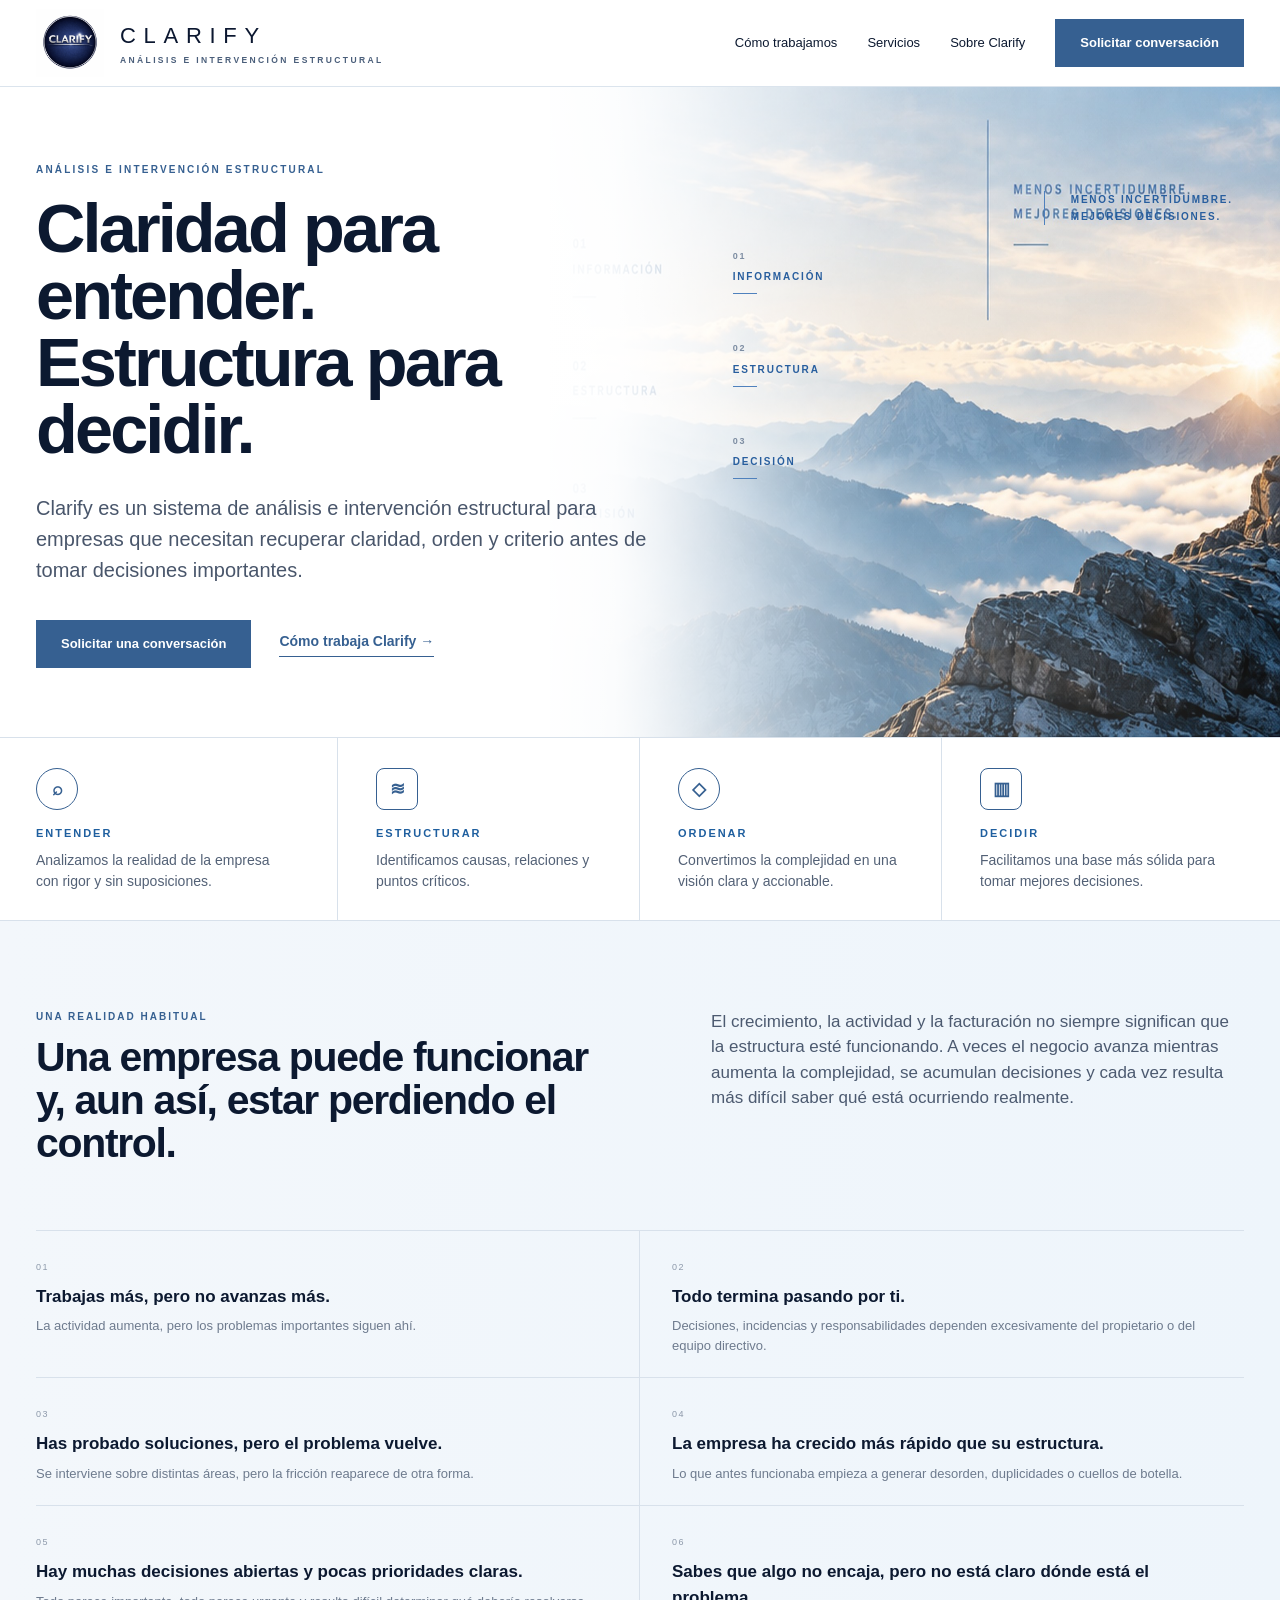
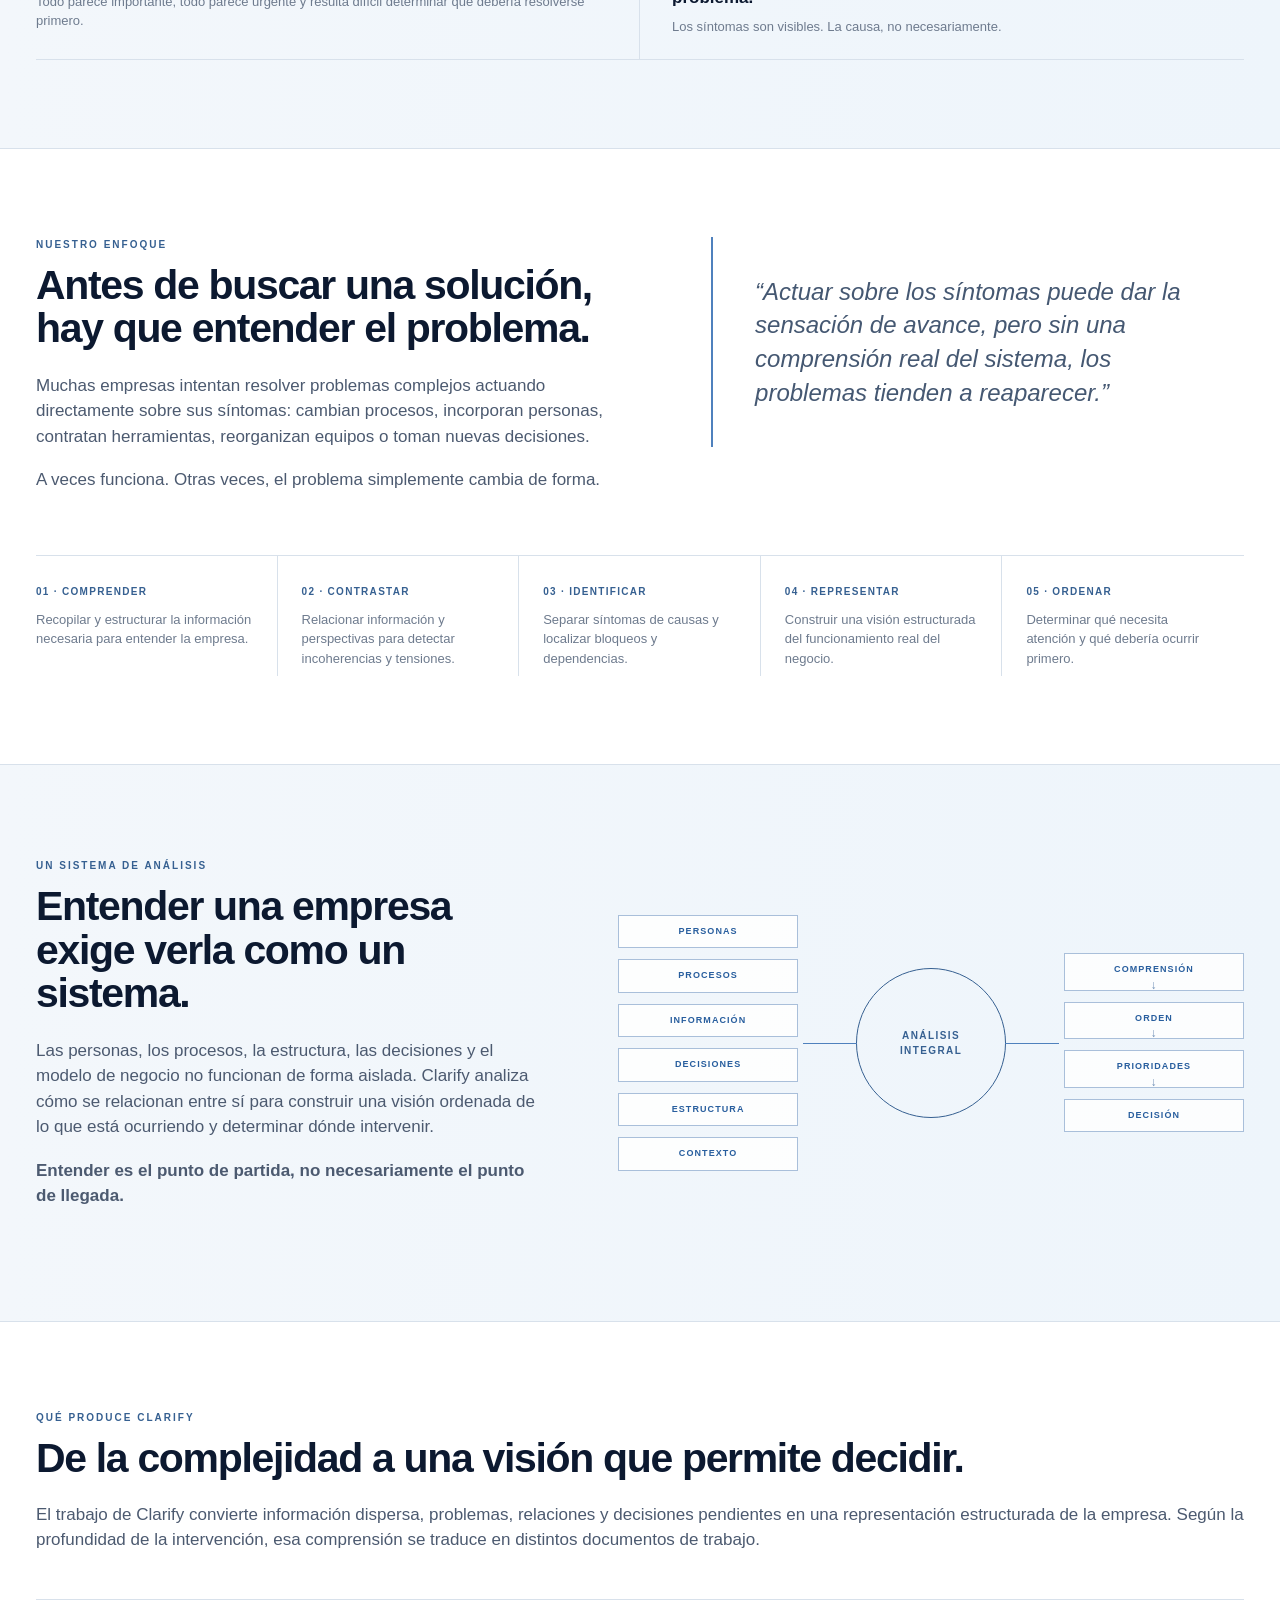
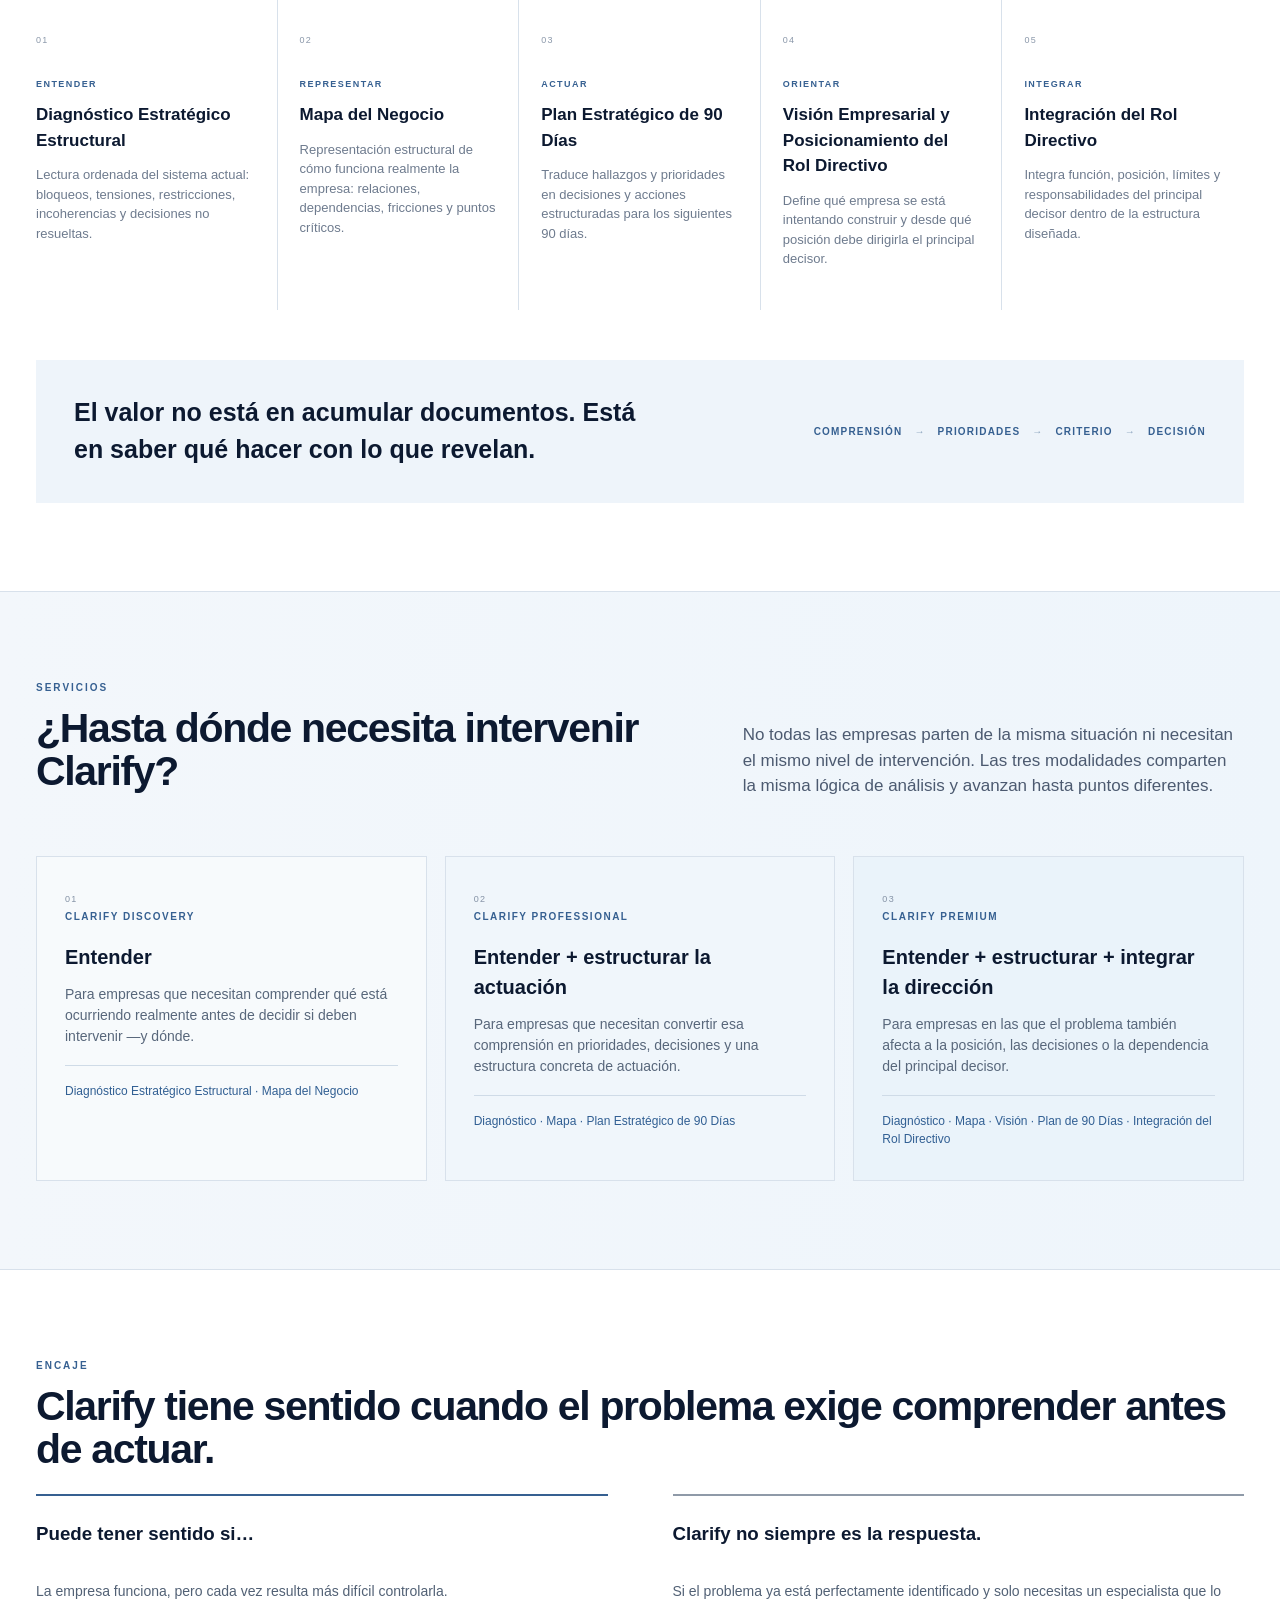
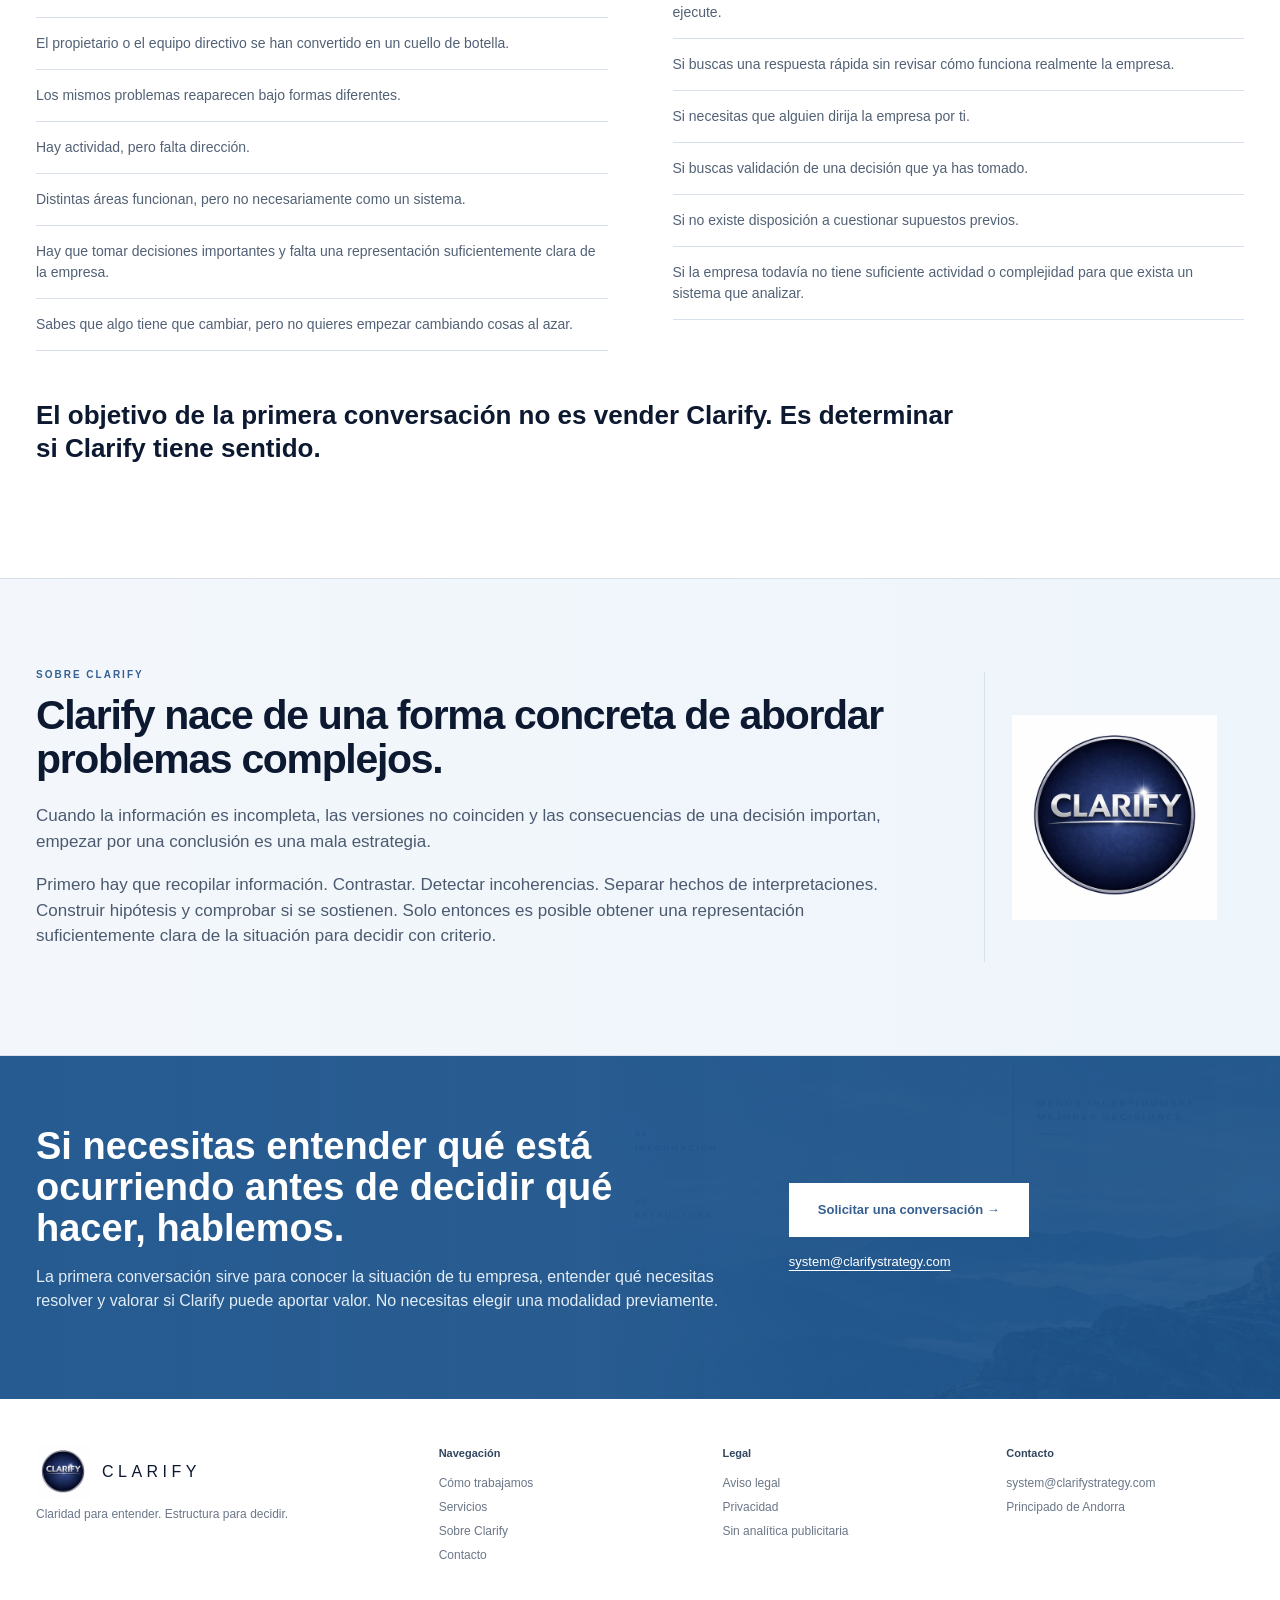
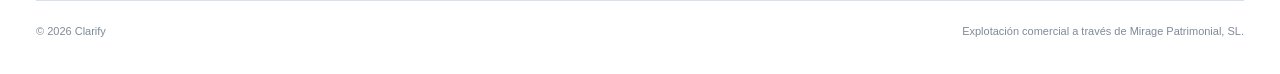
==== index.html @ f01218ba "Add files via upload" ====
<!doctype html>
<html lang="es">
<head>
<meta charset="utf-8">
<meta name="viewport" content="width=device-width,initial-scale=1">
<title>Clarify | Claridad para entender. Estructura para decidir.</title>
<meta name="description" content="Clarify analiza empresas como sistemas para comprender qué está ocurriendo, ordenar prioridades y estructurar decisiones antes de actuar.">
<link rel="canonical" href="https://www.clarifystrategy.com/">
<meta property="og:title" content="Clarify | Claridad para entender. Estructura para decidir.">
<meta property="og:description" content="Análisis e intervención estructural para empresas que necesitan recuperar claridad, orden y criterio antes de tomar decisiones importantes.">
<meta property="og:type" content="website">
<meta property="og:url" content="https://www.clarifystrategy.com/">
<meta name="theme-color" content="#366091">
<link rel="icon" href="assets/favicon.png">
<link rel="stylesheet" href="assets/styles.css">
<script type="application/ld+json">
{"@context":"https://schema.org","@type":"ProfessionalService","name":"Clarify","url":"https://www.clarifystrategy.com/","email":"system@clarifystrategy.com","areaServed":["AD","ES","US"],"description":"Análisis e intervención estructural empresarial orientados a comprender, ordenar y estructurar decisiones."}
</script>
</head>
<body>

<header class="site-header">
  <div class="wrap header-inner">
    <a class="brand" href="#inicio" aria-label="Clarify">
      <img class="brand-logo" src="assets/clarify-logo.png" alt="Clarify">
      <span class="brand-word"><strong>CLARIFY</strong><small>ANÁLISIS E INTERVENCIÓN ESTRUCTURAL</small></span>
    </a>
    <nav class="nav" aria-label="Navegación principal">
      <a href="#como">Cómo trabajamos</a>
      <a href="#servicios">Servicios</a>
      <a href="#sobre">Sobre Clarify</a>
      <a class="cta" href="#contacto">Solicitar conversación</a>
      <span class="mobile-nav-note">CLARIFY</span>
    </nav>
  </div>
</header>

<main id="inicio">
  <section class="hero">
    <div class="wrap hero-inner">
      <div class="hero-copy">
        <p class="eyebrow">ANÁLISIS E INTERVENCIÓN ESTRUCTURAL</p>
        <h1>Claridad para entender.<br>Estructura para decidir.</h1>
        <p class="lead">Clarify es un sistema de análisis e intervención estructural para empresas que necesitan recuperar claridad, orden y criterio antes de tomar decisiones importantes.</p>
        <div class="hero-actions">
          <a class="cta" href="#contacto">Solicitar una conversación</a>
          <a class="text-link" href="#como">Cómo trabaja Clarify →</a>
        </div>
      </div>
      <div class="hero-side">
        <div class="hero-labels">
          <div class="hero-label"><b>01</b>Información</div>
          <div class="hero-label"><b>02</b>Estructura</div>
          <div class="hero-label"><b>03</b>Decisión</div>
        </div>
        <div class="hero-note">Menos incertidumbre.<br>Mejores decisiones.</div>
      </div>
    </div>
  </section>

  <section class="features">
    <div class="wrap feature-grid">
      <article class="feature"><div class="icon">⌕</div><h3>Entender</h3><p>Analizamos la realidad de la empresa con rigor y sin suposiciones.</p></article>
      <article class="feature"><div class="icon">≋</div><h3>Estructurar</h3><p>Identificamos causas, relaciones y puntos críticos.</p></article>
      <article class="feature"><div class="icon">◇</div><h3>Ordenar</h3><p>Convertimos la complejidad en una visión clara y accionable.</p></article>
      <article class="feature"><div class="icon">▥</div><h3>Decidir</h3><p>Facilitamos una base más sólida para tomar mejores decisiones.</p></article>
    </div>
  </section>

  <section class="section soft">
    <div class="wrap">
      <div class="section-grid">
        <div>
          <p class="rule-title">Una realidad habitual</p>
          <h2>Una empresa puede funcionar y, aun así, estar perdiendo el control.</h2>
        </div>
        <div class="section-copy">
          <p>El crecimiento, la actividad y la facturación no siempre significan que la estructura esté funcionando. A veces el negocio avanza mientras aumenta la complejidad, se acumulan decisiones y cada vez resulta más difícil saber qué está ocurriendo realmente.</p>
        </div>
      </div>
      <div class="problem-list">
        <article class="problem"><span>01</span><h3>Trabajas más, pero no avanzas más.</h3><p>La actividad aumenta, pero los problemas importantes siguen ahí.</p></article>
        <article class="problem"><span>02</span><h3>Todo termina pasando por ti.</h3><p>Decisiones, incidencias y responsabilidades dependen excesivamente del propietario o del equipo directivo.</p></article>
        <article class="problem"><span>03</span><h3>Has probado soluciones, pero el problema vuelve.</h3><p>Se interviene sobre distintas áreas, pero la fricción reaparece de otra forma.</p></article>
        <article class="problem"><span>04</span><h3>La empresa ha crecido más rápido que su estructura.</h3><p>Lo que antes funcionaba empieza a generar desorden, duplicidades o cuellos de botella.</p></article>
        <article class="problem"><span>05</span><h3>Hay muchas decisiones abiertas y pocas prioridades claras.</h3><p>Todo parece importante, todo parece urgente y resulta difícil determinar qué debería resolverse primero.</p></article>
        <article class="problem"><span>06</span><h3>Sabes que algo no encaja, pero no está claro dónde está el problema.</h3><p>Los síntomas son visibles. La causa, no necesariamente.</p></article>
      </div>
    </div>
  </section>

  <section class="section" id="como">
    <div class="wrap">
      <div class="section-grid">
        <div>
          <p class="rule-title">Nuestro enfoque</p>
          <h2>Antes de buscar una solución, hay que entender el problema.</h2>
          <div class="section-copy">
            <p>Muchas empresas intentan resolver problemas complejos actuando directamente sobre sus síntomas: cambian procesos, incorporan personas, contratan herramientas, reorganizan equipos o toman nuevas decisiones.</p>
            <p>A veces funciona. Otras veces, el problema simplemente cambia de forma.</p>
          </div>
        </div>
        <div class="quote-panel">“Actuar sobre los síntomas puede dar la sensación de avance, pero sin una comprensión real del sistema, los problemas tienden a reaparecer.”</div>
      </div>
      <div class="principles">
        <div class="principle"><b>01 · COMPRENDER</b><p>Recopilar y estructurar la información necesaria para entender la empresa.</p></div>
        <div class="principle"><b>02 · CONTRASTAR</b><p>Relacionar información y perspectivas para detectar incoherencias y tensiones.</p></div>
        <div class="principle"><b>03 · IDENTIFICAR</b><p>Separar síntomas de causas y localizar bloqueos y dependencias.</p></div>
        <div class="principle"><b>04 · REPRESENTAR</b><p>Construir una visión estructurada del funcionamiento real del negocio.</p></div>
        <div class="principle"><b>05 · ORDENAR</b><p>Determinar qué necesita atención y qué debería ocurrir primero.</p></div>
      </div>
    </div>
  </section>

  <section class="section soft">
    <div class="wrap system-layout">
      <div>
        <p class="rule-title">Un sistema de análisis</p>
        <h2>Entender una empresa exige verla como un sistema.</h2>
        <div class="section-copy">
          <p>Las personas, los procesos, la estructura, las decisiones y el modelo de negocio no funcionan de forma aislada. Clarify analiza cómo se relacionan entre sí para construir una visión ordenada de lo que está ocurriendo y determinar dónde intervenir.</p>
          <p><strong>Entender es el punto de partida, no necesariamente el punto de llegada.</strong></p>
        </div>
      </div>
      <div class="system-diagram" aria-label="Diagrama del sistema Clarify">
        <div class="system-inputs"><span>PERSONAS</span><span>PROCESOS</span><span>INFORMACIÓN</span><span>DECISIONES</span><span>ESTRUCTURA</span><span>CONTEXTO</span></div>
        <div class="system-core">ANÁLISIS<br>INTEGRAL</div>
        <div class="system-outputs"><span>COMPRENSIÓN</span><span>ORDEN</span><span>PRIORIDADES</span><span>DECISIÓN</span></div>
      </div>
    </div>
  </section>

  <section class="section">
    <div class="wrap">
      <p class="rule-title">Qué produce Clarify</p>
      <h2>De la complejidad a una visión que permite decidir.</h2>
      <p class="section-copy">El trabajo de Clarify convierte información dispersa, problemas, relaciones y decisiones pendientes en una representación estructurada de la empresa. Según la profundidad de la intervención, esa comprensión se traduce en distintos documentos de trabajo.</p>
      <div class="deliverables">
        <article class="deliverable"><span class="n">01</span><p class="tag">ENTENDER</p><h3>Diagnóstico Estratégico Estructural</h3><p>Lectura ordenada del sistema actual: bloqueos, tensiones, restricciones, incoherencias y decisiones no resueltas.</p></article>
        <article class="deliverable"><span class="n">02</span><p class="tag">REPRESENTAR</p><h3>Mapa del Negocio</h3><p>Representación estructural de cómo funciona realmente la empresa: relaciones, dependencias, fricciones y puntos críticos.</p></article>
        <article class="deliverable"><span class="n">03</span><p class="tag">ACTUAR</p><h3>Plan Estratégico de 90 Días</h3><p>Traduce hallazgos y prioridades en decisiones y acciones estructuradas para los siguientes 90 días.</p></article>
        <article class="deliverable"><span class="n">04</span><p class="tag">ORIENTAR</p><h3>Visión Empresarial y Posicionamiento del Rol Directivo</h3><p>Define qué empresa se está intentando construir y desde qué posición debe dirigirla el principal decisor.</p></article>
        <article class="deliverable"><span class="n">05</span><p class="tag">INTEGRAR</p><h3>Integración del Rol Directivo</h3><p>Integra función, posición, límites y responsabilidades del principal decisor dentro de la estructura diseñada.</p></article>
      </div>
      <div class="value-bar"><h3>El valor no está en acumular documentos. Está en saber qué hacer con lo que revelan.</h3><div class="value-flow"><span>COMPRENSIÓN</span><i>→</i><span>PRIORIDADES</span><i>→</i><span>CRITERIO</span><i>→</i><span>DECISIÓN</span></div></div>
    </div>
  </section>

  <section class="section soft" id="servicios">
    <div class="wrap">
      <div class="services-head">
        <div><p class="rule-title">Servicios</p><h2>¿Hasta dónde necesita intervenir Clarify?</h2></div>
        <p class="section-copy">No todas las empresas parten de la misma situación ni necesitan el mismo nivel de intervención. Las tres modalidades comparten la misma lógica de análisis y avanzan hasta puntos diferentes.</p>
      </div>
      <div class="service-grid">
        <article class="service-card"><span class="service-number">01</span><p class="mode">Clarify Discovery</p><h3>Entender</h3><p>Para empresas que necesitan comprender qué está ocurriendo realmente antes de decidir si deben intervenir —y dónde.</p><div class="docs">Diagnóstico Estratégico Estructural · Mapa del Negocio</div></article>
        <article class="service-card"><span class="service-number">02</span><p class="mode">Clarify Professional</p><h3>Entender + estructurar la actuación</h3><p>Para empresas que necesitan convertir esa comprensión en prioridades, decisiones y una estructura concreta de actuación.</p><div class="docs">Diagnóstico · Mapa · Plan Estratégico de 90 Días</div></article>
        <article class="service-card"><span class="service-number">03</span><p class="mode">Clarify Premium</p><h3>Entender + estructurar + integrar la dirección</h3><p>Para empresas en las que el problema también afecta a la posición, las decisiones o la dependencia del principal decisor.</p><div class="docs">Diagnóstico · Mapa · Visión · Plan de 90 Días · Integración del Rol Directivo</div></article>
      </div>
    </div>
  </section>

  <section class="section">
    <div class="wrap">
      <p class="rule-title">Encaje</p>
      <h2>Clarify tiene sentido cuando el problema exige comprender antes de actuar.</h2>
      <div class="fit-grid">
        <div class="fit-col"><h3>Puede tener sentido si…</h3><ul class="clean-list"><li>La empresa funciona, pero cada vez resulta más difícil controlarla.</li><li>El propietario o el equipo directivo se han convertido en un cuello de botella.</li><li>Los mismos problemas reaparecen bajo formas diferentes.</li><li>Hay actividad, pero falta dirección.</li><li>Distintas áreas funcionan, pero no necesariamente como un sistema.</li><li>Hay que tomar decisiones importantes y falta una representación suficientemente clara de la empresa.</li><li>Sabes que algo tiene que cambiar, pero no quieres empezar cambiando cosas al azar.</li></ul></div>
        <div class="fit-col no"><h3>Clarify no siempre es la respuesta.</h3><ul class="clean-list"><li>Si el problema ya está perfectamente identificado y solo necesitas un especialista que lo ejecute.</li><li>Si buscas una respuesta rápida sin revisar cómo funciona realmente la empresa.</li><li>Si necesitas que alguien dirija la empresa por ti.</li><li>Si buscas validación de una decisión que ya has tomado.</li><li>Si no existe disposición a cuestionar supuestos previos.</li><li>Si la empresa todavía no tiene suficiente actividad o complejidad para que exista un sistema que analizar.</li></ul></div>
      </div>
      <p class="fit-close">El objetivo de la primera conversación no es vender Clarify. Es determinar si Clarify tiene sentido.</p>
    </div>
  </section>

  <section class="section soft" id="sobre">
    <div class="wrap about-grid">
      <div>
        <p class="rule-title">Sobre Clarify</p>
        <h2>Clarify nace de una forma concreta de abordar problemas complejos.</h2>
        <div class="section-copy">
          <p>Cuando la información es incompleta, las versiones no coinciden y las consecuencias de una decisión importan, empezar por una conclusión es una mala estrategia.</p>
          <p>Primero hay que recopilar información. Contrastar. Detectar incoherencias. Separar hechos de interpretaciones. Construir hipótesis y comprobar si se sostienen. Solo entonces es posible obtener una representación suficientemente clara de la situación para decidir con criterio.</p>
        </div>
      </div>
      <div class="about-logo-wrap"><img class="about-logo" src="assets/clarify-logo.png" alt="Clarify"></div>
    </div>
  </section>

  <section class="contact" id="contacto">
    <div class="wrap contact-grid">
      <div>
        <h2>Si necesitas entender qué está ocurriendo antes de decidir qué hacer, hablemos.</h2>
        <p>La primera conversación sirve para conocer la situación de tu empresa, entender qué necesitas resolver y valorar si Clarify puede aportar valor. No necesitas elegir una modalidad previamente.</p>
      </div>
      <div>
        <a class="cta" href="mailto:system@clarifystrategy.com?subject=Solicitud%20de%20conversaci%C3%B3n%20%C2%B7%20Clarify">Solicitar una conversación →</a>
        <a class="contact-email" href="mailto:system@clarifystrategy.com">system@clarifystrategy.com</a>
      </div>
    </div>
  </section>
</main>

<footer>
  <div class="wrap footer-grid">
    <div><div class="footer-brand"><img src="assets/clarify-logo.png" alt="Clarify"><b>CLARIFY</b></div><span>Claridad para entender. Estructura para decidir.</span></div>
    <div><h4>Navegación</h4><a href="#como">Cómo trabajamos</a><a href="#servicios">Servicios</a><a href="#sobre">Sobre Clarify</a><a href="#contacto">Contacto</a></div>
    <div><h4>Legal</h4><a href="aviso-legal.html">Aviso legal</a><a href="privacidad.html">Privacidad</a><span>Sin analítica publicitaria</span></div>
    <div><h4>Contacto</h4><a href="mailto:system@clarifystrategy.com">system@clarifystrategy.com</a><span>Principado de Andorra</span></div>
  </div>
  <div class="wrap footer-bottom"><span>© 2026 Clarify</span><span>Explotación comercial a través de Mirage Patrimonial, SL.</span></div>
</footer>

</body>
</html>
---- assets/styles.css ----
:root{
  --blue:#366091;
  --blue2:#4F81BD;
  --pale:#D9E2F3;
  --ink:#0c1930;
  --text:#4c5a70;
  --muted:#6e7b8e;
  --line:#d8e1eb;
  --soft:#f3f7fb;
  --white:#fff;
  --max:1360px;
  --shadow:0 18px 50px rgba(13,37,67,.08);
}
*{box-sizing:border-box}
html{scroll-behavior:smooth}
body{
  margin:0;
  font-family:Arial,Helvetica,sans-serif;
  color:var(--ink);
  background:#fff;
  line-height:1.5;
}
a{color:inherit;text-decoration:none}
img{max-width:100%;display:block}
button,input,textarea{font:inherit}
.wrap{width:min(var(--max),calc(100% - 72px));margin:auto}

/* Header */
.site-header{
  position:sticky;top:0;z-index:50;
  background:rgba(255,255,255,.97);
  border-bottom:1px solid rgba(216,225,235,.9);
  backdrop-filter:blur(10px);
}
.header-inner{
  min-height:86px;
  display:flex;align-items:center;justify-content:space-between;gap:36px;
}
.brand{display:flex;align-items:center;gap:16px;min-width:300px}
.brand-logo{width:68px;height:68px;object-fit:contain;flex:0 0 auto}
.brand-word{display:flex;flex-direction:column;gap:2px}
.brand-word strong{
  font-size:22px;letter-spacing:.35em;font-weight:500;color:#0b1730
}
.brand-word small{
  font-size:8.5px;letter-spacing:.28em;color:#4a5e7a;font-weight:700
}
.nav{display:flex;align-items:center;gap:30px;font-size:13px}
.nav a:not(.cta):hover{color:var(--blue)}
.cta{
  display:inline-flex;align-items:center;justify-content:center;
  min-height:48px;padding:0 24px;background:var(--blue);color:#fff!important;
  border:1px solid var(--blue);font-size:13px;font-weight:700;
  transition:.2s ease;
}
.cta:hover{background:#294c78;border-color:#294c78}
.mobile-nav-note{display:none}

/* Hero */
.hero{
  position:relative;
  min-height:650px;
  border-bottom:1px solid var(--line);
  overflow:hidden;
  background:
    linear-gradient(90deg,#fff 0%,#fff 40%,rgba(255,255,255,.94) 48%,rgba(255,255,255,.24) 70%,rgba(255,255,255,.05) 100%),
    url("mountains-hero.jpg") center right/57% 100% no-repeat;
}
.hero-inner{
  min-height:650px;
  display:grid;grid-template-columns:54% 46%;
  align-items:center;
}
.hero-copy{padding:72px 0 66px;position:relative;z-index:2}
.eyebrow{
  margin:0 0 18px;
  color:var(--blue);
  font-size:10px;
  font-weight:700;
  letter-spacing:.22em;
  text-transform:uppercase;
}
h1,h2,h3,p{margin-top:0}
h1{
  font-size:clamp(54px,5.35vw,82px);
  line-height:.98;
  letter-spacing:-.042em;
  margin-bottom:30px;
  max-width:760px;
}
.hero-copy .lead{
  max-width:675px;
  color:#49566b;
  font-size:20px;
  line-height:1.55;
  margin-bottom:34px;
}
.hero-actions{display:flex;align-items:center;gap:28px;flex-wrap:wrap}
.text-link{font-size:14px;font-weight:700;color:var(--blue);padding-bottom:4px;border-bottom:1px solid var(--blue)}
.hero-side{
  align-self:stretch;
  position:relative;
  pointer-events:none;
}
.hero-labels{
  position:absolute;
  left:8%;top:25%;
  display:flex;flex-direction:column;gap:48px;
}
.hero-label{
  font-size:10px;letter-spacing:.18em;color:#285e9e;font-weight:700;
  text-transform:uppercase;
}
.hero-label b{display:block;font-size:9px;color:#7d8da2;margin-bottom:6px}
.hero-label:after{content:"";display:block;width:24px;height:1px;background:var(--blue2);margin-top:9px}
.hero-note{
  position:absolute;right:2%;top:16%;
  padding-left:26px;border-left:1px solid var(--blue2);
  font-size:10px;letter-spacing:.18em;color:#285e9e;font-weight:700;line-height:1.7;
  text-transform:uppercase;
}

/* Feature strip */
.features{border-bottom:1px solid var(--line);background:#fff}
.feature-grid{display:grid;grid-template-columns:repeat(4,1fr)}
.feature{
  min-height:170px;
  padding:30px 38px 28px;
  border-right:1px solid var(--line);
}
.feature:first-child{padding-left:0}.feature:last-child{border-right:0;padding-right:0}
.icon{
  width:42px;height:42px;border:1.5px solid var(--blue);border-radius:50%;
  display:flex;align-items:center;justify-content:center;color:var(--blue);
  margin-bottom:15px;font-weight:700;font-size:18px;
}
.feature:nth-child(2) .icon,.feature:nth-child(4) .icon{border-radius:8px}
.feature h3{
  color:#1f5f9f;font-size:11px;letter-spacing:.18em;text-transform:uppercase;margin-bottom:8px
}
.feature p{font-size:14px;color:#536176;max-width:240px;margin-bottom:0}

/* Sections */
.section{padding:88px 0;border-bottom:1px solid var(--line)}
.section.soft{background:linear-gradient(90deg,#f3f7fb 0%,#eef5fb 100%)}
.section-grid{display:grid;grid-template-columns:1.05fr .95fr;gap:86px;align-items:start}
.section h2{
  font-size:clamp(34px,3.2vw,52px);
  line-height:1.06;letter-spacing:-.032em;margin-bottom:22px;
}
.section-copy{font-size:17px;color:var(--text)}
.section-copy p{margin-bottom:18px}
.rule-title{
  font-size:10px;color:var(--blue);font-weight:700;letter-spacing:.2em;text-transform:uppercase;margin-bottom:12px
}
.problem-list{display:grid;grid-template-columns:1fr 1fr;margin-top:42px;border-top:1px solid var(--line)}
.problem{
  padding:22px 24px 22px 0;border-bottom:1px solid var(--line)
}
.problem:nth-child(odd){border-right:1px solid var(--line);padding-right:32px}
.problem:nth-child(even){padding-left:32px}
.problem span{font-size:9px;letter-spacing:.16em;color:#8d99aa}
.problem h3{font-size:17px;margin:7px 0}
.problem p{font-size:13px;color:var(--muted);margin:0}

.quote-panel{
  background:rgba(255,255,255,.72);
  padding:38px 42px;border-left:2px solid var(--blue2);
  font-size:24px;line-height:1.4;color:#455872;font-style:italic;
}
.principles{
  display:grid;grid-template-columns:repeat(5,1fr);gap:0;margin-top:44px;border-top:1px solid var(--line)
}
.principle{padding:22px 24px 0 0;border-right:1px solid var(--line);min-height:120px}
.principle:last-child{border-right:0;padding-left:24px}
.principle:not(:first-child){padding-left:24px}
.principle b{font-size:10px;color:var(--blue);letter-spacing:.13em}
.principle p{font-size:13px;color:var(--muted);margin:8px 0 0}

/* System diagram */
.system-layout{display:grid;grid-template-columns:.9fr 1.1fr;gap:70px;align-items:center}
.system-diagram{
  display:grid;grid-template-columns:180px 1fr 180px;align-items:center;gap:28px;
  min-height:380px
}
.system-inputs,.system-outputs{display:flex;flex-direction:column;gap:11px}
.system-inputs span,.system-outputs span{
  border:1px solid #a9bfda;background:rgba(255,255,255,.85);
  padding:9px 10px;text-align:center;font-size:9px;letter-spacing:.12em;color:#285e9e;font-weight:700
}
.system-core{
  width:150px;height:150px;border:1.5px solid var(--blue);border-radius:50%;
  display:flex;align-items:center;justify-content:center;text-align:center;
  color:var(--blue);font-size:10px;letter-spacing:.14em;font-weight:700;margin:auto;position:relative
}
.system-core:before,.system-core:after{content:"";position:absolute;top:50%;width:54px;height:1px;background:var(--blue2)}
.system-core:before{right:100%}.system-core:after{left:100%}
.system-outputs span:not(:last-child):after{
  content:"↓";display:block;margin:-1px 0 -13px;color:#6e8eb5;font-size:12px
}

/* Deliverables */
.deliverables{
  display:grid;grid-template-columns:repeat(5,1fr);
  border-top:1px solid var(--line);margin-top:46px
}
.deliverable{padding:26px 22px 28px 0;border-right:1px solid var(--line);min-height:260px}
.deliverable:not(:first-child){padding-left:22px}
.deliverable:last-child{border-right:0}
.deliverable .n{font-size:9px;color:#8b98aa;letter-spacing:.14em}
.deliverable .tag{font-size:9px;color:var(--blue);letter-spacing:.16em;font-weight:700;margin:28px 0 11px}
.deliverable h3{font-size:17px;margin-bottom:12px}
.deliverable p{font-size:13px;color:var(--muted)}
.value-bar{
  margin-top:50px;padding:34px 38px;background:#eef4fa;
  display:grid;grid-template-columns:1.1fr .9fr;gap:50px;align-items:center
}
.value-bar h3{font-size:25px;margin:0}
.value-flow{display:flex;gap:12px;align-items:center;justify-content:flex-end;flex-wrap:wrap;color:var(--blue);font-size:10px;letter-spacing:.12em;font-weight:700}
.value-flow i{font-style:normal;color:#8ba3bd}

/* Services */
.services-head{display:grid;grid-template-columns:1fr .8fr;gap:80px;align-items:end;margin-bottom:40px}
.service-grid{display:grid;grid-template-columns:repeat(3,1fr);gap:18px}
.service-card{
  background:#f7fafc;border:1px solid var(--line);padding:28px 28px 30px;min-height:325px;position:relative
}
.service-card:nth-child(2){background:#f0f6fb}.service-card:nth-child(3){background:#eaf3fa}
.service-card .service-number{font-size:9px;color:#8492a5;letter-spacing:.15em}
.service-card h3{font-size:20px;margin:18px 0 12px}
.service-card .mode{font-size:10px;color:var(--blue);letter-spacing:.15em;font-weight:700;text-transform:uppercase}
.service-card p{font-size:14px;color:#58677b}
.service-card .docs{font-size:12px;color:#315f93;border-top:1px solid #cfdbe7;padding-top:16px;margin-top:18px}

/* Fit */
.fit-grid{display:grid;grid-template-columns:1fr 1fr;gap:65px}
.fit-col{border-top:2px solid var(--blue);padding-top:24px}
.fit-col.no{border-color:#8f9aa8}
.clean-list{list-style:none;margin:0;padding:0}
.clean-list li{padding:15px 0;border-bottom:1px solid var(--line);color:#526175;font-size:14px}
.fit-close{margin-top:48px;font-size:26px;font-weight:700;line-height:1.25;max-width:920px}

/* About */
.about-grid{display:grid;grid-template-columns:1fr 260px;gap:85px;align-items:center}
.about-logo-wrap{border-left:1px solid var(--line);min-height:290px;display:flex;align-items:center;justify-content:center}
.about-logo{width:205px;height:205px;object-fit:contain}

/* Contact */
.contact{
  background:
    linear-gradient(90deg,rgba(34,88,143,.98),rgba(29,83,138,.94)),
    url("mountains-hero.jpg") right center/52% auto no-repeat;
  color:#fff;padding:70px 0
}
.contact-grid{display:grid;grid-template-columns:1.2fr .8fr;gap:70px;align-items:center}
.contact h2{font-size:38px;line-height:1.08;margin-bottom:16px}
.contact p{color:#e2edf7;font-size:16px;max-width:720px}
.contact .cta{background:#fff;color:var(--blue)!important;border-color:#fff;min-height:54px;padding:0 28px}
.contact .cta:hover{background:#edf4fa}
.contact-email{display:block;color:#fff;margin-top:15px;font-size:13px;text-decoration:underline;text-underline-offset:4px}

/* Footer */
footer{padding:46px 0 34px}
.footer-grid{display:grid;grid-template-columns:1.5fr 1fr 1fr 1fr;gap:46px}
.footer-brand{display:flex;align-items:center;gap:12px}
.footer-brand img{width:54px;height:54px;object-fit:contain}
.footer-brand b{letter-spacing:.28em;font-size:16px;font-weight:500}
.footer-grid h4{font-size:11px;margin:0 0 13px;color:#33465f}
.footer-grid a,.footer-grid span{display:block;font-size:12px;color:#6b7788;margin:6px 0}
.footer-bottom{margin-top:30px;padding-top:22px;border-top:1px solid var(--line);font-size:11px;color:#7f8a98;display:flex;justify-content:space-between;gap:20px;flex-wrap:wrap}

/* Legal pages */
.legal-wrap{width:min(900px,calc(100% - 40px));margin:60px auto 100px}
.legal-wrap .brand-logo{margin-bottom:35px}
.legal-wrap h1{font-size:48px;letter-spacing:-.03em}
.legal-wrap h2{font-size:24px;margin-top:38px}
.legal-wrap p,.legal-wrap li{color:#4f5e72}
.back{display:inline-block;color:var(--blue);font-weight:700;margin-bottom:30px}

/* Responsive */
@media(max-width:1050px){
  .wrap{width:calc(100% - 40px)}
  .brand-word{display:none}.brand{min-width:auto}
  .nav{gap:18px}.nav a:not(.cta){display:none}
  .hero{background-size:62% 100%}
  .hero-inner{grid-template-columns:62% 38%}
  .features .wrap{width:calc(100% - 40px)}
  .feature-grid{grid-template-columns:1fr 1fr}
  .feature:nth-child(2){border-right:0}.feature:nth-child(-n+2){border-bottom:1px solid var(--line)}
  .section-grid,.system-layout,.services-head,.contact-grid{grid-template-columns:1fr;gap:35px}
  .deliverables{grid-template-columns:1fr 1fr}
  .deliverable{border-bottom:1px solid var(--line)}
  .deliverable:nth-child(even){border-right:0}
  .service-grid{grid-template-columns:1fr}
  .about-grid{grid-template-columns:1fr}.about-logo-wrap{border-left:0;border-top:1px solid var(--line);padding-top:40px}
  .footer-grid{grid-template-columns:1fr 1fr}
}
@media(max-width:720px){
  .wrap{width:calc(100% - 32px)}
  .header-inner{min-height:70px}.brand-logo{width:52px;height:52px}.nav .cta{display:none}
  .mobile-nav-note{display:block;font-size:11px;color:var(--blue);font-weight:700}
  .hero{
    min-height:auto;
    background:
      linear-gradient(180deg,#fff 0%,rgba(255,255,255,.98) 47%,rgba(255,255,255,.55) 70%,rgba(255,255,255,.15) 100%),
      url("mountains-hero.jpg") center bottom/cover no-repeat;
  }
  .hero-inner{grid-template-columns:1fr;min-height:780px;align-items:start}
  .hero-copy{padding-top:62px}
  h1{font-size:48px}
  .hero-copy .lead{font-size:17px}
  .hero-side{display:none}
  .feature-grid{grid-template-columns:1fr}
  .feature,.feature:first-child,.feature:last-child{padding:26px 0;border-right:0;border-bottom:1px solid var(--line);min-height:auto}
  .section{padding:70px 0}
  .section h2{font-size:36px}
  .problem-list{grid-template-columns:1fr}
  .problem:nth-child(odd),.problem:nth-child(even){border-right:0;padding:20px 0}
  .principles{grid-template-columns:1fr}
  .principle,.principle:not(:first-child),.principle:last-child{border-right:0;border-bottom:1px solid var(--line);padding:18px 0;min-height:auto}
  .system-diagram{grid-template-columns:1fr;gap:20px;min-height:auto}
  .system-core:before,.system-core:after{display:none}
  .deliverables{grid-template-columns:1fr}
  .deliverable,.deliverable:not(:first-child){border-right:0;padding:22px 0;min-height:auto}
  .value-bar{grid-template-columns:1fr;padding:28px 24px}
  .value-flow{justify-content:flex-start}
  .fit-grid{grid-template-columns:1fr}
  .about-logo{width:170px;height:170px}
  .contact h2{font-size:32px}
  .footer-grid{grid-template-columns:1fr}
}
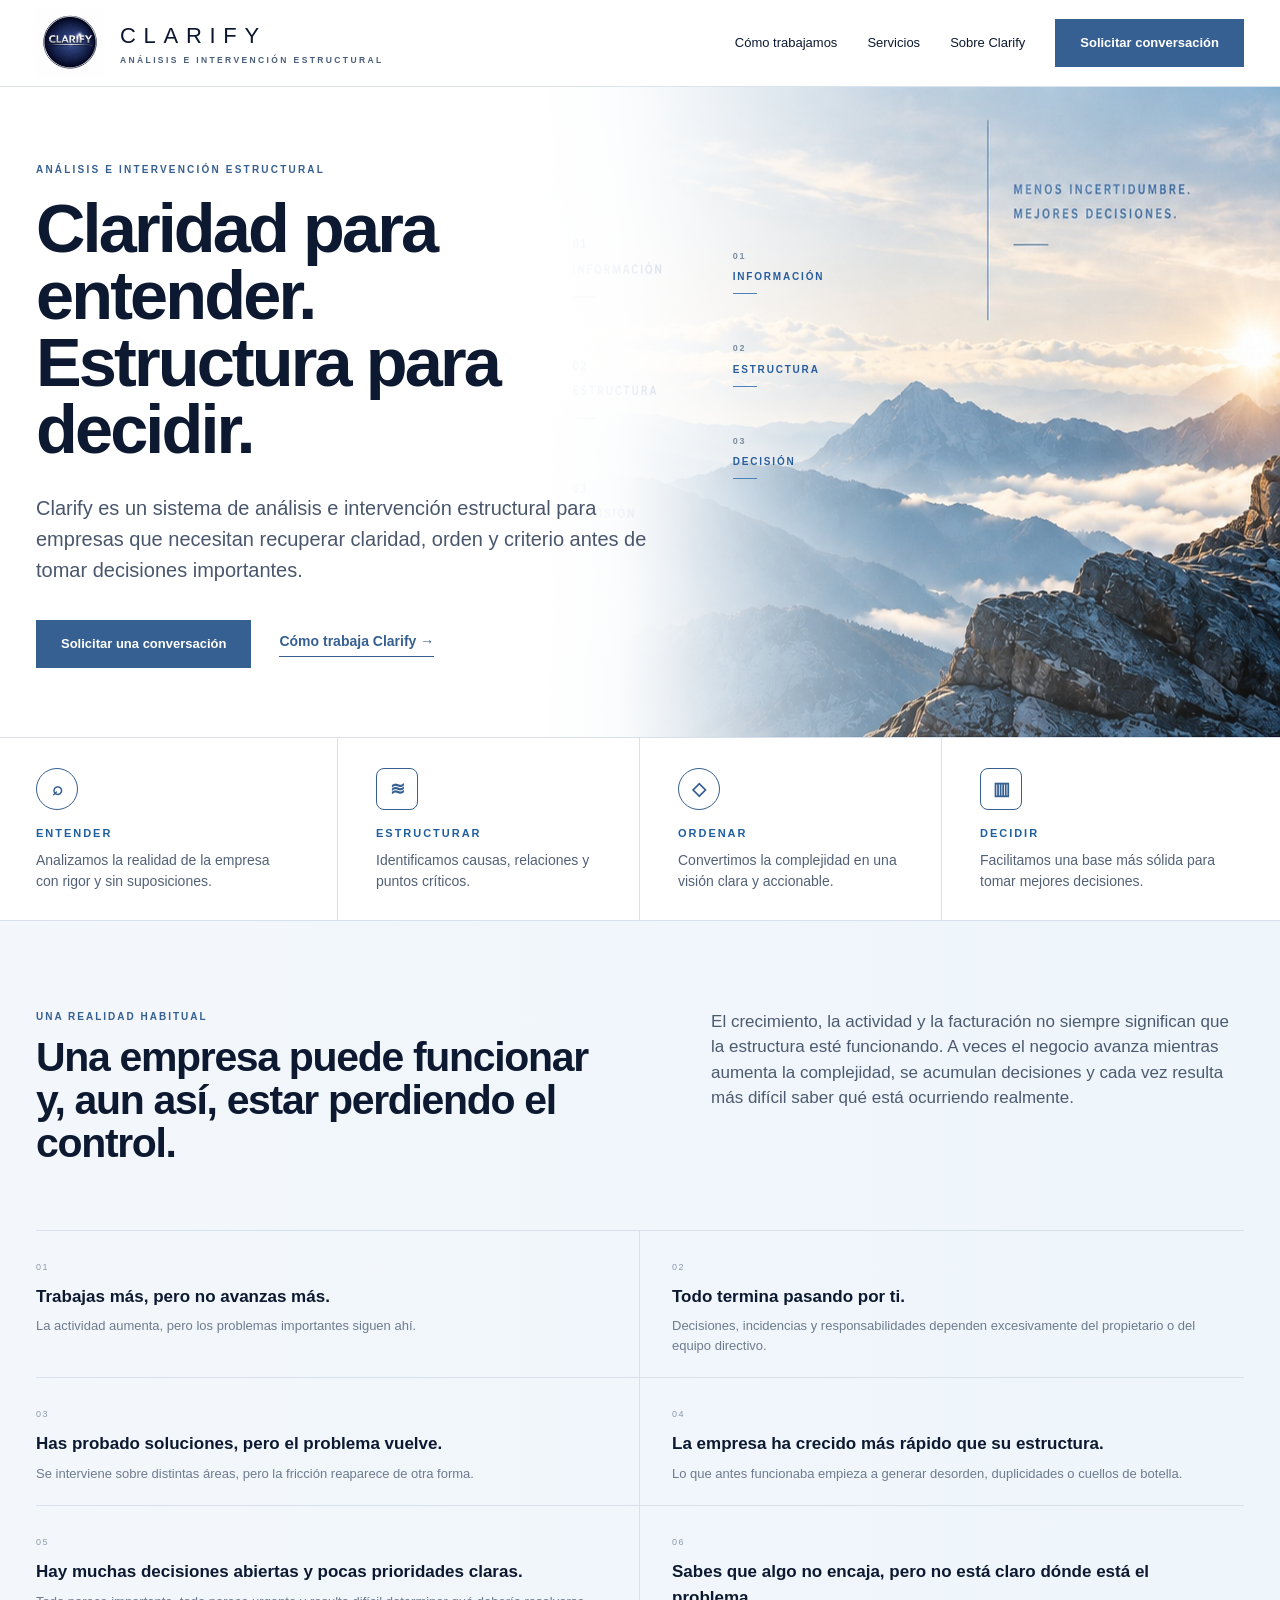
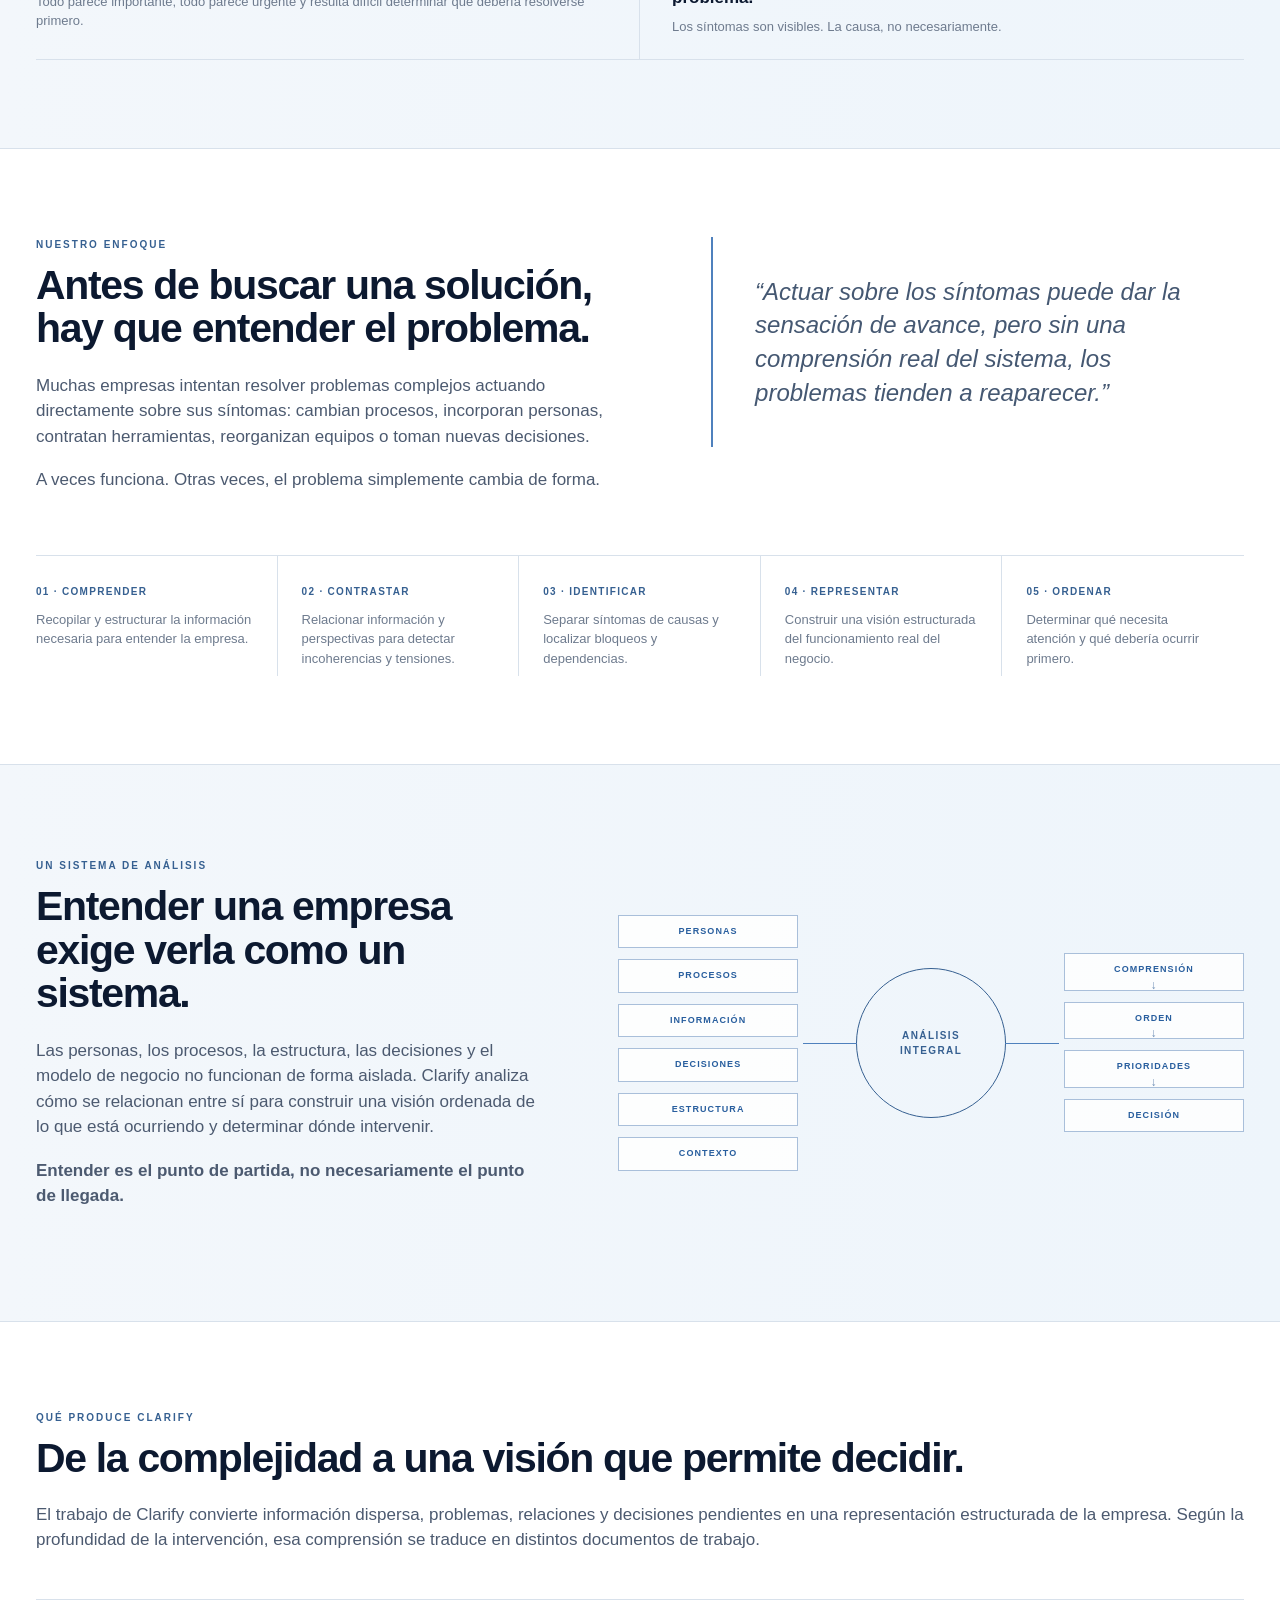
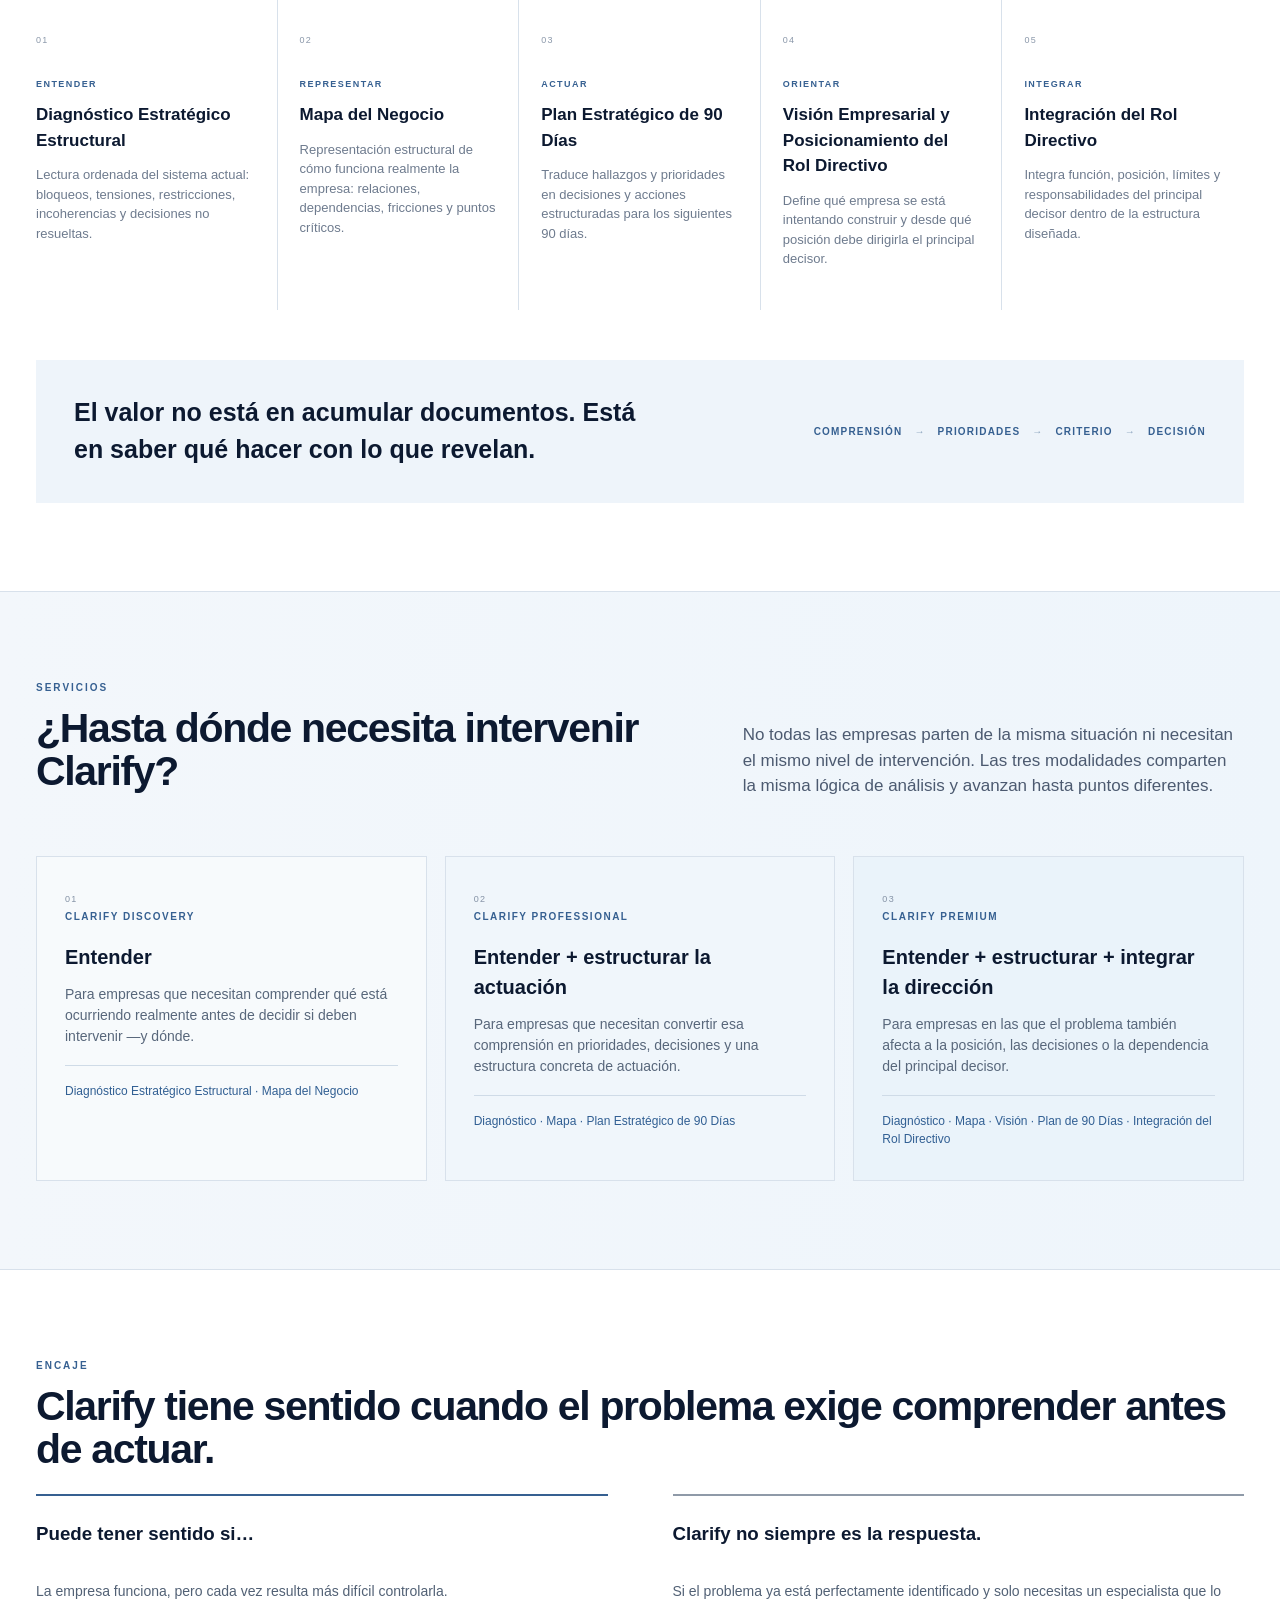
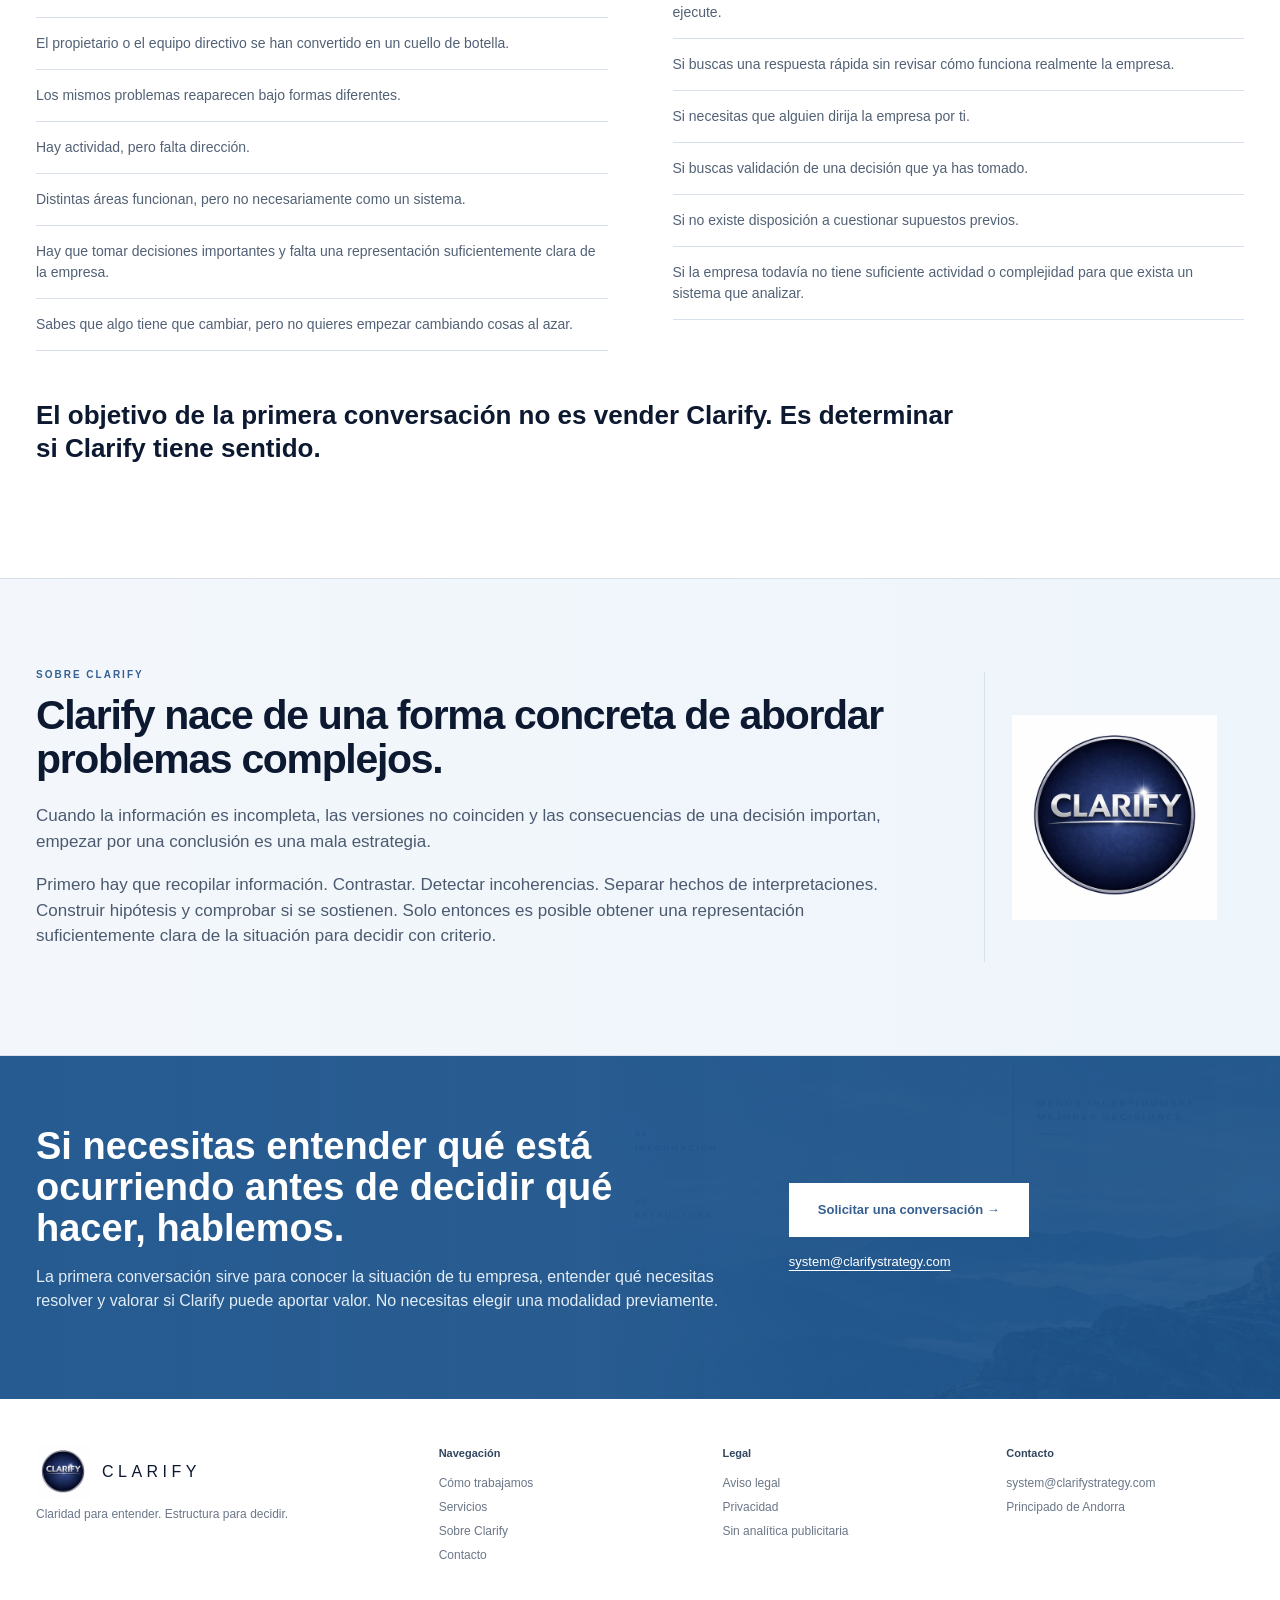
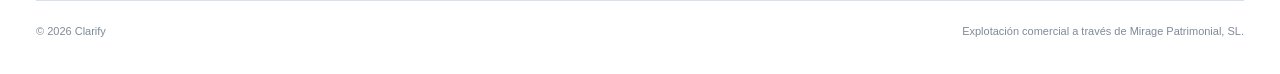
==== commit 8518e2fe: "Update index.html" ====
--- a/index.html
+++ b/index.html
@@ -53,7 +53,6 @@
           <div class="hero-label"><b>02</b>Estructura</div>
           <div class="hero-label"><b>03</b>Decisión</div>
         </div>
-        <div class="hero-note">Menos incertidumbre.<br>Mejores decisiones.</div>
       </div>
     </div>
   </section>
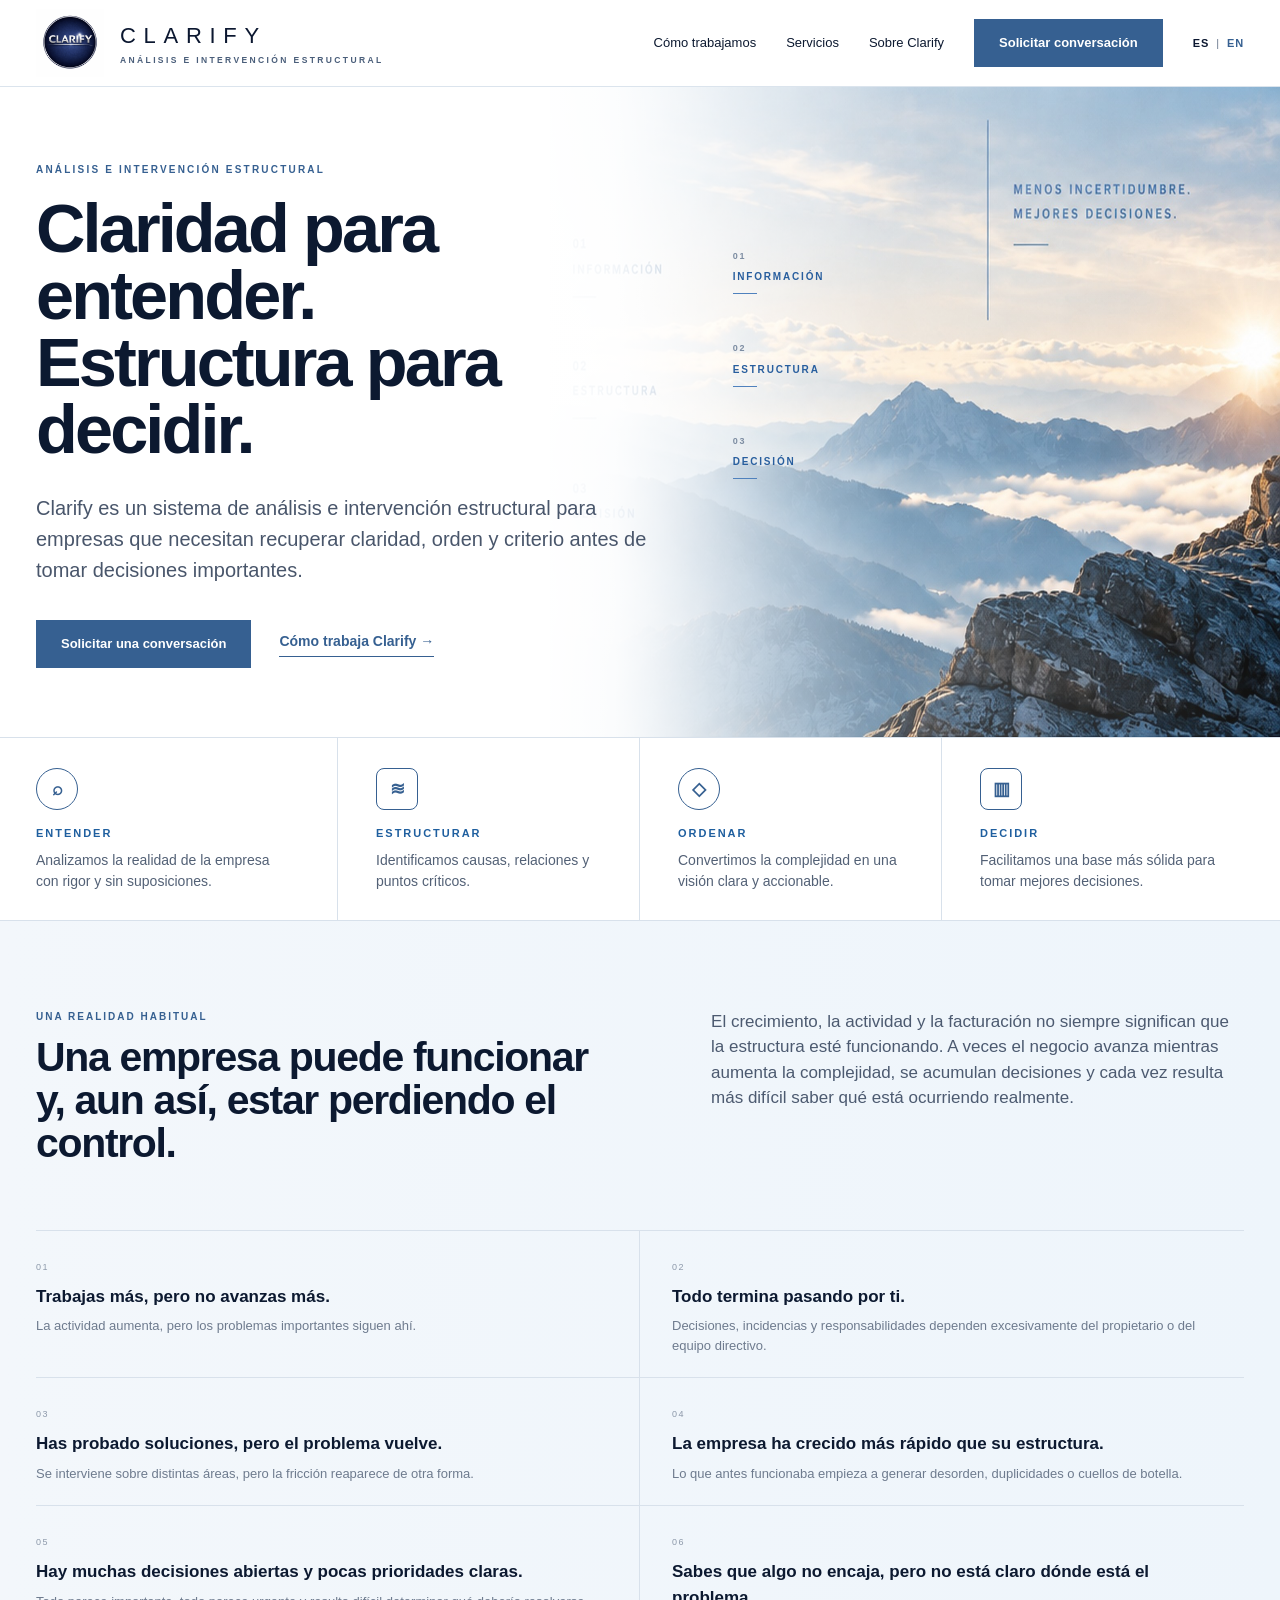
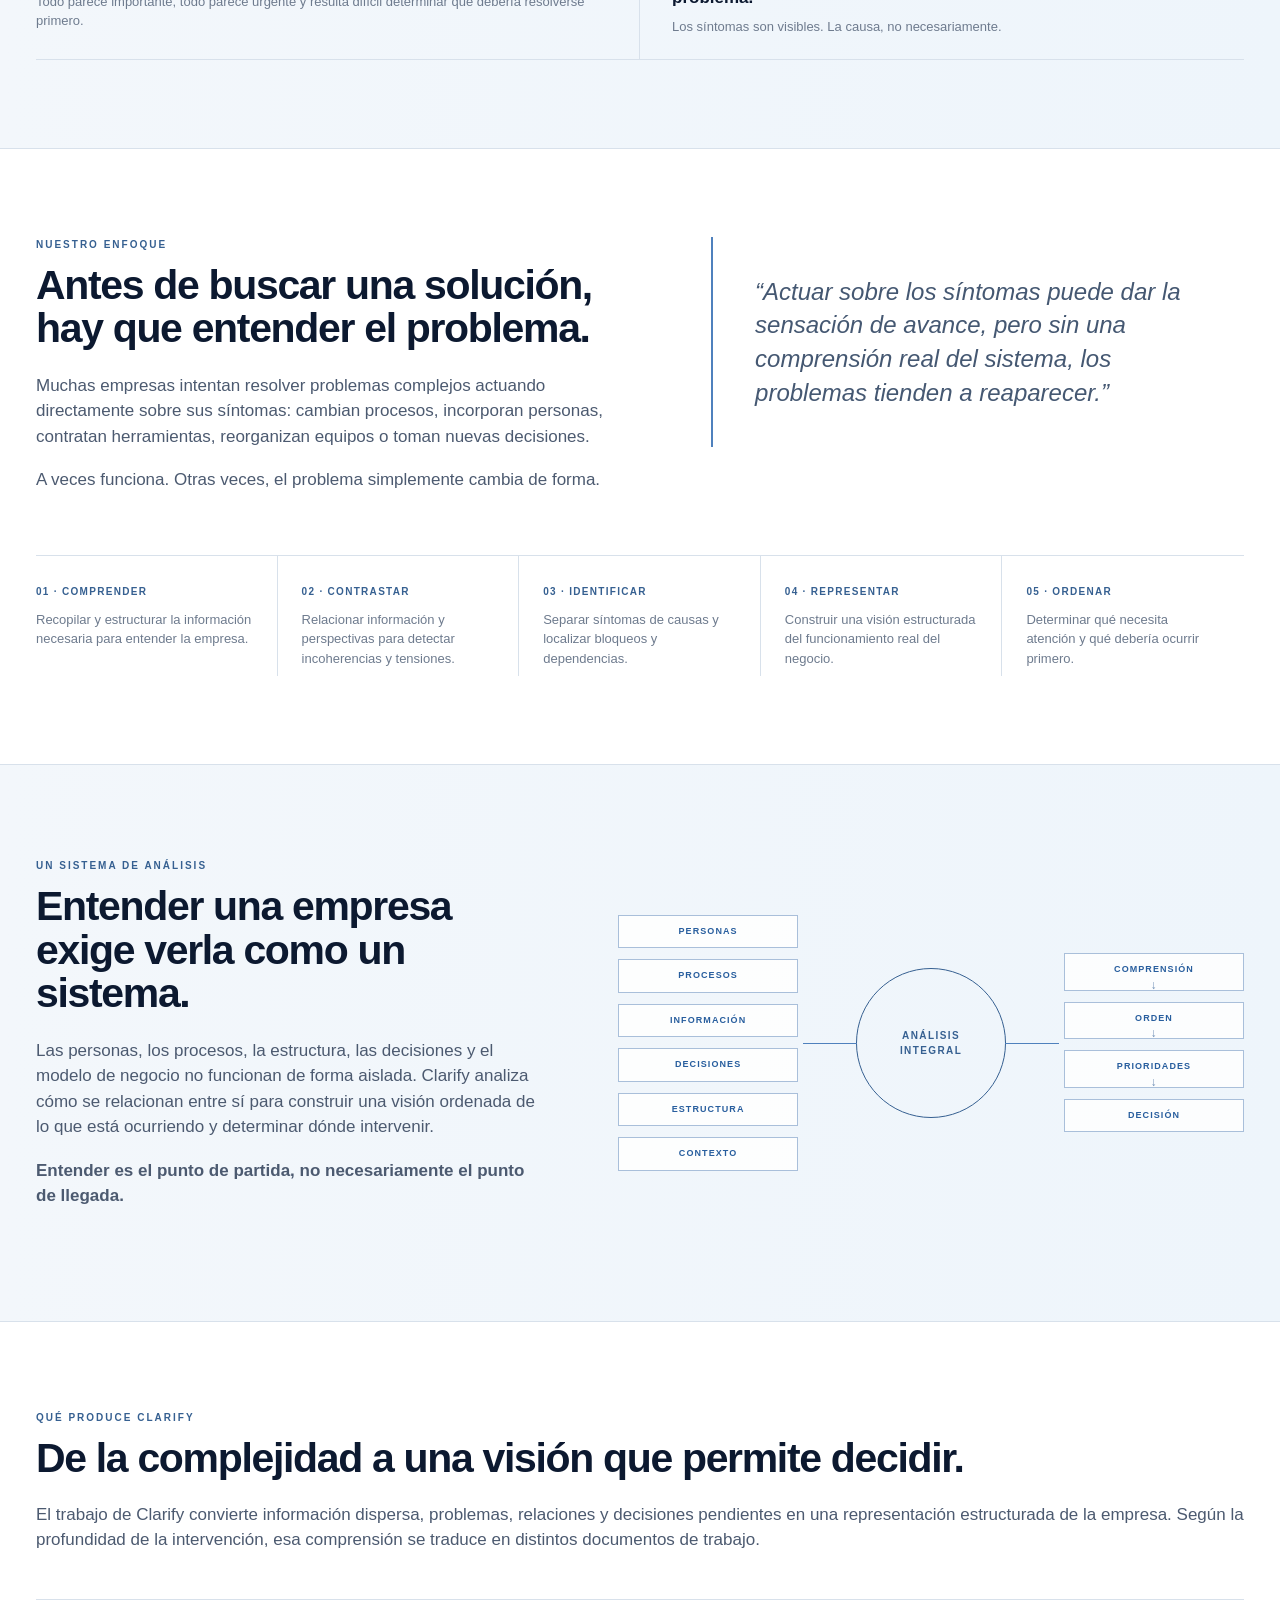
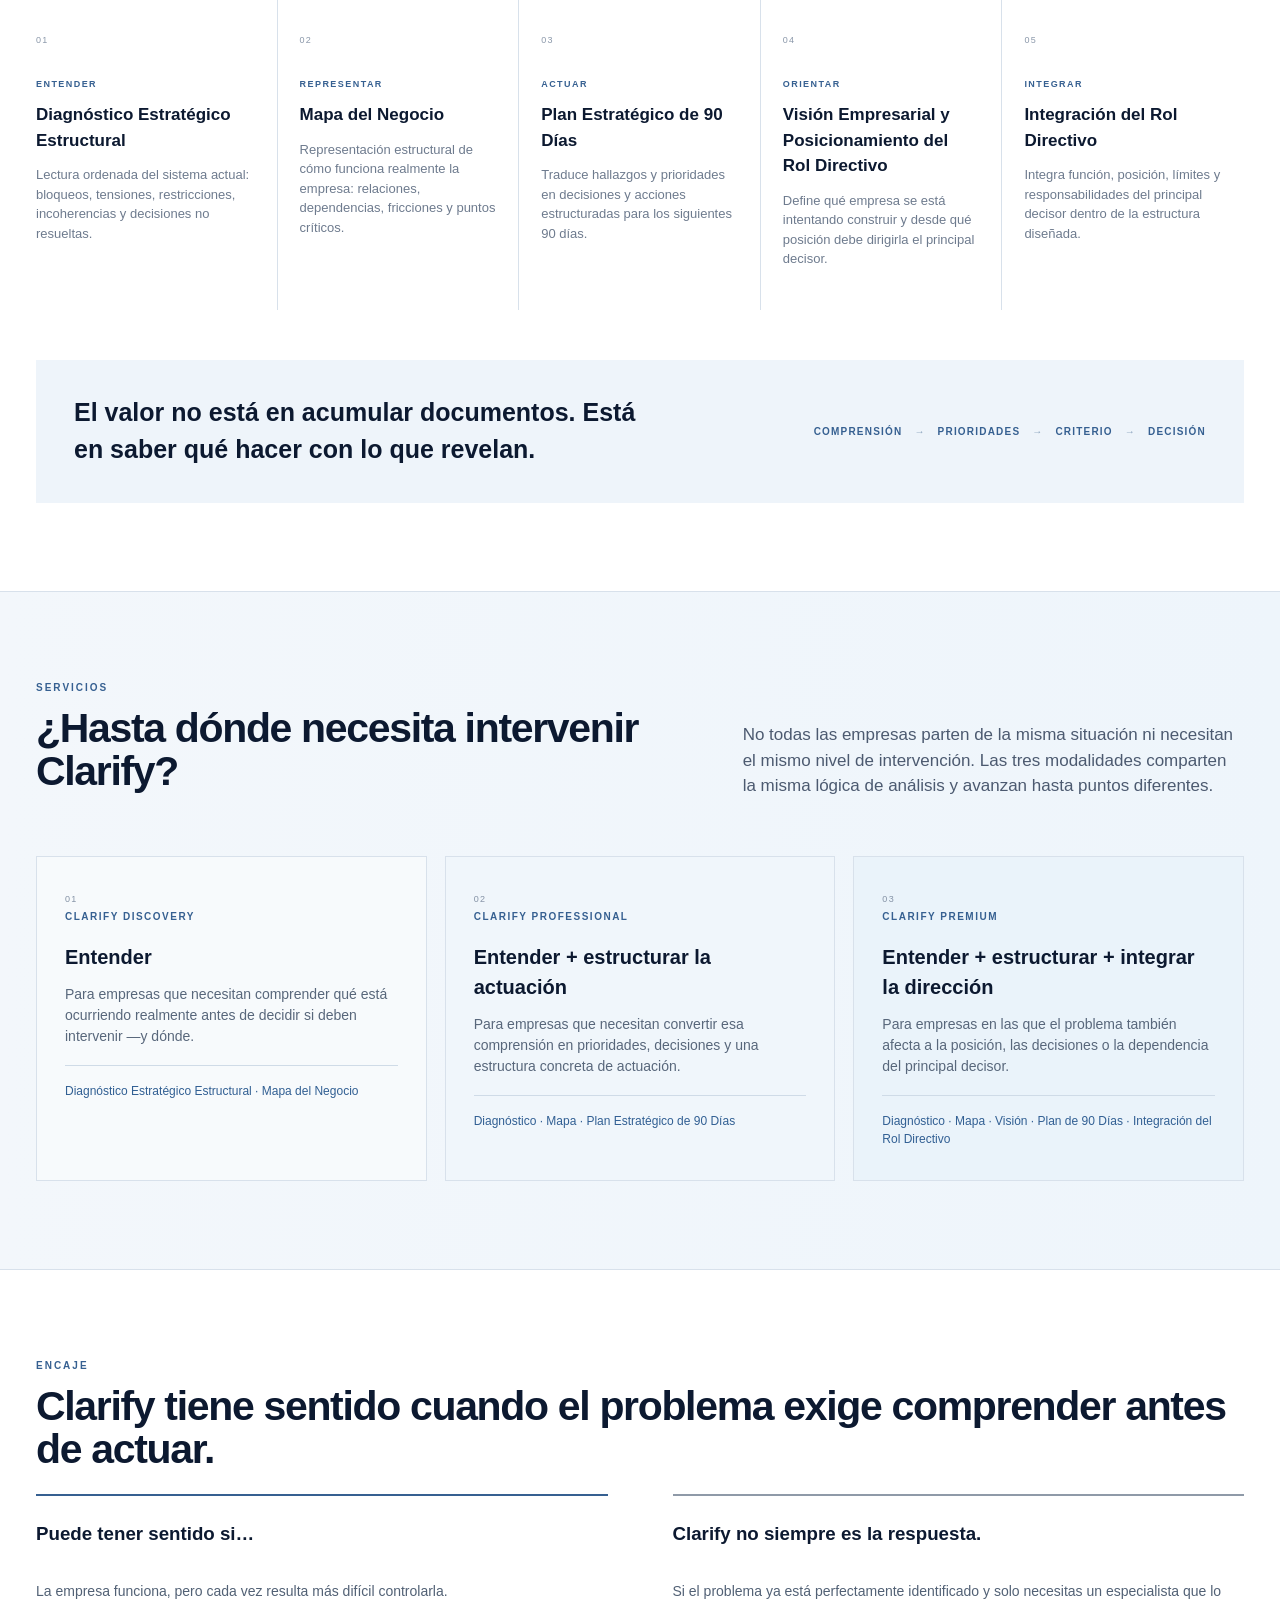
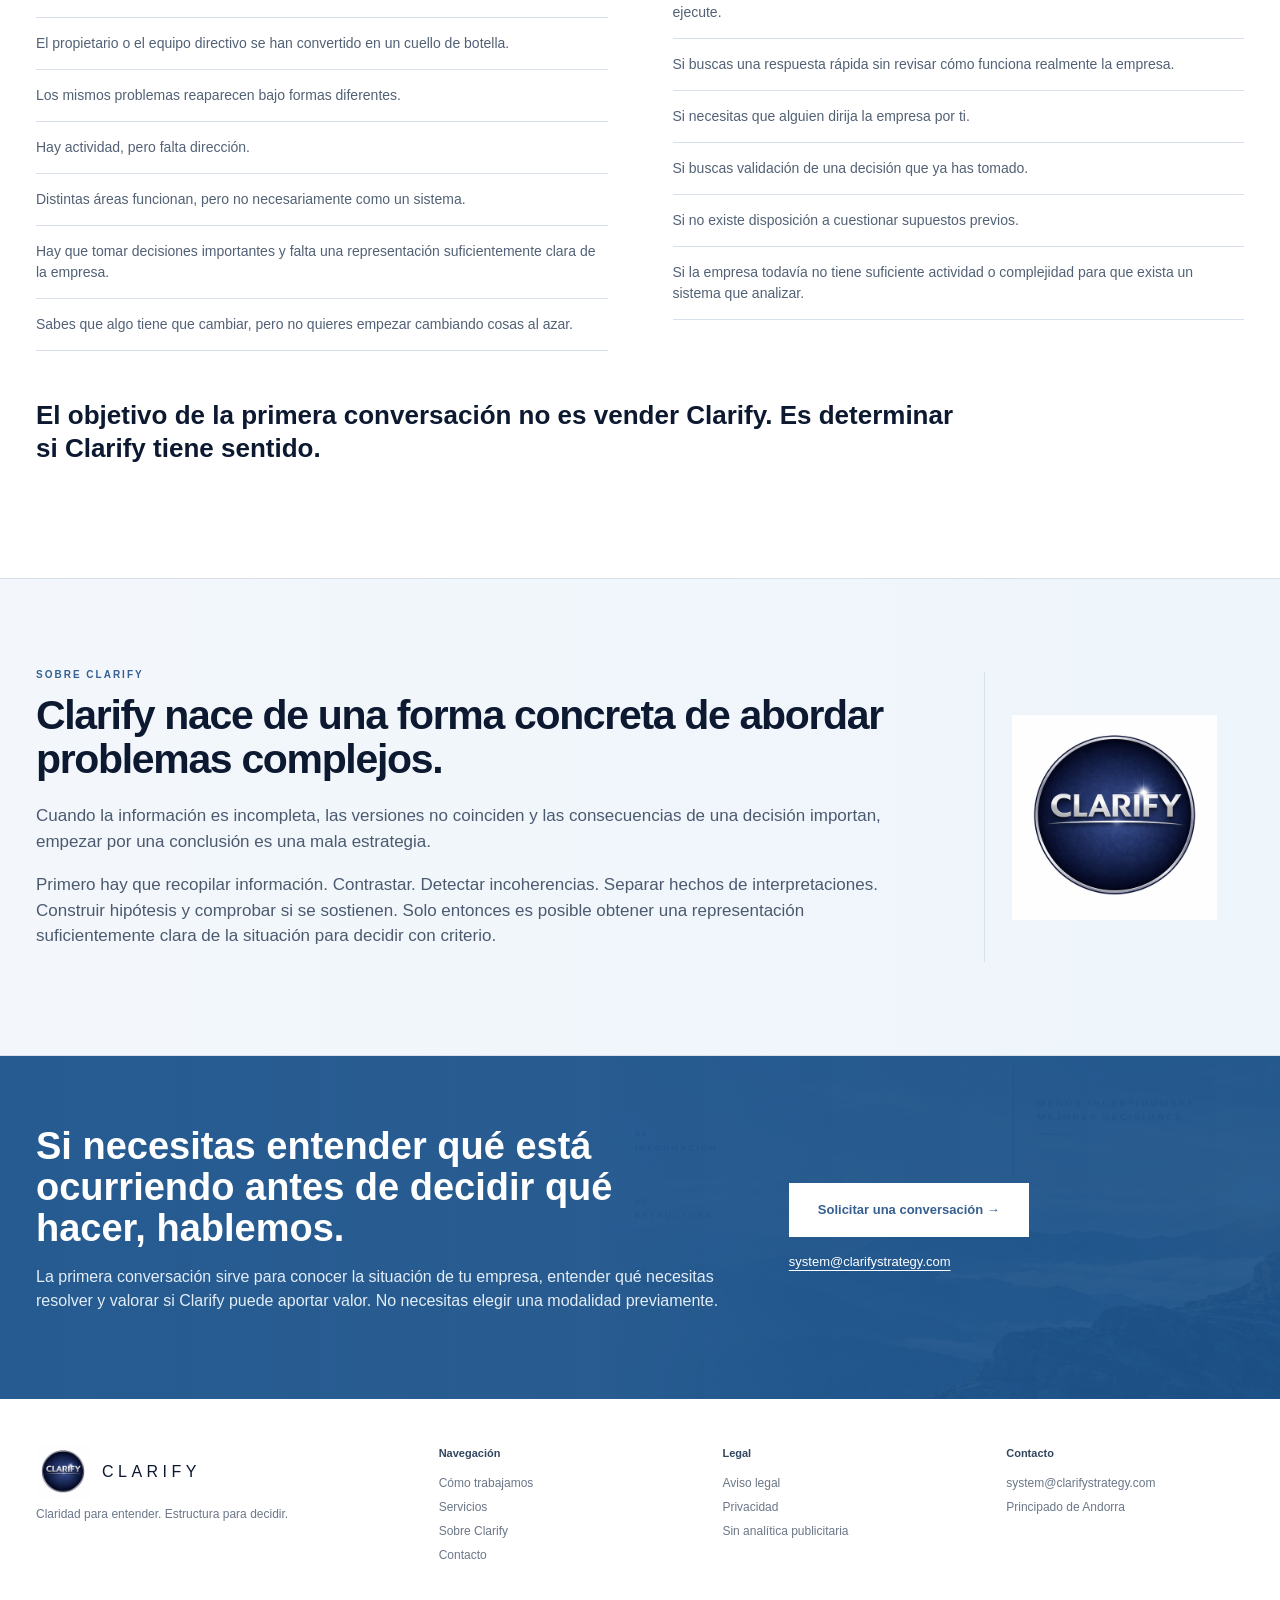
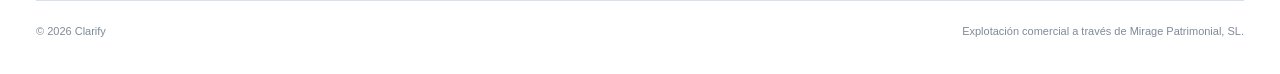
==== commit 442da59a: "Add English version of Clarify website" ====
--- a/index.html
+++ b/index.html
@@ -30,7 +30,8 @@
       <a href="#servicios">Servicios</a>
       <a href="#sobre">Sobre Clarify</a>
       <a class="cta" href="#contacto">Solicitar conversación</a>
-      <span class="mobile-nav-note">CLARIFY</span>
+      <span class="lang-switch" aria-label="Idioma"><strong>ES</strong><span>|</span><a href="en/" lang="en">EN</a></span>
+      <span class="mobile-nav-note"><strong>ES</strong> · <a href="en/" lang="en">EN</a></span>
     </nav>
   </div>
 </header>
--- a/assets/styles.css
+++ b/assets/styles.css
@@ -330,3 +330,21 @@
   .contact h2{font-size:32px}
   .footer-grid{grid-template-columns:1fr}
 }
+
+/* Language switch */
+.lang-switch{display:inline-flex;align-items:center;gap:7px;font-size:11px;letter-spacing:.08em;color:#6d7b8f;white-space:nowrap}
+.lang-switch a{color:var(--blue);font-weight:700}
+.lang-switch strong{color:#0b1730}
+.en-site .hero{
+  background:
+    linear-gradient(90deg,#fff 0%,#fff 40%,rgba(255,255,255,.94) 48%,rgba(255,255,255,.24) 70%,rgba(255,255,255,.05) 100%),
+    url("mountains-hero-en.jpg") center right/57% 100% no-repeat;
+}
+@media(max-width:1050px){.lang-switch{display:none}}
+@media(max-width:720px){
+  .en-site .hero{
+    background:
+      linear-gradient(180deg,#fff 0%,rgba(255,255,255,.98) 47%,rgba(255,255,255,.55) 70%,rgba(255,255,255,.15) 100%),
+      url("mountains-hero-en.jpg") center bottom/cover no-repeat;
+  }
+}
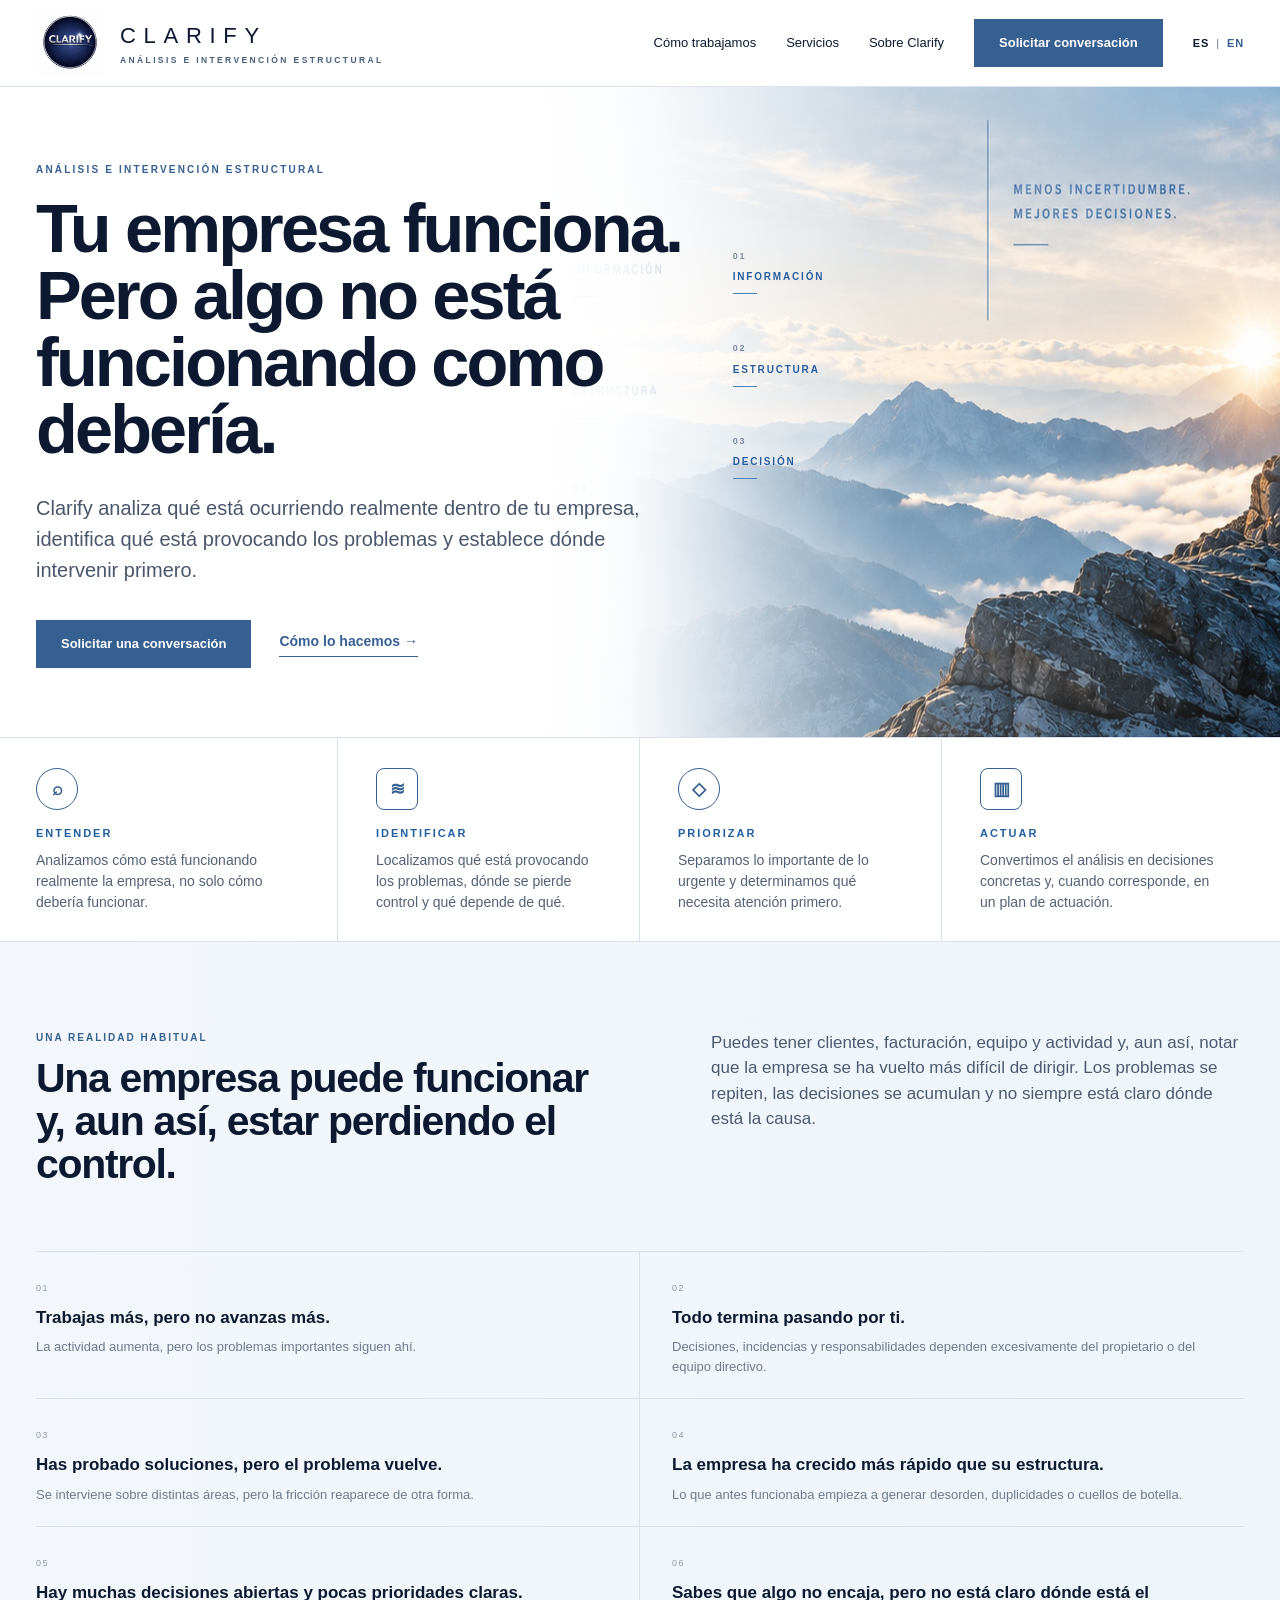
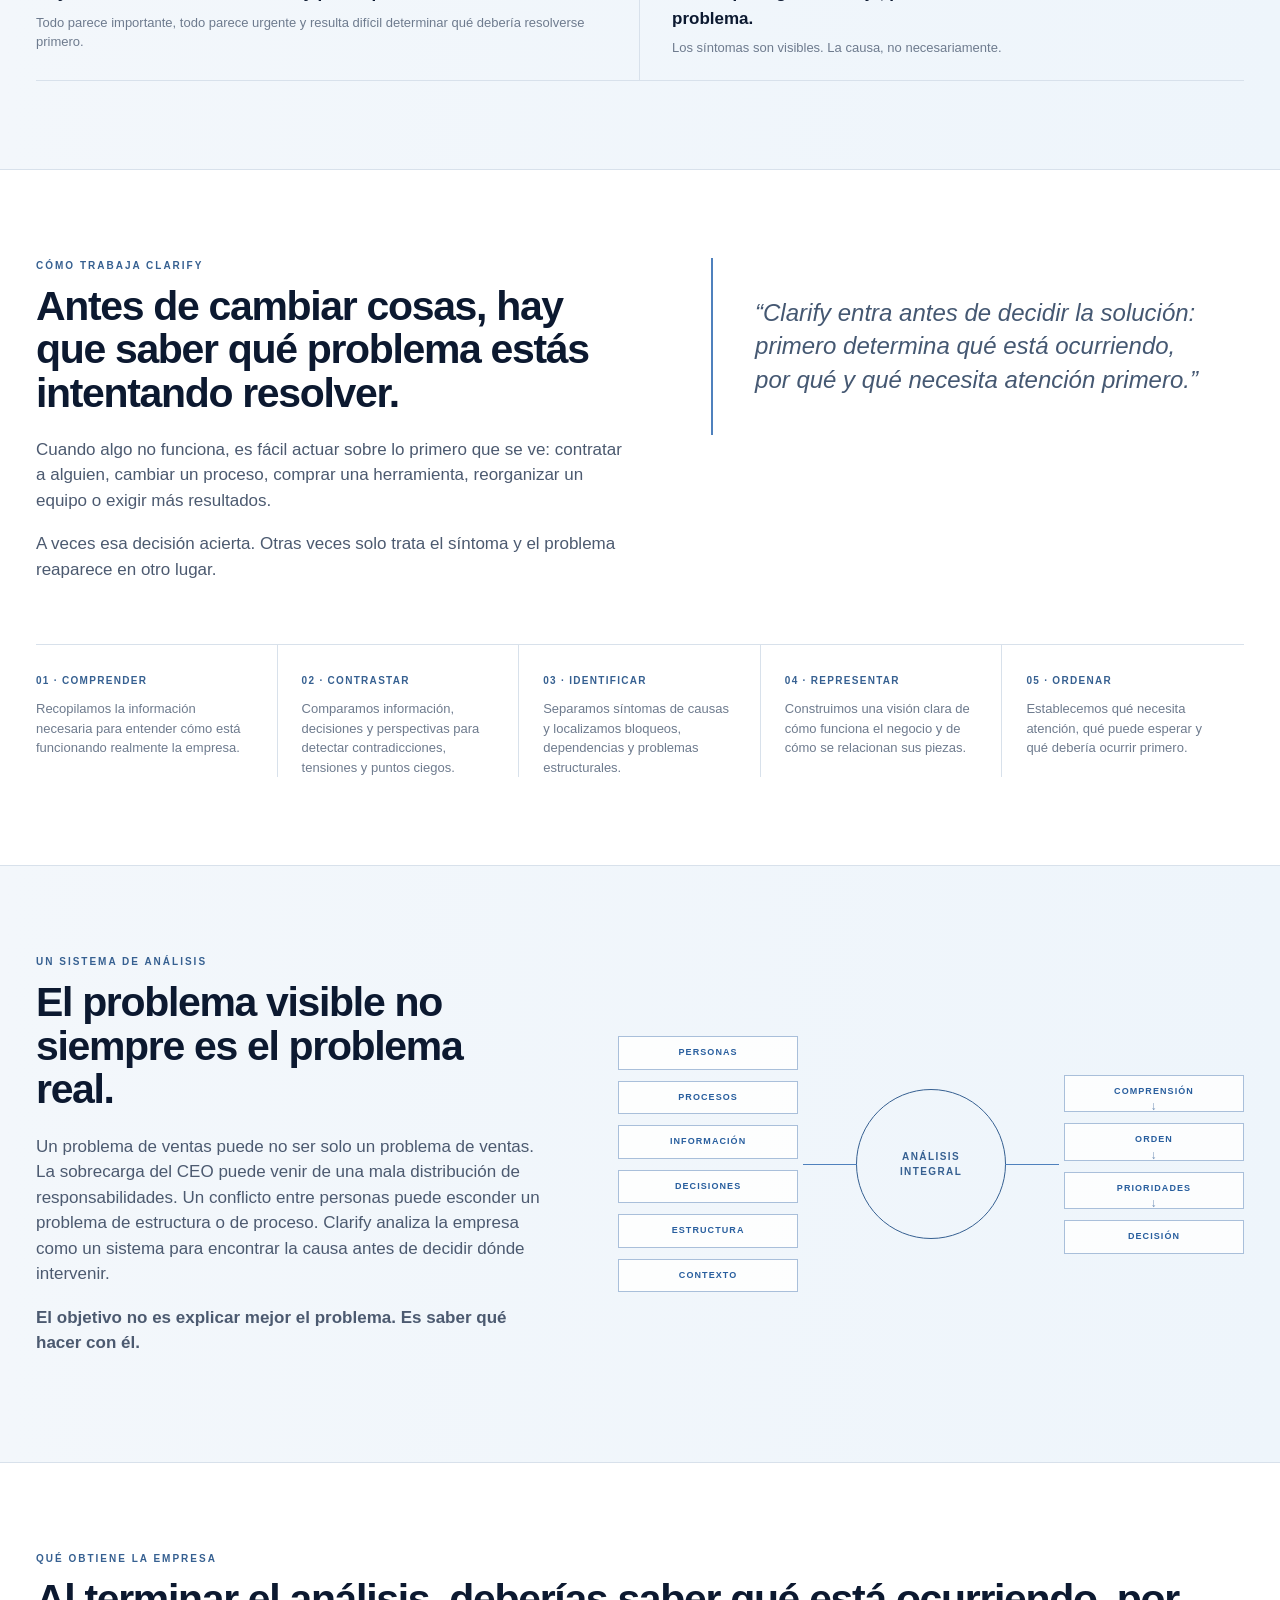
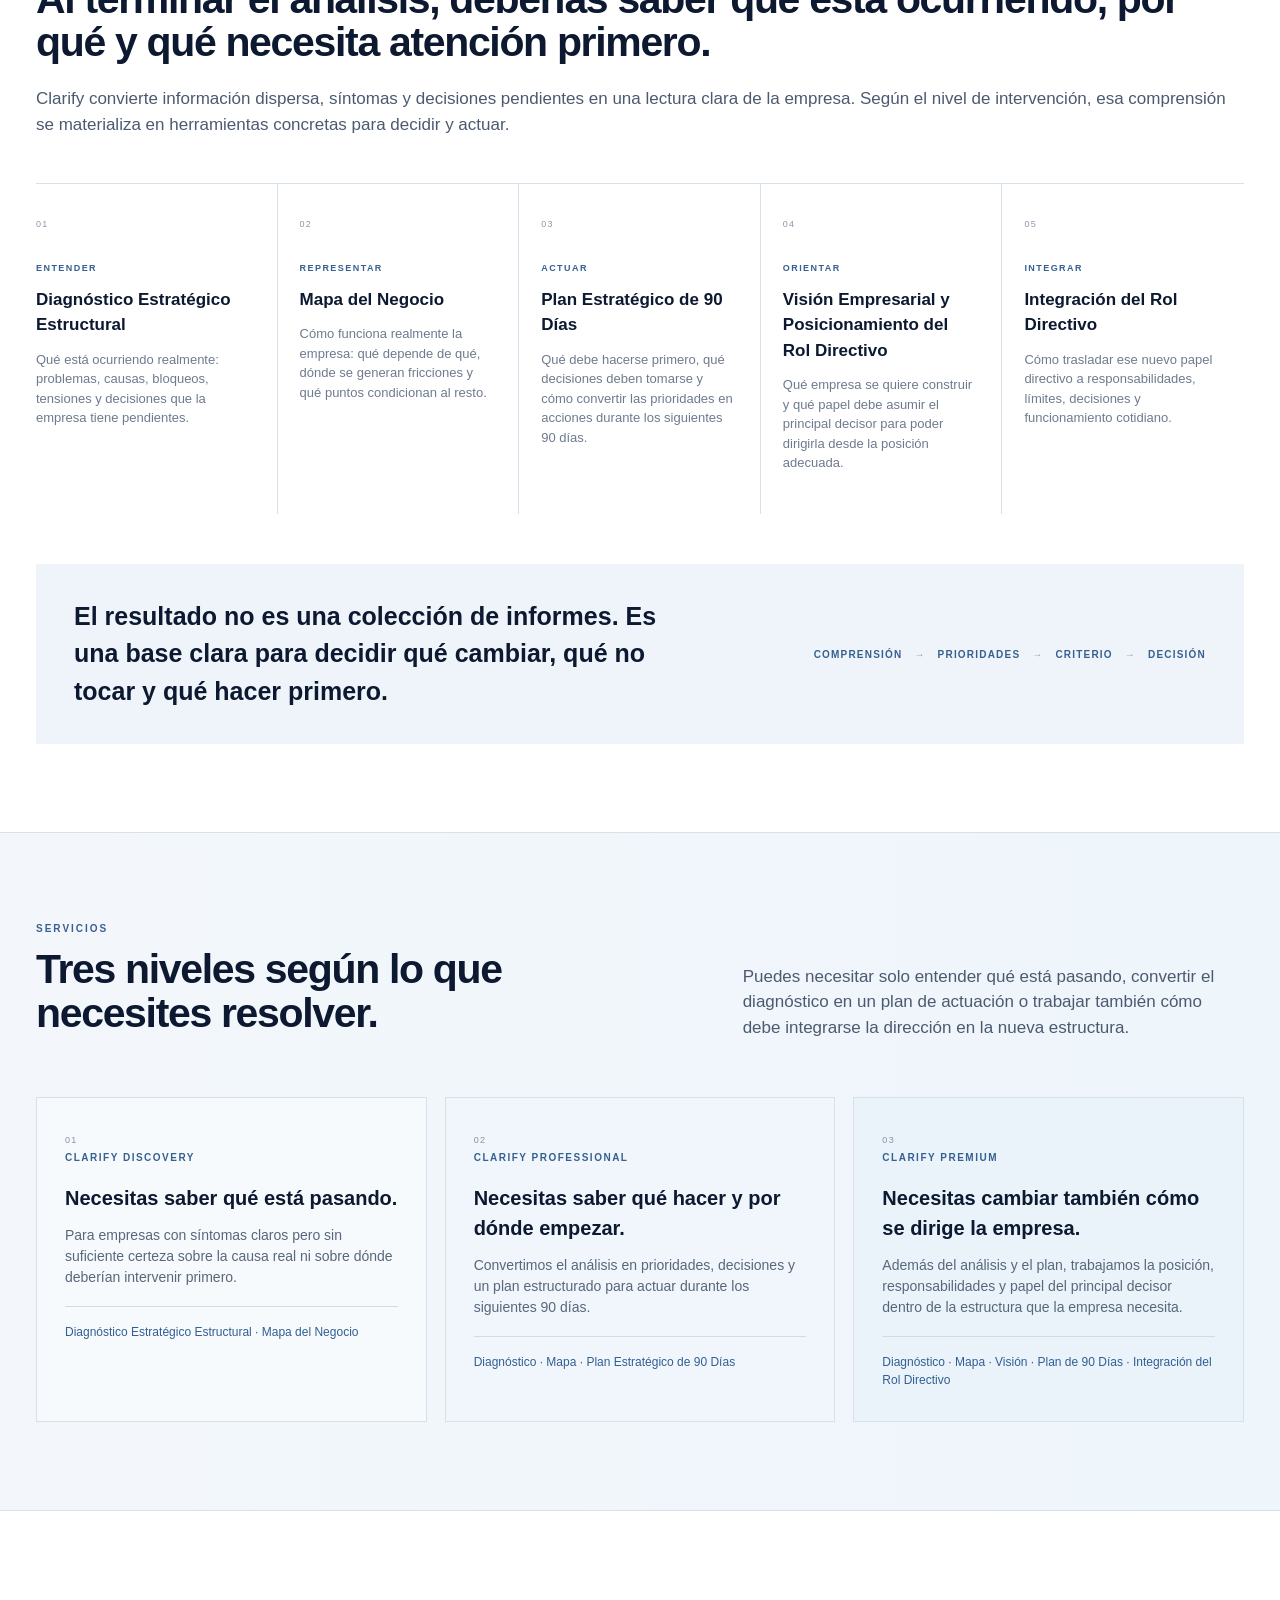
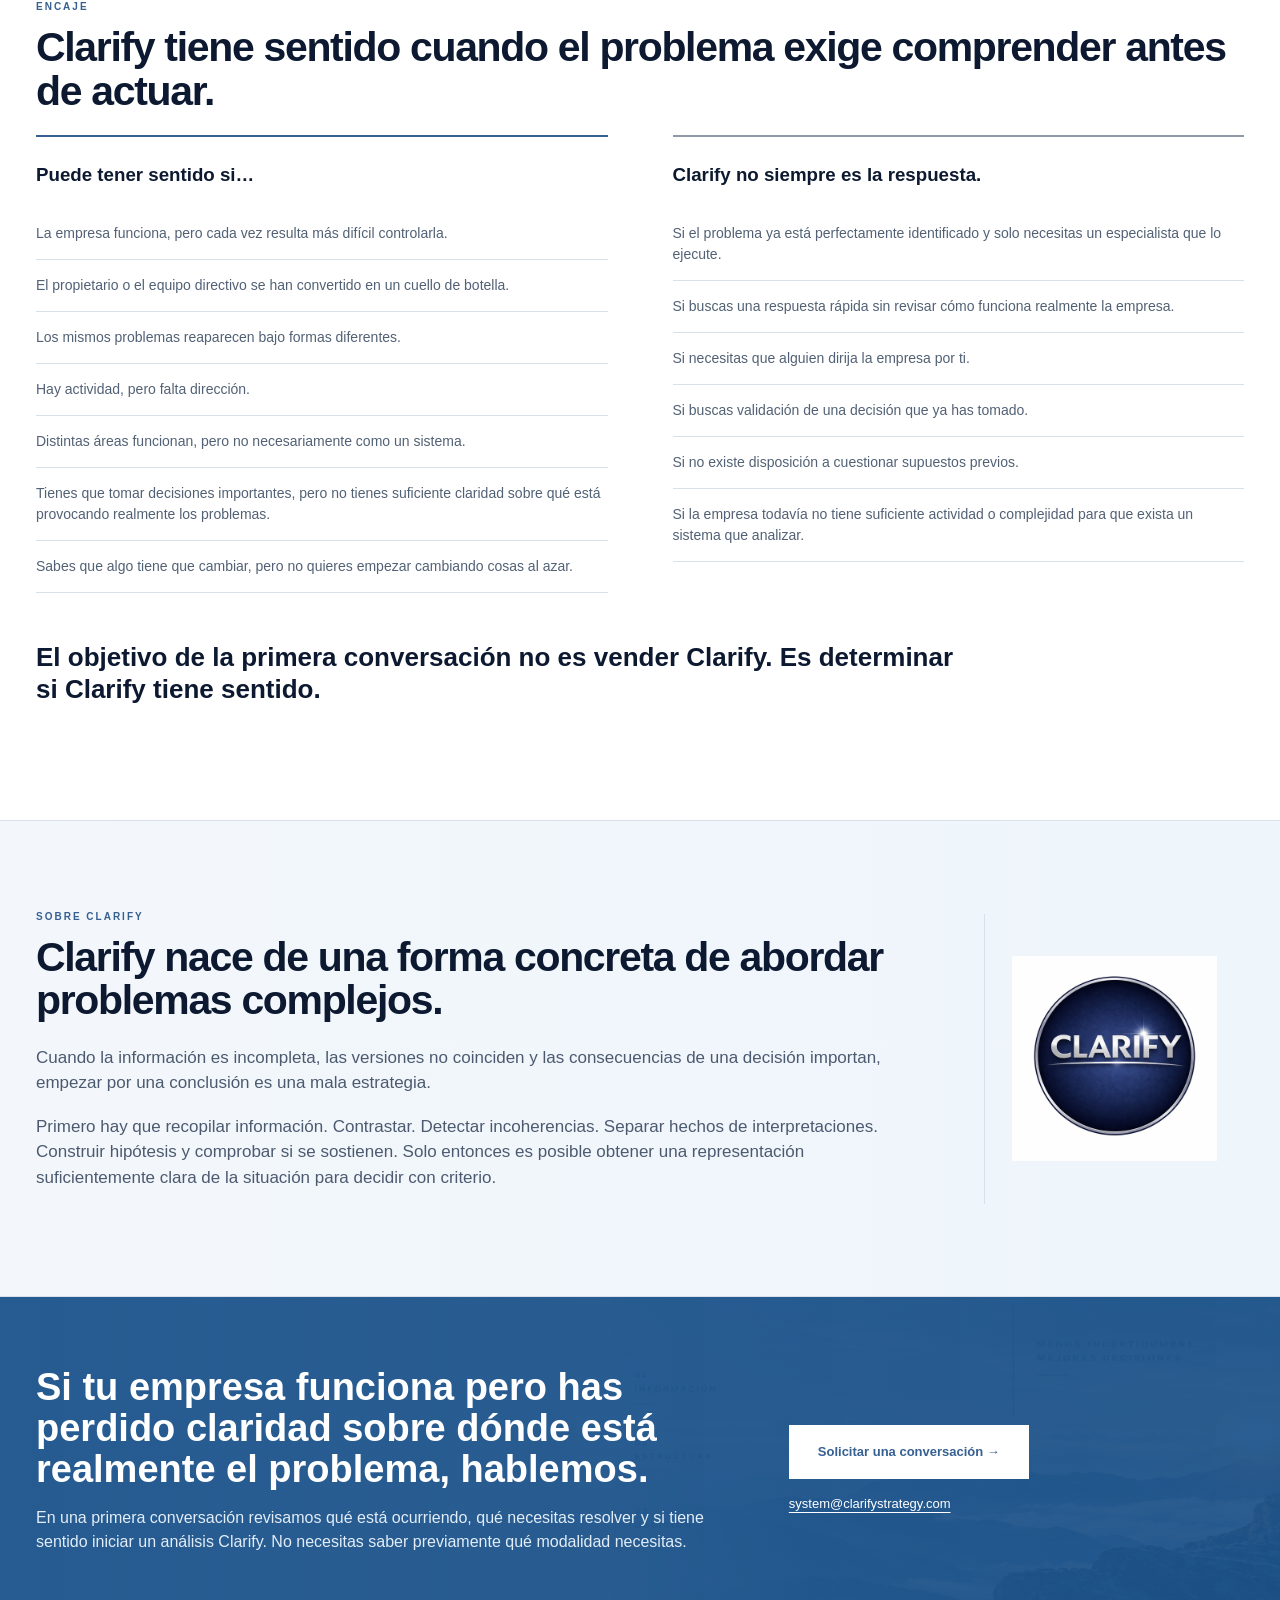
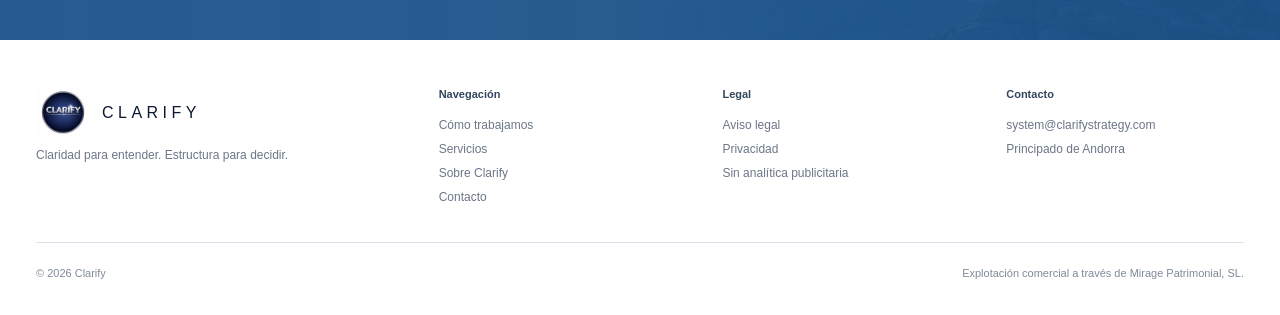
==== commit b8893a7a: "Improve homepage clarity" ====
--- a/index.html
+++ b/index.html
@@ -3,18 +3,18 @@
 <head>
 <meta charset="utf-8">
 <meta name="viewport" content="width=device-width,initial-scale=1">
-<title>Clarify | Claridad para entender. Estructura para decidir.</title>
-<meta name="description" content="Clarify analiza empresas como sistemas para comprender qué está ocurriendo, ordenar prioridades y estructurar decisiones antes de actuar.">
+<title>Clarify | Entender qué está ocurriendo. Saber dónde actuar.</title>
+<meta name="description" content="Clarify analiza cómo funciona realmente una empresa, identifica qué está provocando los problemas y establece dónde intervenir primero.">
 <link rel="canonical" href="https://www.clarifystrategy.com/">
-<meta property="og:title" content="Clarify | Claridad para entender. Estructura para decidir.">
-<meta property="og:description" content="Análisis e intervención estructural para empresas que necesitan recuperar claridad, orden y criterio antes de tomar decisiones importantes.">
+<meta property="og:title" content="Clarify | Tu empresa funciona. Pero algo no está funcionando como debería.">
+<meta property="og:description" content="Analizamos qué está ocurriendo realmente dentro de tu empresa, qué está provocando los problemas y dónde intervenir primero.">
 <meta property="og:type" content="website">
 <meta property="og:url" content="https://www.clarifystrategy.com/">
 <meta name="theme-color" content="#366091">
 <link rel="icon" href="assets/favicon.png">
 <link rel="stylesheet" href="assets/styles.css">
 <script type="application/ld+json">
-{"@context":"https://schema.org","@type":"ProfessionalService","name":"Clarify","url":"https://www.clarifystrategy.com/","email":"system@clarifystrategy.com","areaServed":["AD","ES","US"],"description":"Análisis e intervención estructural empresarial orientados a comprender, ordenar y estructurar decisiones."}
+{"@context":"https://schema.org","@type":"ProfessionalService","name":"Clarify","url":"https://www.clarifystrategy.com/","email":"system@clarifystrategy.com","areaServed":["AD","ES","US"],"description":"Análisis e intervención estructural empresarial para identificar qué está ocurriendo realmente, qué está provocando los problemas y dónde intervenir primero."}
 </script>
 </head>
 <body>
@@ -41,11 +41,11 @@
     <div class="wrap hero-inner">
       <div class="hero-copy">
         <p class="eyebrow">ANÁLISIS E INTERVENCIÓN ESTRUCTURAL</p>
-        <h1>Claridad para entender.<br>Estructura para decidir.</h1>
-        <p class="lead">Clarify es un sistema de análisis e intervención estructural para empresas que necesitan recuperar claridad, orden y criterio antes de tomar decisiones importantes.</p>
+        <h1>Tu empresa funciona.<br>Pero algo no está funcionando como debería.</h1>
+        <p class="lead">Clarify analiza qué está ocurriendo realmente dentro de tu empresa, identifica qué está provocando los problemas y establece dónde intervenir primero.</p>
         <div class="hero-actions">
           <a class="cta" href="#contacto">Solicitar una conversación</a>
-          <a class="text-link" href="#como">Cómo trabaja Clarify →</a>
+          <a class="text-link" href="#como">Cómo lo hacemos →</a>
         </div>
       </div>
       <div class="hero-side">
@@ -60,10 +60,10 @@
 
   <section class="features">
     <div class="wrap feature-grid">
-      <article class="feature"><div class="icon">⌕</div><h3>Entender</h3><p>Analizamos la realidad de la empresa con rigor y sin suposiciones.</p></article>
-      <article class="feature"><div class="icon">≋</div><h3>Estructurar</h3><p>Identificamos causas, relaciones y puntos críticos.</p></article>
-      <article class="feature"><div class="icon">◇</div><h3>Ordenar</h3><p>Convertimos la complejidad en una visión clara y accionable.</p></article>
-      <article class="feature"><div class="icon">▥</div><h3>Decidir</h3><p>Facilitamos una base más sólida para tomar mejores decisiones.</p></article>
+      <article class="feature"><div class="icon">⌕</div><h3>Entender</h3><p>Analizamos cómo está funcionando realmente la empresa, no solo cómo debería funcionar.</p></article>
+      <article class="feature"><div class="icon">≋</div><h3>Identificar</h3><p>Localizamos qué está provocando los problemas, dónde se pierde control y qué depende de qué.</p></article>
+      <article class="feature"><div class="icon">◇</div><h3>Priorizar</h3><p>Separamos lo importante de lo urgente y determinamos qué necesita atención primero.</p></article>
+      <article class="feature"><div class="icon">▥</div><h3>Actuar</h3><p>Convertimos el análisis en decisiones concretas y, cuando corresponde, en un plan de actuación.</p></article>
     </div>
   </section>
 
@@ -75,7 +75,7 @@
           <h2>Una empresa puede funcionar y, aun así, estar perdiendo el control.</h2>
         </div>
         <div class="section-copy">
-          <p>El crecimiento, la actividad y la facturación no siempre significan que la estructura esté funcionando. A veces el negocio avanza mientras aumenta la complejidad, se acumulan decisiones y cada vez resulta más difícil saber qué está ocurriendo realmente.</p>
+          <p>Puedes tener clientes, facturación, equipo y actividad y, aun así, notar que la empresa se ha vuelto más difícil de dirigir. Los problemas se repiten, las decisiones se acumulan y no siempre está claro dónde está la causa.</p>
         </div>
       </div>
       <div class="problem-list">
@@ -93,21 +93,21 @@
     <div class="wrap">
       <div class="section-grid">
         <div>
-          <p class="rule-title">Nuestro enfoque</p>
-          <h2>Antes de buscar una solución, hay que entender el problema.</h2>
+          <p class="rule-title">Cómo trabaja Clarify</p>
+          <h2>Antes de cambiar cosas, hay que saber qué problema estás intentando resolver.</h2>
           <div class="section-copy">
-            <p>Muchas empresas intentan resolver problemas complejos actuando directamente sobre sus síntomas: cambian procesos, incorporan personas, contratan herramientas, reorganizan equipos o toman nuevas decisiones.</p>
-            <p>A veces funciona. Otras veces, el problema simplemente cambia de forma.</p>
+            <p>Cuando algo no funciona, es fácil actuar sobre lo primero que se ve: contratar a alguien, cambiar un proceso, comprar una herramienta, reorganizar un equipo o exigir más resultados.</p>
+            <p>A veces esa decisión acierta. Otras veces solo trata el síntoma y el problema reaparece en otro lugar.</p>
           </div>
         </div>
-        <div class="quote-panel">“Actuar sobre los síntomas puede dar la sensación de avance, pero sin una comprensión real del sistema, los problemas tienden a reaparecer.”</div>
+        <div class="quote-panel">“Clarify entra antes de decidir la solución: primero determina qué está ocurriendo, por qué y qué necesita atención primero.”</div>
       </div>
       <div class="principles">
-        <div class="principle"><b>01 · COMPRENDER</b><p>Recopilar y estructurar la información necesaria para entender la empresa.</p></div>
-        <div class="principle"><b>02 · CONTRASTAR</b><p>Relacionar información y perspectivas para detectar incoherencias y tensiones.</p></div>
-        <div class="principle"><b>03 · IDENTIFICAR</b><p>Separar síntomas de causas y localizar bloqueos y dependencias.</p></div>
-        <div class="principle"><b>04 · REPRESENTAR</b><p>Construir una visión estructurada del funcionamiento real del negocio.</p></div>
-        <div class="principle"><b>05 · ORDENAR</b><p>Determinar qué necesita atención y qué debería ocurrir primero.</p></div>
+        <div class="principle"><b>01 · COMPRENDER</b><p>Recopilamos la información necesaria para entender cómo está funcionando realmente la empresa.</p></div>
+        <div class="principle"><b>02 · CONTRASTAR</b><p>Comparamos información, decisiones y perspectivas para detectar contradicciones, tensiones y puntos ciegos.</p></div>
+        <div class="principle"><b>03 · IDENTIFICAR</b><p>Separamos síntomas de causas y localizamos bloqueos, dependencias y problemas estructurales.</p></div>
+        <div class="principle"><b>04 · REPRESENTAR</b><p>Construimos una visión clara de cómo funciona el negocio y de cómo se relacionan sus piezas.</p></div>
+        <div class="principle"><b>05 · ORDENAR</b><p>Establecemos qué necesita atención, qué puede esperar y qué debería ocurrir primero.</p></div>
       </div>
     </div>
   </section>
@@ -116,10 +116,10 @@
     <div class="wrap system-layout">
       <div>
         <p class="rule-title">Un sistema de análisis</p>
-        <h2>Entender una empresa exige verla como un sistema.</h2>
+        <h2>El problema visible no siempre es el problema real.</h2>
         <div class="section-copy">
-          <p>Las personas, los procesos, la estructura, las decisiones y el modelo de negocio no funcionan de forma aislada. Clarify analiza cómo se relacionan entre sí para construir una visión ordenada de lo que está ocurriendo y determinar dónde intervenir.</p>
-          <p><strong>Entender es el punto de partida, no necesariamente el punto de llegada.</strong></p>
+          <p>Un problema de ventas puede no ser solo un problema de ventas. La sobrecarga del CEO puede venir de una mala distribución de responsabilidades. Un conflicto entre personas puede esconder un problema de estructura o de proceso. Clarify analiza la empresa como un sistema para encontrar la causa antes de decidir dónde intervenir.</p>
+          <p><strong>El objetivo no es explicar mejor el problema. Es saber qué hacer con él.</strong></p>
         </div>
       </div>
       <div class="system-diagram" aria-label="Diagrama del sistema Clarify">
@@ -132,30 +132,30 @@
 
   <section class="section">
     <div class="wrap">
-      <p class="rule-title">Qué produce Clarify</p>
-      <h2>De la complejidad a una visión que permite decidir.</h2>
-      <p class="section-copy">El trabajo de Clarify convierte información dispersa, problemas, relaciones y decisiones pendientes en una representación estructurada de la empresa. Según la profundidad de la intervención, esa comprensión se traduce en distintos documentos de trabajo.</p>
+      <p class="rule-title">Qué obtiene la empresa</p>
+      <h2>Al terminar el análisis, deberías saber qué está ocurriendo, por qué y qué necesita atención primero.</h2>
+      <p class="section-copy">Clarify convierte información dispersa, síntomas y decisiones pendientes en una lectura clara de la empresa. Según el nivel de intervención, esa comprensión se materializa en herramientas concretas para decidir y actuar.</p>
       <div class="deliverables">
-        <article class="deliverable"><span class="n">01</span><p class="tag">ENTENDER</p><h3>Diagnóstico Estratégico Estructural</h3><p>Lectura ordenada del sistema actual: bloqueos, tensiones, restricciones, incoherencias y decisiones no resueltas.</p></article>
-        <article class="deliverable"><span class="n">02</span><p class="tag">REPRESENTAR</p><h3>Mapa del Negocio</h3><p>Representación estructural de cómo funciona realmente la empresa: relaciones, dependencias, fricciones y puntos críticos.</p></article>
-        <article class="deliverable"><span class="n">03</span><p class="tag">ACTUAR</p><h3>Plan Estratégico de 90 Días</h3><p>Traduce hallazgos y prioridades en decisiones y acciones estructuradas para los siguientes 90 días.</p></article>
-        <article class="deliverable"><span class="n">04</span><p class="tag">ORIENTAR</p><h3>Visión Empresarial y Posicionamiento del Rol Directivo</h3><p>Define qué empresa se está intentando construir y desde qué posición debe dirigirla el principal decisor.</p></article>
-        <article class="deliverable"><span class="n">05</span><p class="tag">INTEGRAR</p><h3>Integración del Rol Directivo</h3><p>Integra función, posición, límites y responsabilidades del principal decisor dentro de la estructura diseñada.</p></article>
-      </div>
-      <div class="value-bar"><h3>El valor no está en acumular documentos. Está en saber qué hacer con lo que revelan.</h3><div class="value-flow"><span>COMPRENSIÓN</span><i>→</i><span>PRIORIDADES</span><i>→</i><span>CRITERIO</span><i>→</i><span>DECISIÓN</span></div></div>
+        <article class="deliverable"><span class="n">01</span><p class="tag">ENTENDER</p><h3>Diagnóstico Estratégico Estructural</h3><p>Qué está ocurriendo realmente: problemas, causas, bloqueos, tensiones y decisiones que la empresa tiene pendientes.</p></article>
+        <article class="deliverable"><span class="n">02</span><p class="tag">REPRESENTAR</p><h3>Mapa del Negocio</h3><p>Cómo funciona realmente la empresa: qué depende de qué, dónde se generan fricciones y qué puntos condicionan al resto.</p></article>
+        <article class="deliverable"><span class="n">03</span><p class="tag">ACTUAR</p><h3>Plan Estratégico de 90 Días</h3><p>Qué debe hacerse primero, qué decisiones deben tomarse y cómo convertir las prioridades en acciones durante los siguientes 90 días.</p></article>
+        <article class="deliverable"><span class="n">04</span><p class="tag">ORIENTAR</p><h3>Visión Empresarial y Posicionamiento del Rol Directivo</h3><p>Qué empresa se quiere construir y qué papel debe asumir el principal decisor para poder dirigirla desde la posición adecuada.</p></article>
+        <article class="deliverable"><span class="n">05</span><p class="tag">INTEGRAR</p><h3>Integración del Rol Directivo</h3><p>Cómo trasladar ese nuevo papel directivo a responsabilidades, límites, decisiones y funcionamiento cotidiano.</p></article>
+      </div>
+      <div class="value-bar"><h3>El resultado no es una colección de informes. Es una base clara para decidir qué cambiar, qué no tocar y qué hacer primero.</h3><div class="value-flow"><span>COMPRENSIÓN</span><i>→</i><span>PRIORIDADES</span><i>→</i><span>CRITERIO</span><i>→</i><span>DECISIÓN</span></div></div>
     </div>
   </section>
 
   <section class="section soft" id="servicios">
     <div class="wrap">
       <div class="services-head">
-        <div><p class="rule-title">Servicios</p><h2>¿Hasta dónde necesita intervenir Clarify?</h2></div>
-        <p class="section-copy">No todas las empresas parten de la misma situación ni necesitan el mismo nivel de intervención. Las tres modalidades comparten la misma lógica de análisis y avanzan hasta puntos diferentes.</p>
+        <div><p class="rule-title">Servicios</p><h2>Tres niveles según lo que necesites resolver.</h2></div>
+        <p class="section-copy">Puedes necesitar solo entender qué está pasando, convertir el diagnóstico en un plan de actuación o trabajar también cómo debe integrarse la dirección en la nueva estructura.</p>
       </div>
       <div class="service-grid">
-        <article class="service-card"><span class="service-number">01</span><p class="mode">Clarify Discovery</p><h3>Entender</h3><p>Para empresas que necesitan comprender qué está ocurriendo realmente antes de decidir si deben intervenir —y dónde.</p><div class="docs">Diagnóstico Estratégico Estructural · Mapa del Negocio</div></article>
-        <article class="service-card"><span class="service-number">02</span><p class="mode">Clarify Professional</p><h3>Entender + estructurar la actuación</h3><p>Para empresas que necesitan convertir esa comprensión en prioridades, decisiones y una estructura concreta de actuación.</p><div class="docs">Diagnóstico · Mapa · Plan Estratégico de 90 Días</div></article>
-        <article class="service-card"><span class="service-number">03</span><p class="mode">Clarify Premium</p><h3>Entender + estructurar + integrar la dirección</h3><p>Para empresas en las que el problema también afecta a la posición, las decisiones o la dependencia del principal decisor.</p><div class="docs">Diagnóstico · Mapa · Visión · Plan de 90 Días · Integración del Rol Directivo</div></article>
+        <article class="service-card"><span class="service-number">01</span><p class="mode">Clarify Discovery</p><h3>Necesitas saber qué está pasando.</h3><p>Para empresas con síntomas claros pero sin suficiente certeza sobre la causa real ni sobre dónde deberían intervenir primero.</p><div class="docs">Diagnóstico Estratégico Estructural · Mapa del Negocio</div></article>
+        <article class="service-card"><span class="service-number">02</span><p class="mode">Clarify Professional</p><h3>Necesitas saber qué hacer y por dónde empezar.</h3><p>Convertimos el análisis en prioridades, decisiones y un plan estructurado para actuar durante los siguientes 90 días.</p><div class="docs">Diagnóstico · Mapa · Plan Estratégico de 90 Días</div></article>
+        <article class="service-card"><span class="service-number">03</span><p class="mode">Clarify Premium</p><h3>Necesitas cambiar también cómo se dirige la empresa.</h3><p>Además del análisis y el plan, trabajamos la posición, responsabilidades y papel del principal decisor dentro de la estructura que la empresa necesita.</p><div class="docs">Diagnóstico · Mapa · Visión · Plan de 90 Días · Integración del Rol Directivo</div></article>
       </div>
     </div>
   </section>
@@ -165,7 +165,7 @@
       <p class="rule-title">Encaje</p>
       <h2>Clarify tiene sentido cuando el problema exige comprender antes de actuar.</h2>
       <div class="fit-grid">
-        <div class="fit-col"><h3>Puede tener sentido si…</h3><ul class="clean-list"><li>La empresa funciona, pero cada vez resulta más difícil controlarla.</li><li>El propietario o el equipo directivo se han convertido en un cuello de botella.</li><li>Los mismos problemas reaparecen bajo formas diferentes.</li><li>Hay actividad, pero falta dirección.</li><li>Distintas áreas funcionan, pero no necesariamente como un sistema.</li><li>Hay que tomar decisiones importantes y falta una representación suficientemente clara de la empresa.</li><li>Sabes que algo tiene que cambiar, pero no quieres empezar cambiando cosas al azar.</li></ul></div>
+        <div class="fit-col"><h3>Puede tener sentido si…</h3><ul class="clean-list"><li>La empresa funciona, pero cada vez resulta más difícil controlarla.</li><li>El propietario o el equipo directivo se han convertido en un cuello de botella.</li><li>Los mismos problemas reaparecen bajo formas diferentes.</li><li>Hay actividad, pero falta dirección.</li><li>Distintas áreas funcionan, pero no necesariamente como un sistema.</li><li>Tienes que tomar decisiones importantes, pero no tienes suficiente claridad sobre qué está provocando realmente los problemas.</li><li>Sabes que algo tiene que cambiar, pero no quieres empezar cambiando cosas al azar.</li></ul></div>
         <div class="fit-col no"><h3>Clarify no siempre es la respuesta.</h3><ul class="clean-list"><li>Si el problema ya está perfectamente identificado y solo necesitas un especialista que lo ejecute.</li><li>Si buscas una respuesta rápida sin revisar cómo funciona realmente la empresa.</li><li>Si necesitas que alguien dirija la empresa por ti.</li><li>Si buscas validación de una decisión que ya has tomado.</li><li>Si no existe disposición a cuestionar supuestos previos.</li><li>Si la empresa todavía no tiene suficiente actividad o complejidad para que exista un sistema que analizar.</li></ul></div>
       </div>
       <p class="fit-close">El objetivo de la primera conversación no es vender Clarify. Es determinar si Clarify tiene sentido.</p>
@@ -189,8 +189,8 @@
   <section class="contact" id="contacto">
     <div class="wrap contact-grid">
       <div>
-        <h2>Si necesitas entender qué está ocurriendo antes de decidir qué hacer, hablemos.</h2>
-        <p>La primera conversación sirve para conocer la situación de tu empresa, entender qué necesitas resolver y valorar si Clarify puede aportar valor. No necesitas elegir una modalidad previamente.</p>
+        <h2>Si tu empresa funciona pero has perdido claridad sobre dónde está realmente el problema, hablemos.</h2>
+        <p>En una primera conversación revisamos qué está ocurriendo, qué necesitas resolver y si tiene sentido iniciar un análisis Clarify. No necesitas saber previamente qué modalidad necesitas.</p>
       </div>
       <div>
         <a class="cta" href="mailto:system@clarifystrategy.com?subject=Solicitud%20de%20conversaci%C3%B3n%20%C2%B7%20Clarify">Solicitar una conversación →</a>
--- a/assets/styles.css
+++ b/assets/styles.css
@@ -340,11 +340,11 @@
     linear-gradient(90deg,#fff 0%,#fff 40%,rgba(255,255,255,.94) 48%,rgba(255,255,255,.24) 70%,rgba(255,255,255,.05) 100%),
     url("mountains-hero-en.jpg") center right/57% 100% no-repeat;
 }
-@media(max-width:1050px){.lang-switch{display:none}}
+@media(max-width:1050px){.lang-switch{display:none}.mobile-nav-note a{display:inline!important}}
 @media(max-width:720px){
   .en-site .hero{
     background:
       linear-gradient(180deg,#fff 0%,rgba(255,255,255,.98) 47%,rgba(255,255,255,.55) 70%,rgba(255,255,255,.15) 100%),
-      url("mountains-hero-en.jpg") center bottom/cover no-repeat;
+      url("mountains-hero-en.jpg") center bottom/auto 52% no-repeat;
   }
 }
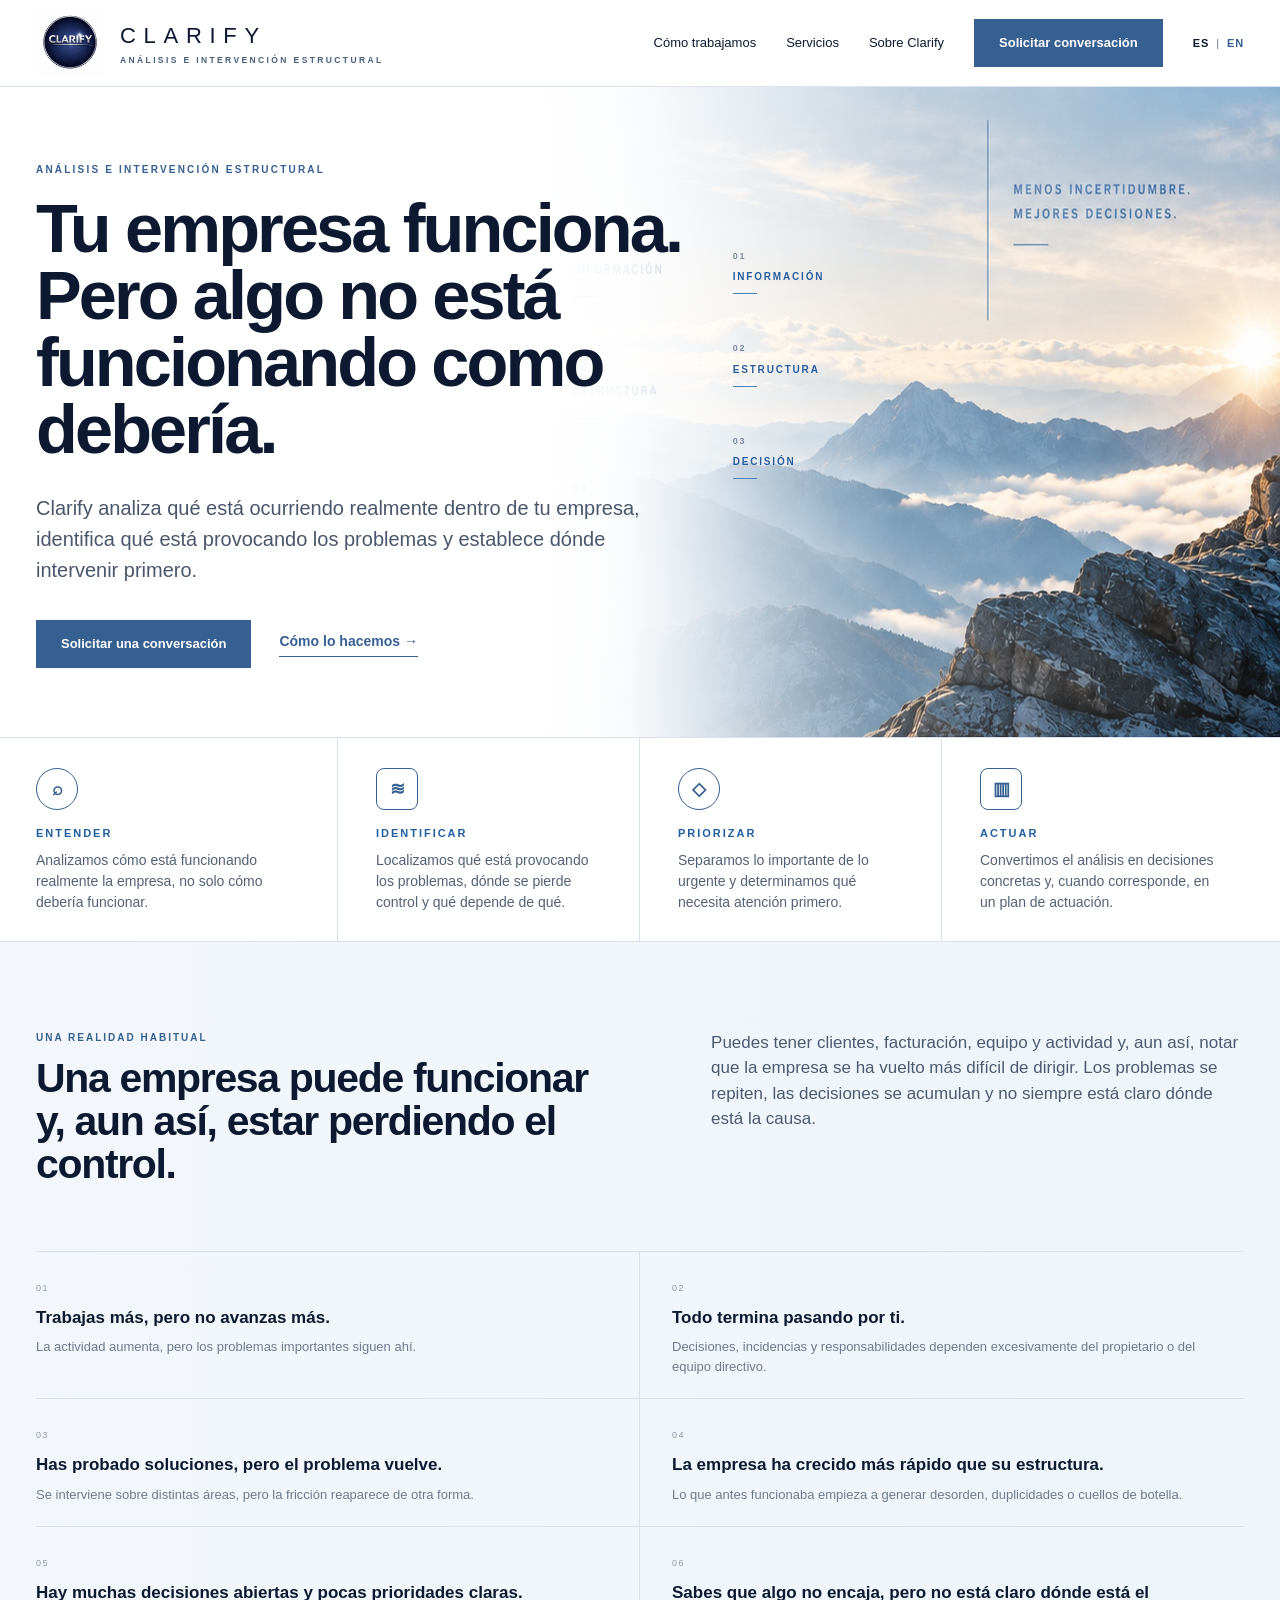
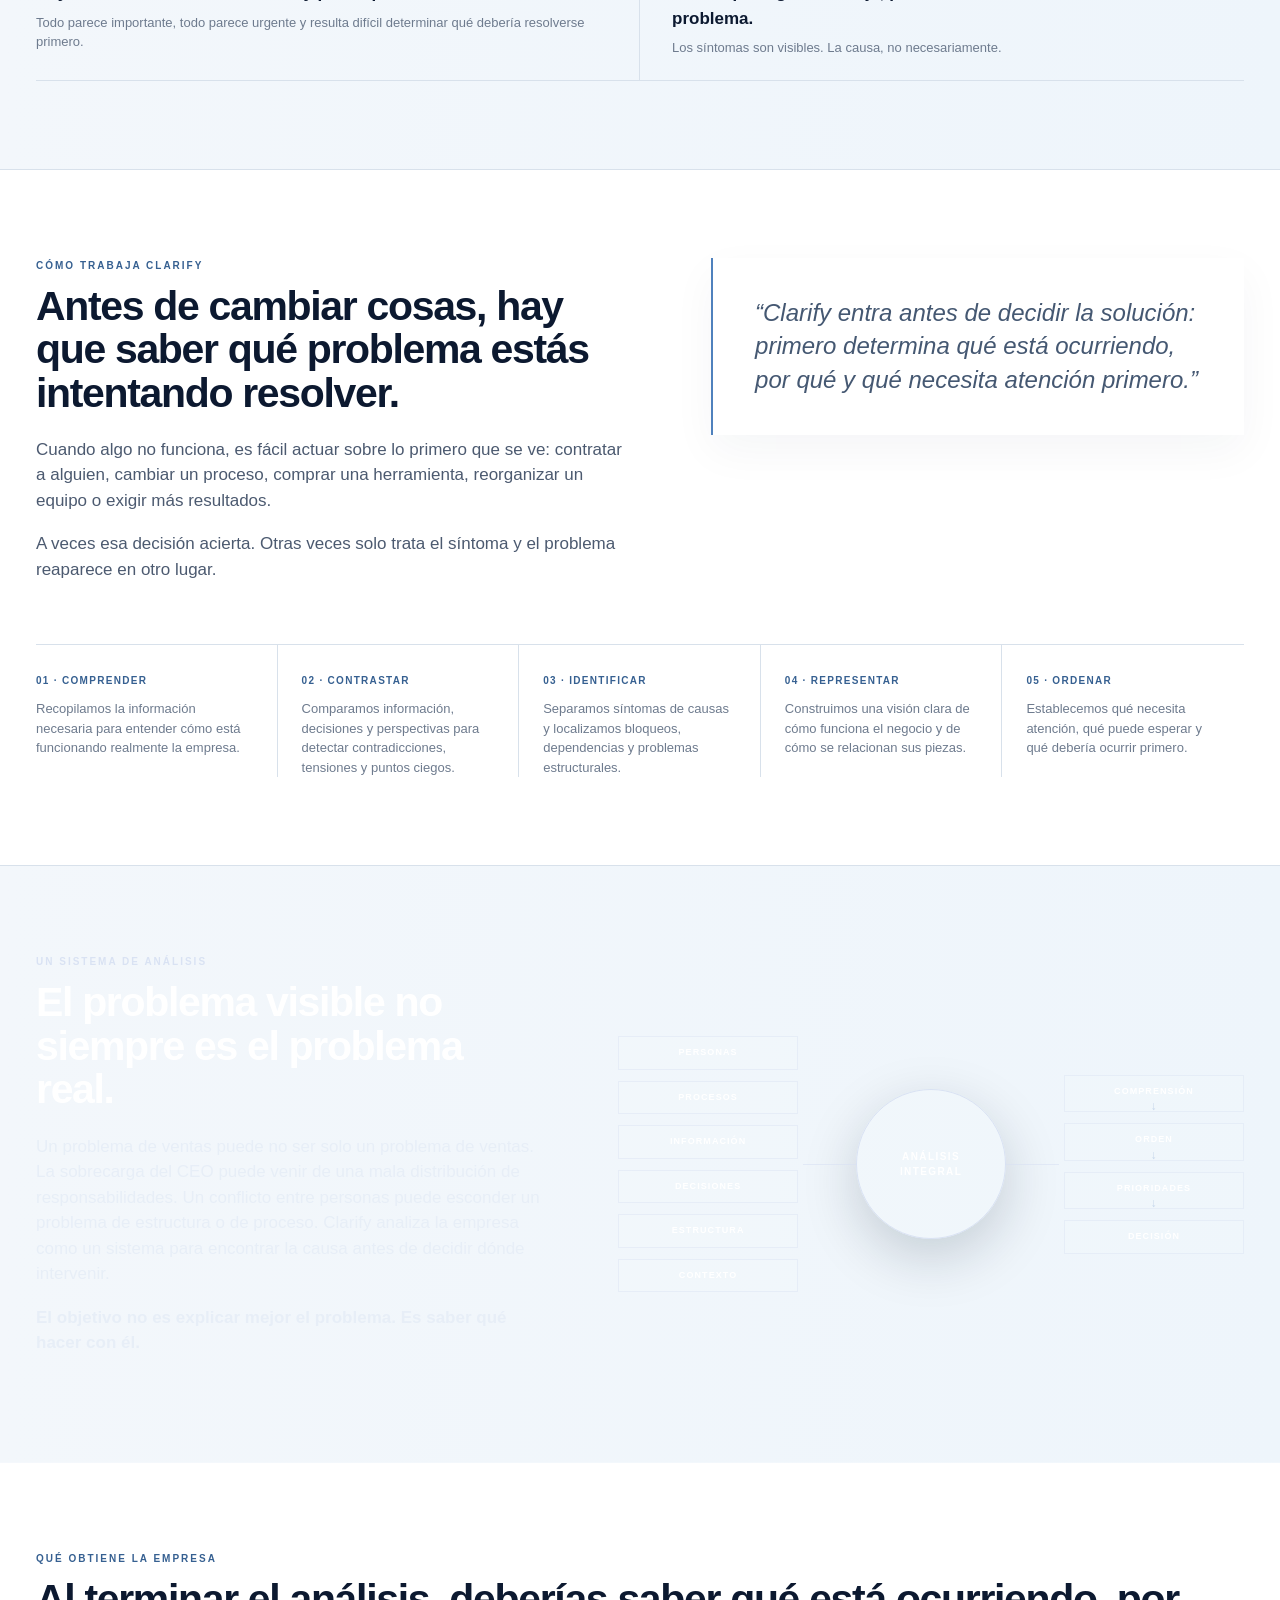
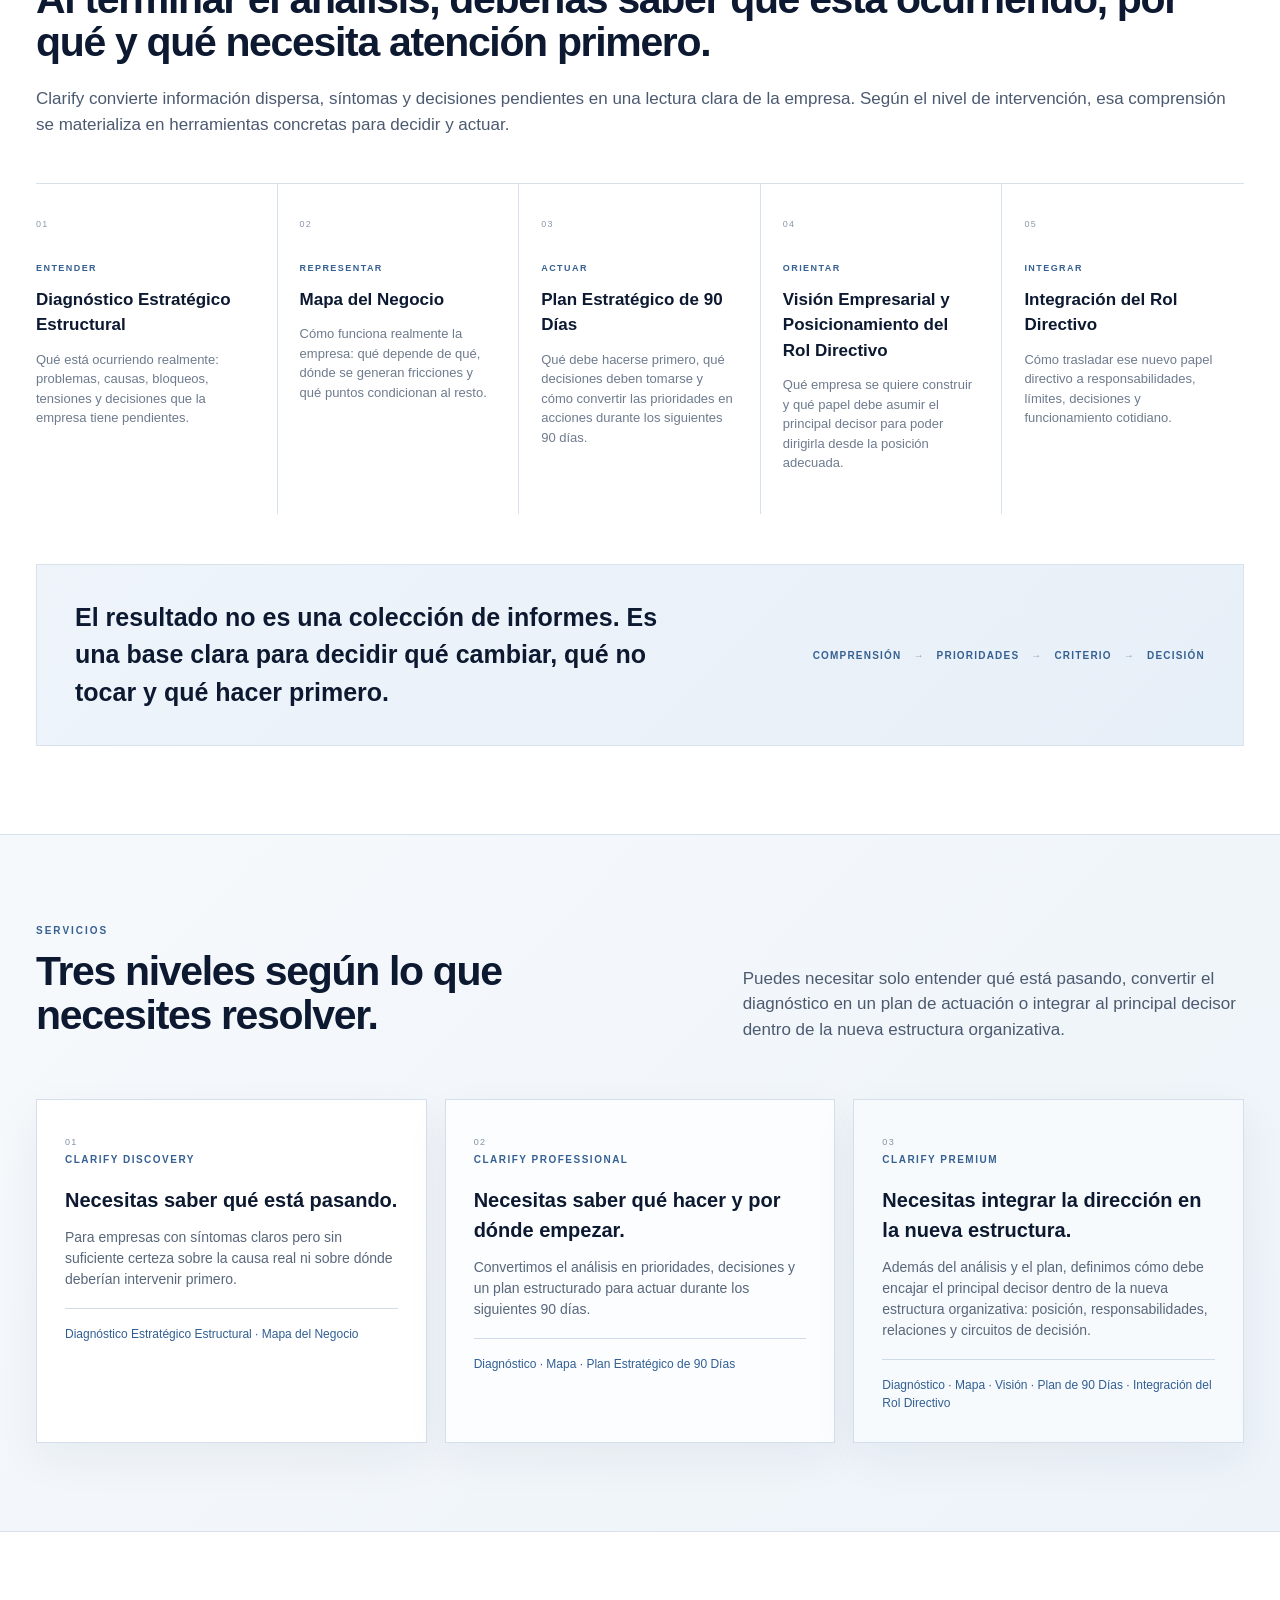
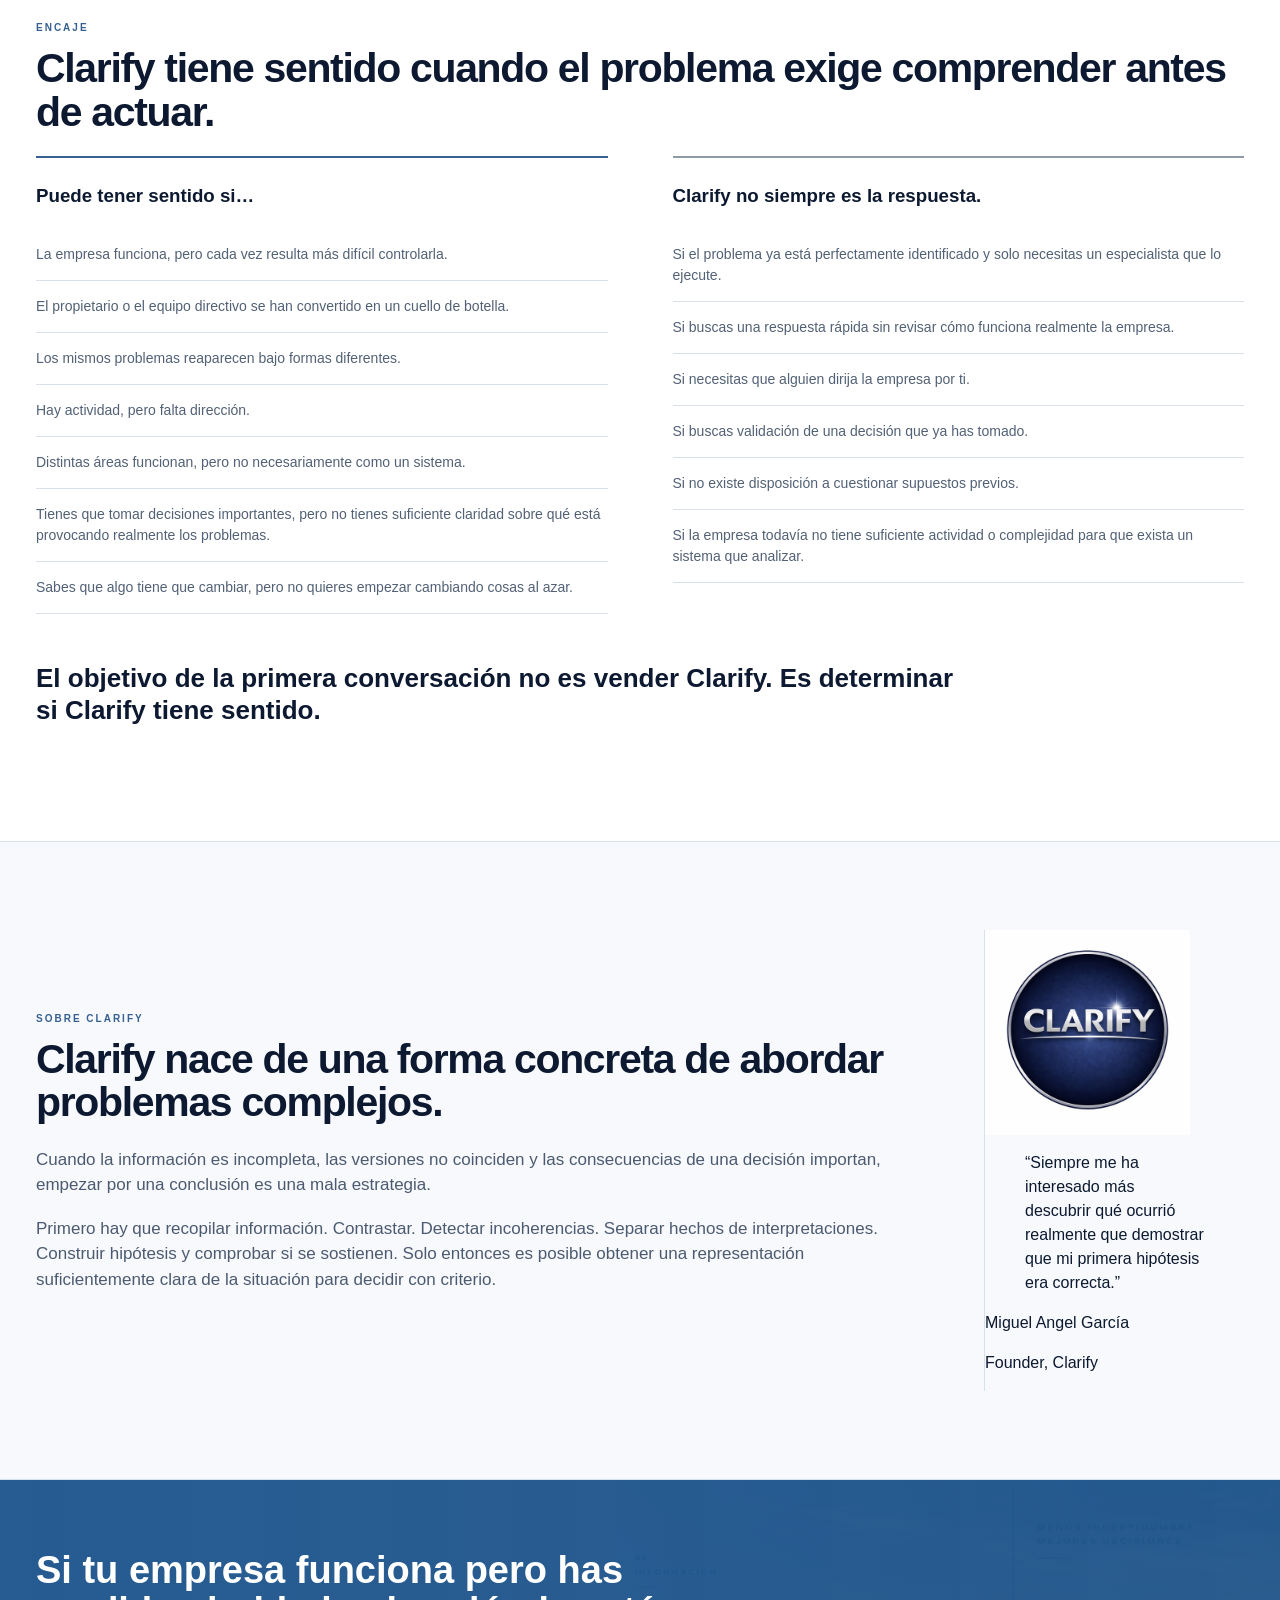
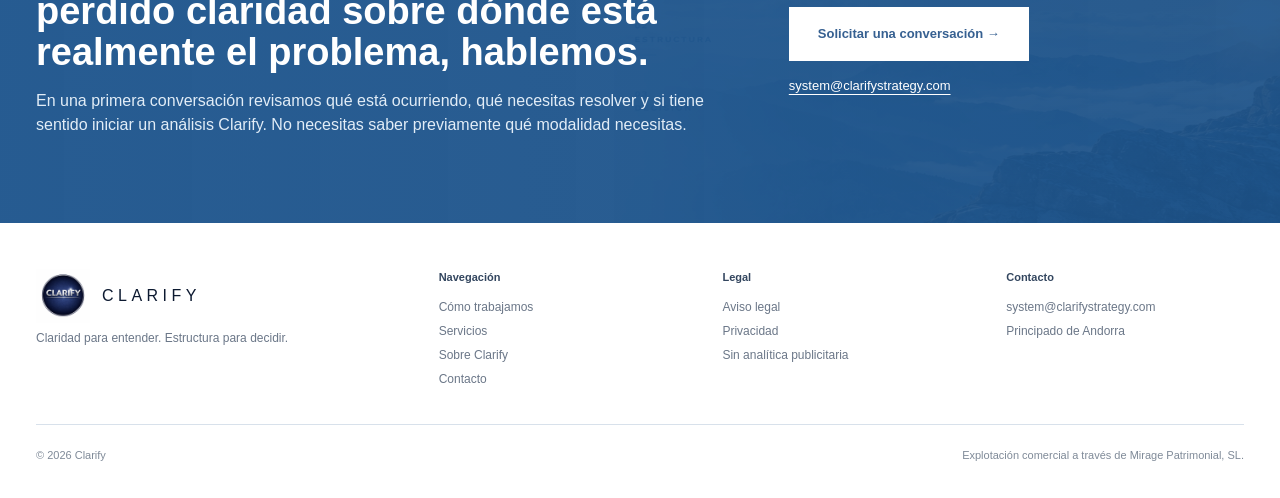
==== commit 4b91c50f: "Finalize Clarify V1.4 Spanish" ====
--- a/index.html
+++ b/index.html
@@ -112,7 +112,7 @@
     </div>
   </section>
 
-  <section class="section soft">
+  <section class="section soft analysis-section">
     <div class="wrap system-layout">
       <div>
         <p class="rule-title">Un sistema de análisis</p>
@@ -150,12 +150,12 @@
     <div class="wrap">
       <div class="services-head">
         <div><p class="rule-title">Servicios</p><h2>Tres niveles según lo que necesites resolver.</h2></div>
-        <p class="section-copy">Puedes necesitar solo entender qué está pasando, convertir el diagnóstico en un plan de actuación o trabajar también cómo debe integrarse la dirección en la nueva estructura.</p>
+        <p class="section-copy">Puedes necesitar solo entender qué está pasando, convertir el diagnóstico en un plan de actuación o integrar al principal decisor dentro de la nueva estructura organizativa.</p>
       </div>
       <div class="service-grid">
         <article class="service-card"><span class="service-number">01</span><p class="mode">Clarify Discovery</p><h3>Necesitas saber qué está pasando.</h3><p>Para empresas con síntomas claros pero sin suficiente certeza sobre la causa real ni sobre dónde deberían intervenir primero.</p><div class="docs">Diagnóstico Estratégico Estructural · Mapa del Negocio</div></article>
         <article class="service-card"><span class="service-number">02</span><p class="mode">Clarify Professional</p><h3>Necesitas saber qué hacer y por dónde empezar.</h3><p>Convertimos el análisis en prioridades, decisiones y un plan estructurado para actuar durante los siguientes 90 días.</p><div class="docs">Diagnóstico · Mapa · Plan Estratégico de 90 Días</div></article>
-        <article class="service-card"><span class="service-number">03</span><p class="mode">Clarify Premium</p><h3>Necesitas cambiar también cómo se dirige la empresa.</h3><p>Además del análisis y el plan, trabajamos la posición, responsabilidades y papel del principal decisor dentro de la estructura que la empresa necesita.</p><div class="docs">Diagnóstico · Mapa · Visión · Plan de 90 Días · Integración del Rol Directivo</div></article>
+        <article class="service-card"><span class="service-number">03</span><p class="mode">Clarify Premium</p><h3>Necesitas integrar la dirección en la nueva estructura.</h3><p>Además del análisis y el plan, definimos cómo debe encajar el principal decisor dentro de la nueva estructura organizativa: posición, responsabilidades, relaciones y circuitos de decisión.</p><div class="docs">Diagnóstico · Mapa · Visión · Plan de 90 Días · Integración del Rol Directivo</div></article>
       </div>
     </div>
   </section>
@@ -182,7 +182,7 @@
           <p>Primero hay que recopilar información. Contrastar. Detectar incoherencias. Separar hechos de interpretaciones. Construir hipótesis y comprobar si se sostienen. Solo entonces es posible obtener una representación suficientemente clara de la situación para decidir con criterio.</p>
         </div>
       </div>
-      <div class="about-logo-wrap"><img class="about-logo" src="assets/clarify-logo.png" alt="Clarify"></div>
+      <div class="about-logo-wrap"><div class="founder-card"><img class="about-logo" src="assets/clarify-logo.png" alt="Clarify"><blockquote>“Siempre me ha interesado más descubrir qué ocurrió realmente que demostrar que mi primera hipótesis era correcta.”</blockquote><p class="founder-name">Miguel Angel García</p><p class="founder-role">Founder, Clarify</p></div></div>
     </div>
   </section>
 
--- a/assets/styles.css
+++ b/assets/styles.css
@@ -348,3 +348,71 @@
       url("mountains-hero-en.jpg") center bottom/auto 52% no-repeat;
   }
 }
+
+/* V1.3 — Clarify color rhythm
+   White remains the dominant surface. Color is used to create hierarchy,
+   depth and pacing without changing the brand palette. */
+
+/* Recognition / problem section: a restrained cool field, almost white. */
+main > section:nth-of-type(3){
+  background:linear-gradient(135deg,#f7f9fc 0%,#eef3f8 100%);
+}
+
+/* Analysis-system section: the single deep-color moment in the body. */
+main > section:nth-of-type(5){
+  background:linear-gradient(135deg,#17365d 0%,#2a5686 55%,#366091 100%);
+  color:var(--white);
+  border-bottom-color:rgba(255,255,255,.16);
+}
+main > section:nth-of-type(5) h2,
+main > section:nth-of-type(5) h3{color:var(--white)}
+main > section:nth-of-type(5) .rule-title{color:#d9e2f3}
+main > section:nth-of-type(5) .section-copy,
+main > section:nth-of-type(5) .section-copy p{color:#e7eef7}
+main > section:nth-of-type(5) .system-inputs span,
+main > section:nth-of-type(5) .system-outputs span{
+  color:#fff;
+  border-color:rgba(217,226,243,.48);
+  background:rgba(255,255,255,.08);
+}
+main > section:nth-of-type(5) .system-core{
+  color:#fff;
+  border-color:#d9e2f3;
+  background:rgba(255,255,255,.05);
+  box-shadow:0 18px 55px rgba(8,25,46,.18);
+}
+main > section:nth-of-type(5) .system-core:before,
+main > section:nth-of-type(5) .system-core:after{background:rgba(217,226,243,.6)}
+main > section:nth-of-type(5) .system-outputs span:not(:last-child):after{color:#c5d6ea}
+
+/* Services: cards become clearer objects on a very light blue field. */
+#servicios{
+  background:linear-gradient(135deg,#f6f9fc 0%,#edf3f9 100%);
+}
+#servicios .service-card{
+  background:#fff;
+  border-color:#d4dfeb;
+  box-shadow:0 16px 42px rgba(13,37,67,.055);
+}
+#servicios .service-card:nth-child(2){background:#fbfdff}
+#servicios .service-card:nth-child(3){background:#f7fafd}
+
+/* About stays quiet, but distinct from the white fit section above. */
+#sobre{background:#f7f9fc}
+
+/* Give selected content surfaces a little more depth without adding new colors. */
+.quote-panel{
+  box-shadow:0 16px 42px rgba(13,37,67,.045);
+}
+.value-bar{
+  background:linear-gradient(135deg,#eef4fa 0%,#e7eff8 100%);
+  border:1px solid #d9e3ed;
+}
+
+/* On small screens retain the same rhythm and keep the dark analysis block legible. */
+@media(max-width:720px){
+  main > section:nth-of-type(5) .system-inputs span,
+  main > section:nth-of-type(5) .system-outputs span{
+    background:rgba(255,255,255,.10);
+  }
+}
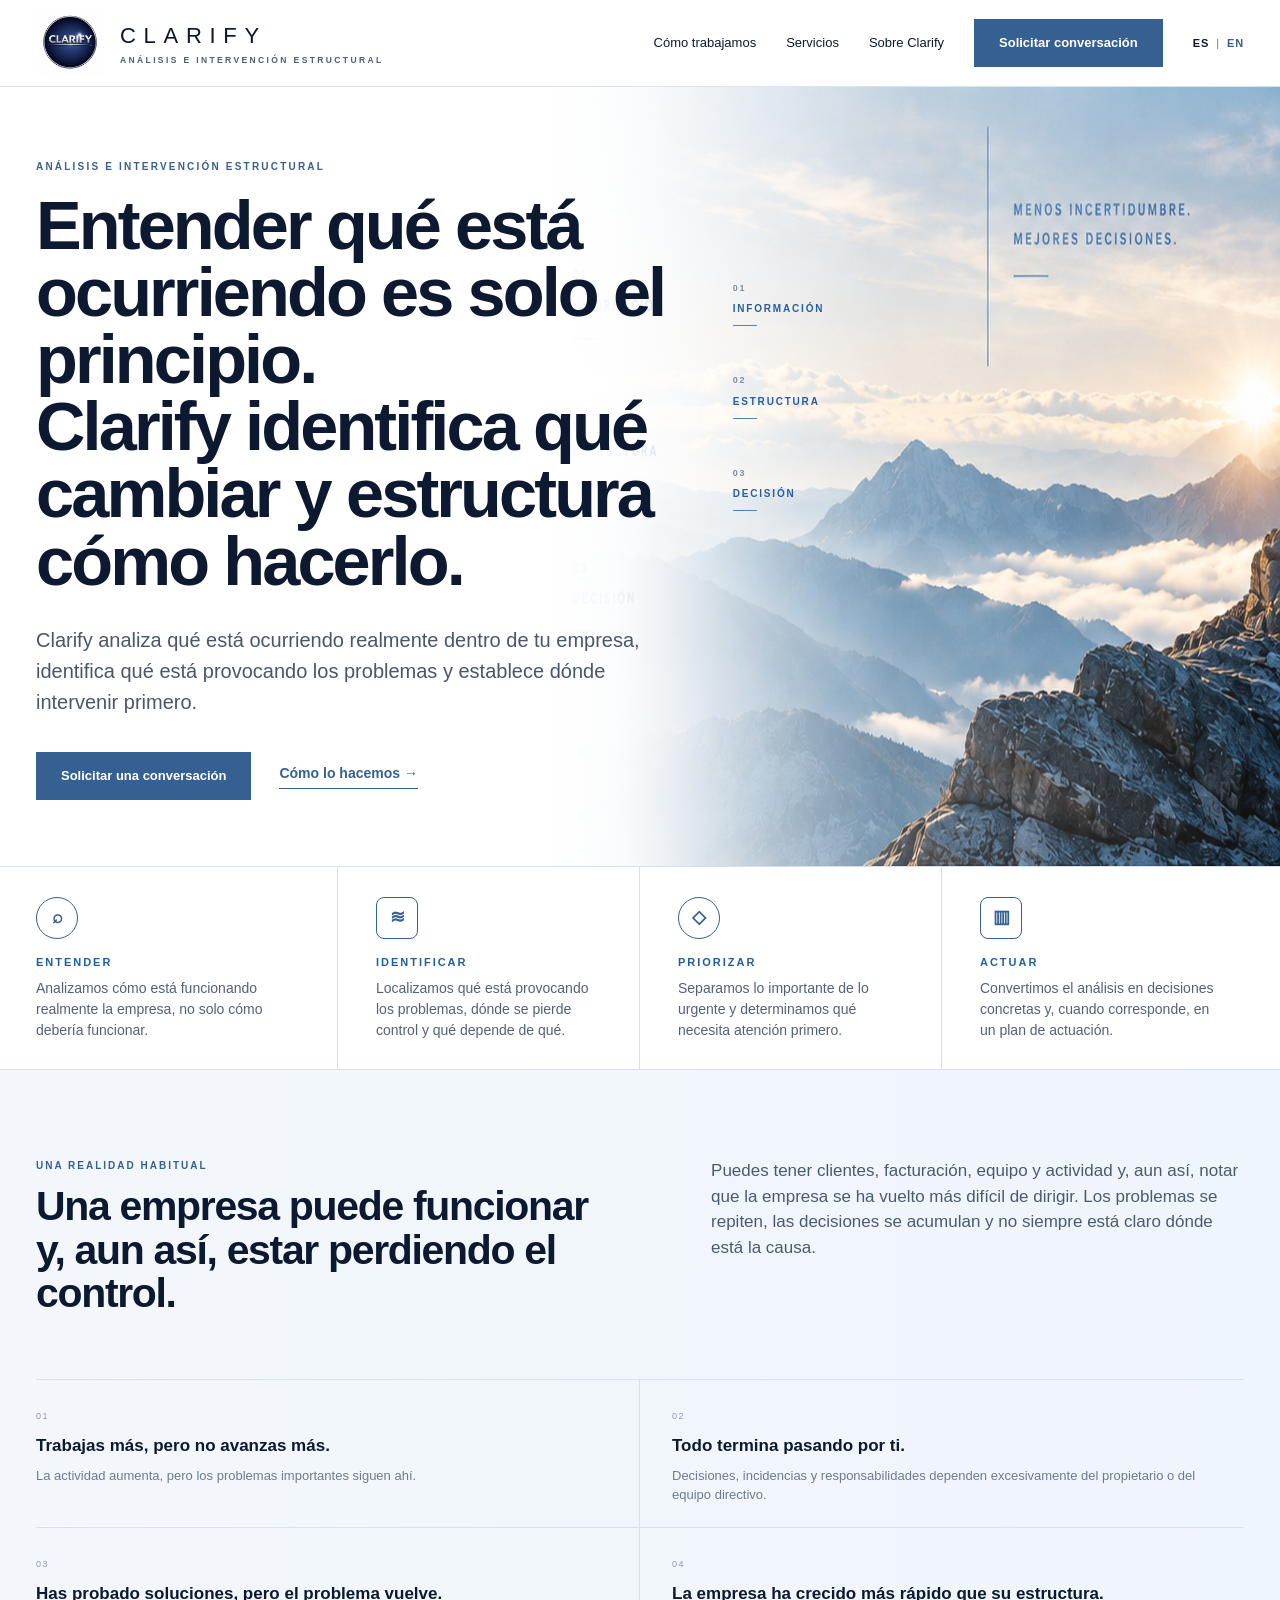
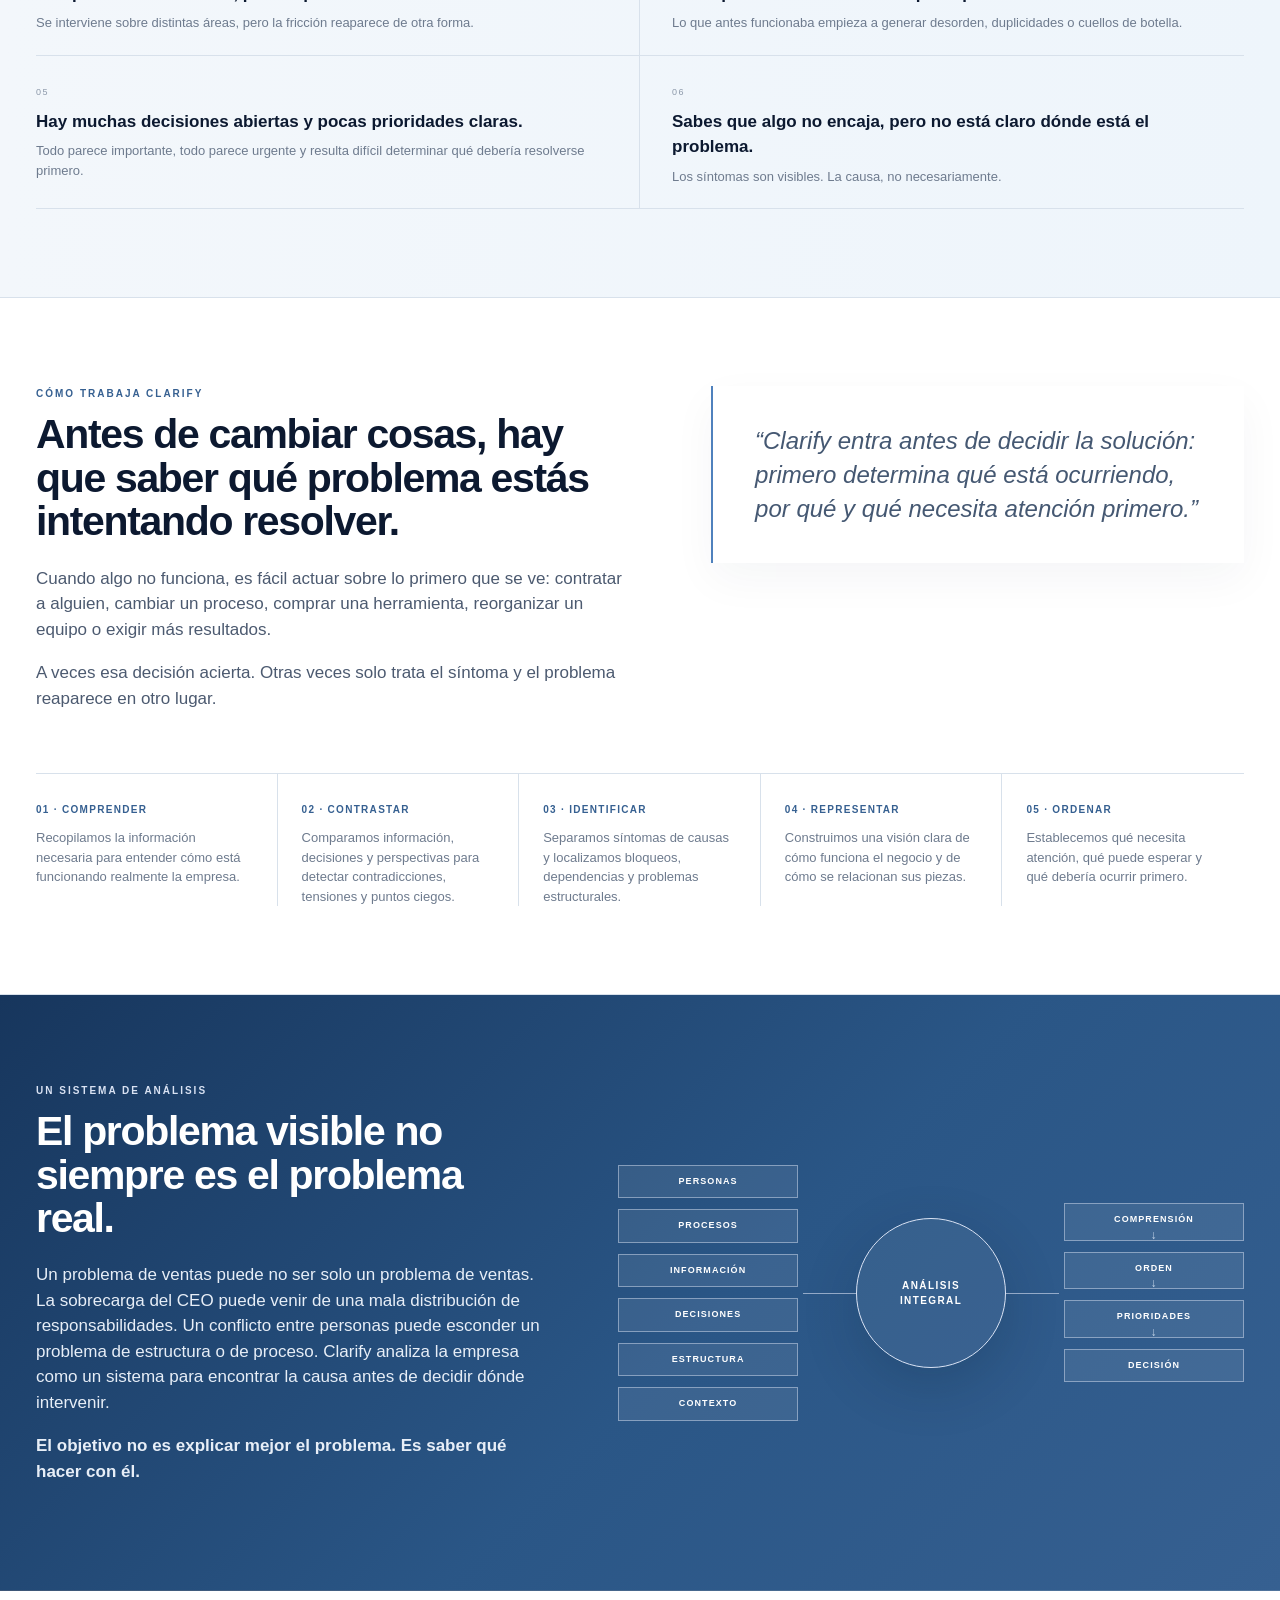
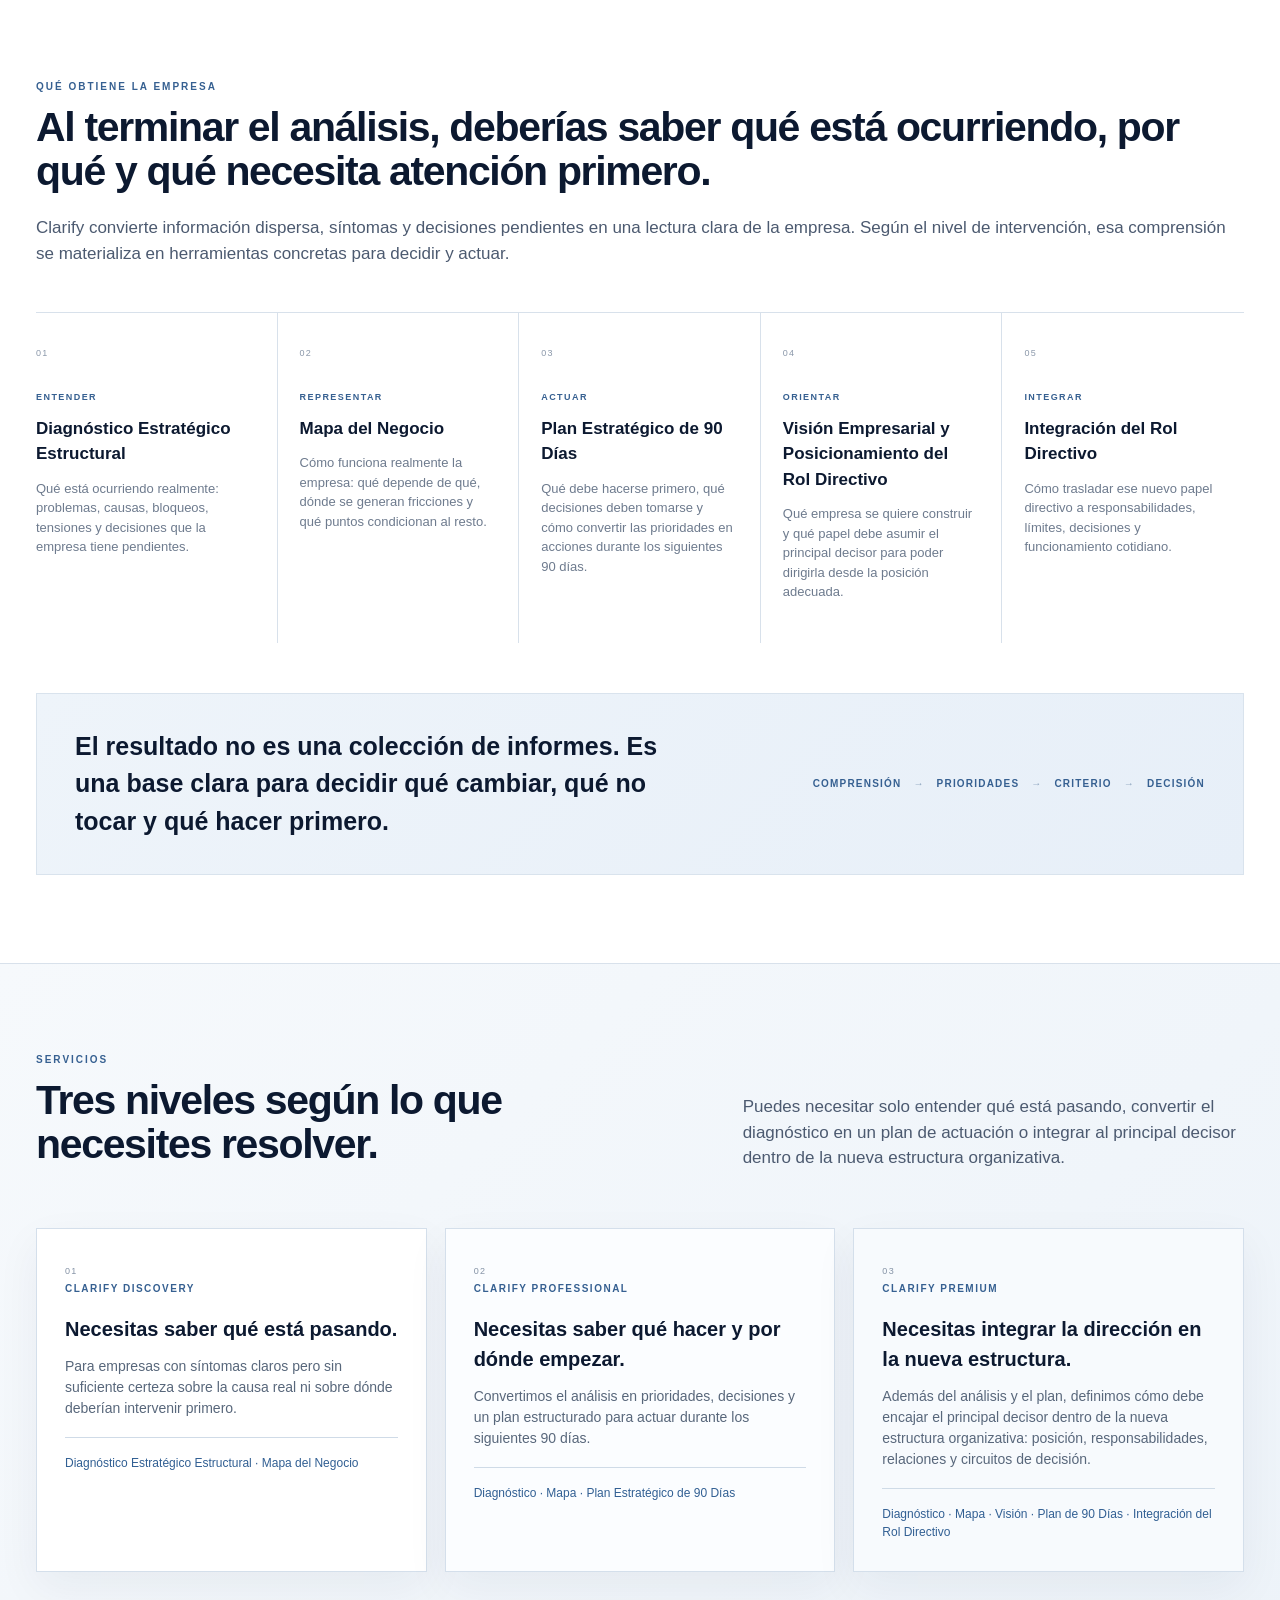
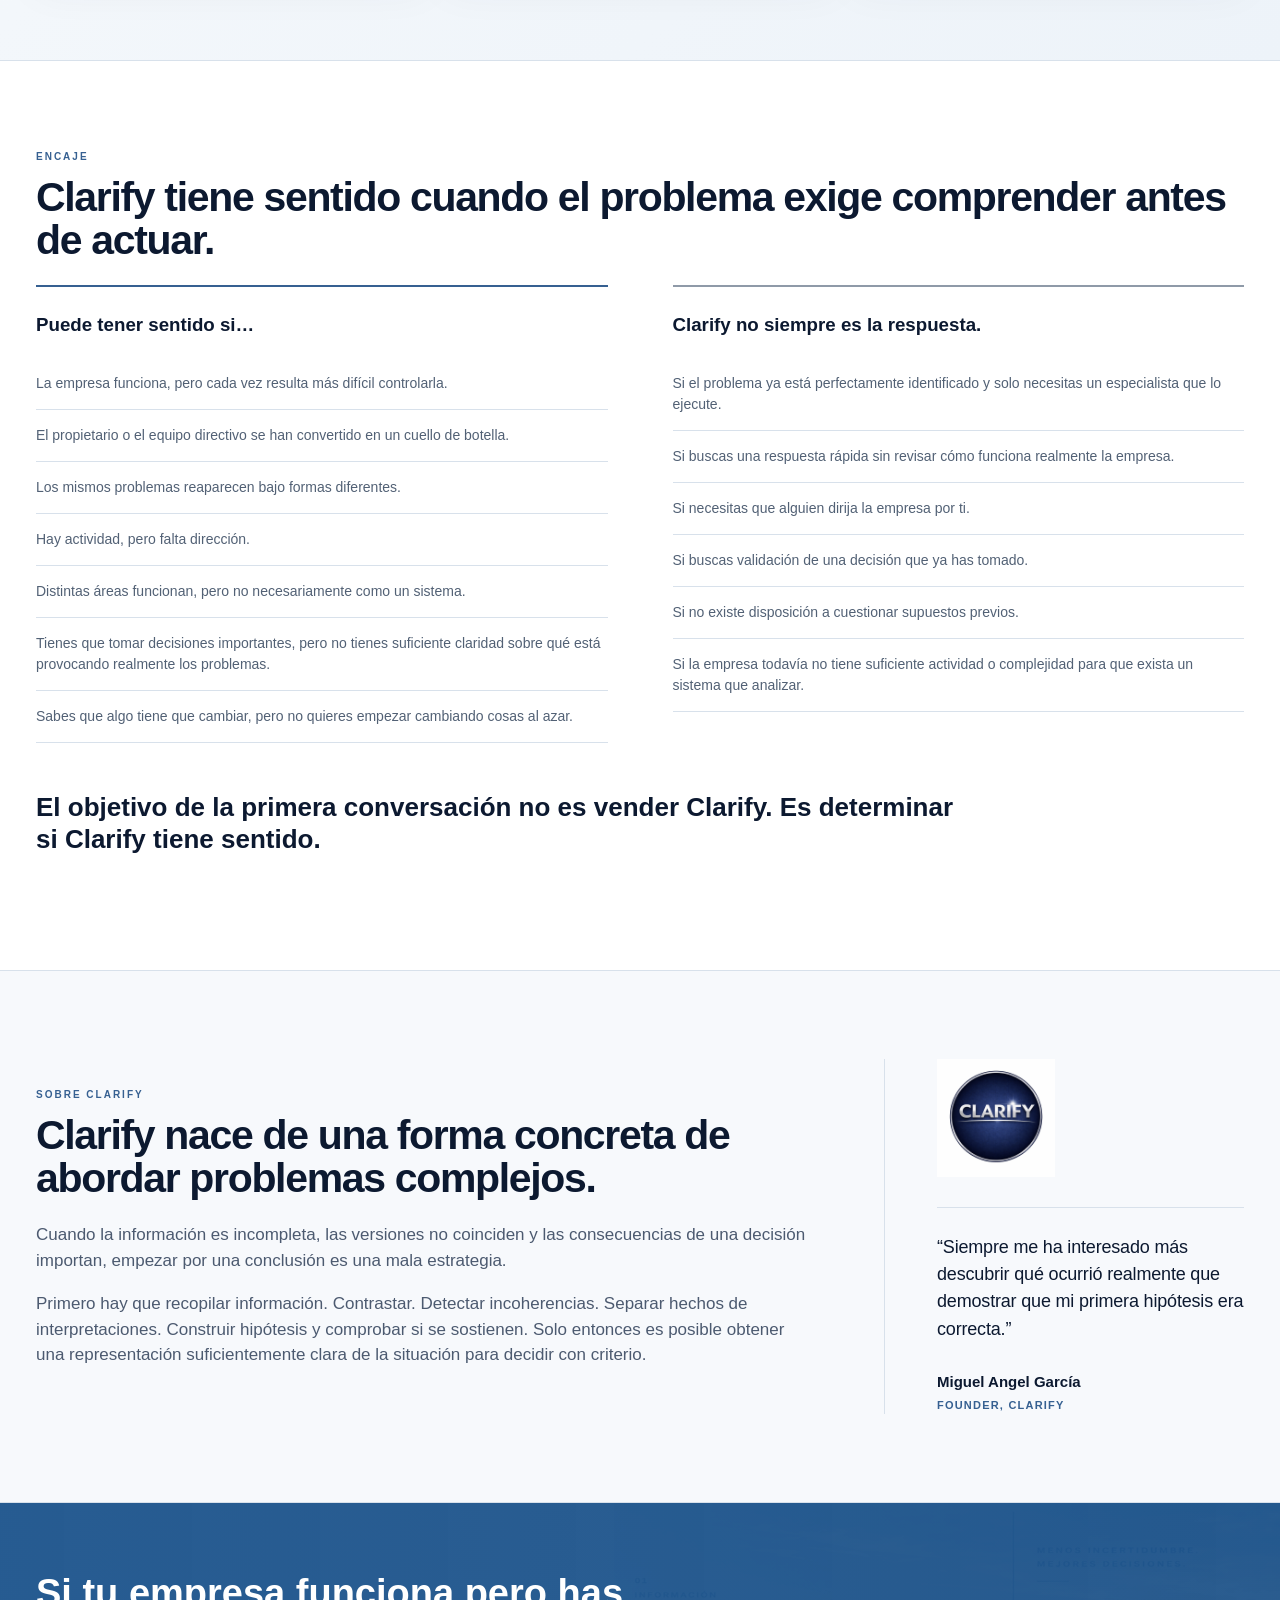
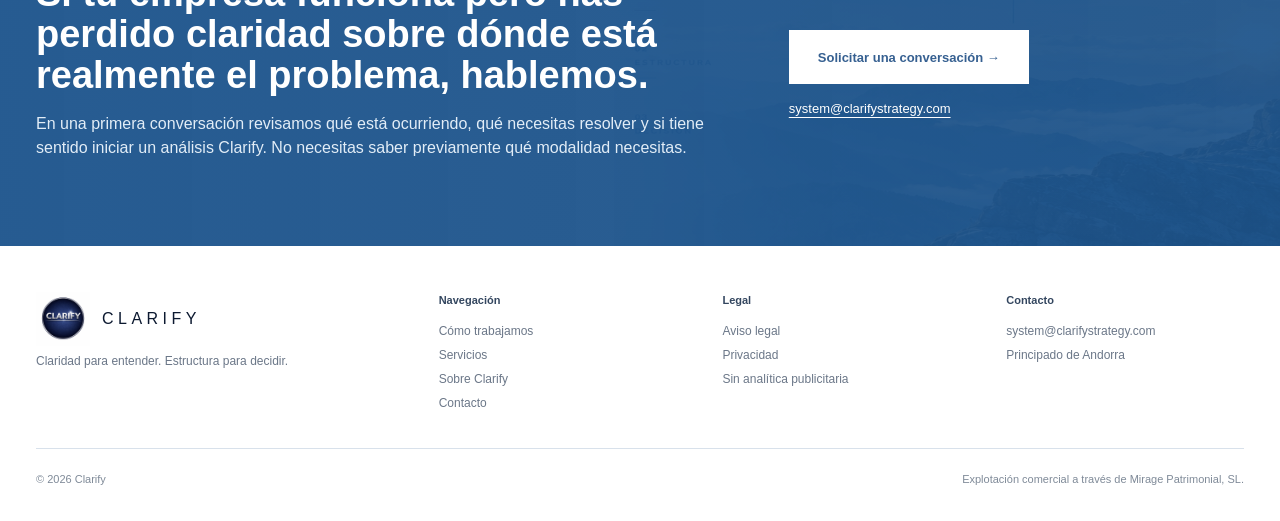
==== commit 5443378f: "Refine homepage hero" ====
--- a/index.html
+++ b/index.html
@@ -6,7 +6,7 @@
 <title>Clarify | Entender qué está ocurriendo. Saber dónde actuar.</title>
 <meta name="description" content="Clarify analiza cómo funciona realmente una empresa, identifica qué está provocando los problemas y establece dónde intervenir primero.">
 <link rel="canonical" href="https://www.clarifystrategy.com/">
-<meta property="og:title" content="Clarify | Tu empresa funciona. Pero algo no está funcionando como debería.">
+<meta property="og:title" content="Clarify | Entender qué está ocurriendo es solo el principio.">
 <meta property="og:description" content="Analizamos qué está ocurriendo realmente dentro de tu empresa, qué está provocando los problemas y dónde intervenir primero.">
 <meta property="og:type" content="website">
 <meta property="og:url" content="https://www.clarifystrategy.com/">
@@ -41,7 +41,7 @@
     <div class="wrap hero-inner">
       <div class="hero-copy">
         <p class="eyebrow">ANÁLISIS E INTERVENCIÓN ESTRUCTURAL</p>
-        <h1>Tu empresa funciona.<br>Pero algo no está funcionando como debería.</h1>
+        <h1>Entender qué está ocurriendo es solo el principio.<br>Clarify identifica qué cambiar y estructura cómo hacerlo.</h1>
         <p class="lead">Clarify analiza qué está ocurriendo realmente dentro de tu empresa, identifica qué está provocando los problemas y establece dónde intervenir primero.</p>
         <div class="hero-actions">
           <a class="cta" href="#contacto">Solicitar una conversación</a>
--- a/assets/styles.css
+++ b/assets/styles.css
@@ -242,9 +242,9 @@
 .fit-close{margin-top:48px;font-size:26px;font-weight:700;line-height:1.25;max-width:920px}
 
 /* About */
-.about-grid{display:grid;grid-template-columns:1fr 260px;gap:85px;align-items:center}
-.about-logo-wrap{border-left:1px solid var(--line);min-height:290px;display:flex;align-items:center;justify-content:center}
-.about-logo{width:205px;height:205px;object-fit:contain}
+.about-grid{display:grid;grid-template-columns:minmax(0,1fr) 360px;gap:72px;align-items:center}
+.about-logo-wrap{border-left:1px solid var(--line);min-height:330px;display:flex;align-items:center;justify-content:flex-start;padding-left:52px}
+.about-logo{width:118px;height:118px;object-fit:contain}
 
 /* Contact */
 .contact{
@@ -293,7 +293,7 @@
   .deliverable{border-bottom:1px solid var(--line)}
   .deliverable:nth-child(even){border-right:0}
   .service-grid{grid-template-columns:1fr}
-  .about-grid{grid-template-columns:1fr}.about-logo-wrap{border-left:0;border-top:1px solid var(--line);padding-top:40px}
+  .about-grid{grid-template-columns:1fr}.about-logo-wrap{border-left:0;border-top:1px solid var(--line);padding:40px 0 0;min-height:0}
   .footer-grid{grid-template-columns:1fr 1fr}
 }
 @media(max-width:720px){
@@ -326,7 +326,7 @@
   .value-bar{grid-template-columns:1fr;padding:28px 24px}
   .value-flow{justify-content:flex-start}
   .fit-grid{grid-template-columns:1fr}
-  .about-logo{width:170px;height:170px}
+  .about-logo{width:110px;height:110px}
   .contact h2{font-size:32px}
   .footer-grid{grid-template-columns:1fr}
 }
@@ -416,3 +416,38 @@
     background:rgba(255,255,255,.10);
   }
 }
+
+
+/* V1.4 — semantic and trust refinements */
+/* Explicit class replaces positional targeting for the analysis block. */
+.analysis-section{
+  background:linear-gradient(135deg,#17365d 0%,#2a5686 55%,#366091 100%)!important;
+  color:var(--white);
+  border-bottom-color:rgba(255,255,255,.16);
+}
+.analysis-section h2,.analysis-section h3{color:var(--white)}
+.analysis-section .rule-title{color:#d9e2f3}
+.analysis-section .section-copy,.analysis-section .section-copy p{color:#e7eef7}
+.analysis-section .system-inputs span,.analysis-section .system-outputs span{
+  color:#fff;border-color:rgba(217,226,243,.48);background:rgba(255,255,255,.08)
+}
+.analysis-section .system-core{
+  color:#fff;border-color:#d9e2f3;background:rgba(255,255,255,.05);
+  box-shadow:0 18px 55px rgba(8,25,46,.18)
+}
+.analysis-section .system-core:before,.analysis-section .system-core:after{background:rgba(217,226,243,.6)}
+.analysis-section .system-outputs span:not(:last-child):after{color:#c5d6ea}
+
+.founder-card{width:100%;max-width:320px;text-align:left}
+.founder-card .about-logo{display:block;margin:0 0 30px}
+.founder-card blockquote{
+  margin:0;padding:26px 0 0;border-top:1px solid var(--line);
+  font-size:18px;line-height:1.52;color:var(--ink);font-style:normal;font-weight:500;letter-spacing:-.01em
+}
+.founder-name{margin:28px 0 4px;font-size:15px;font-weight:700;color:var(--ink)}
+.founder-role{margin:0;font-size:11px;letter-spacing:.11em;text-transform:uppercase;color:var(--blue);font-weight:700}
+@media(max-width:720px){
+  .analysis-section .system-inputs span,.analysis-section .system-outputs span{background:rgba(255,255,255,.10)}
+  .founder-card{max-width:420px;text-align:left}
+  .founder-card .about-logo{margin-left:0}
+}
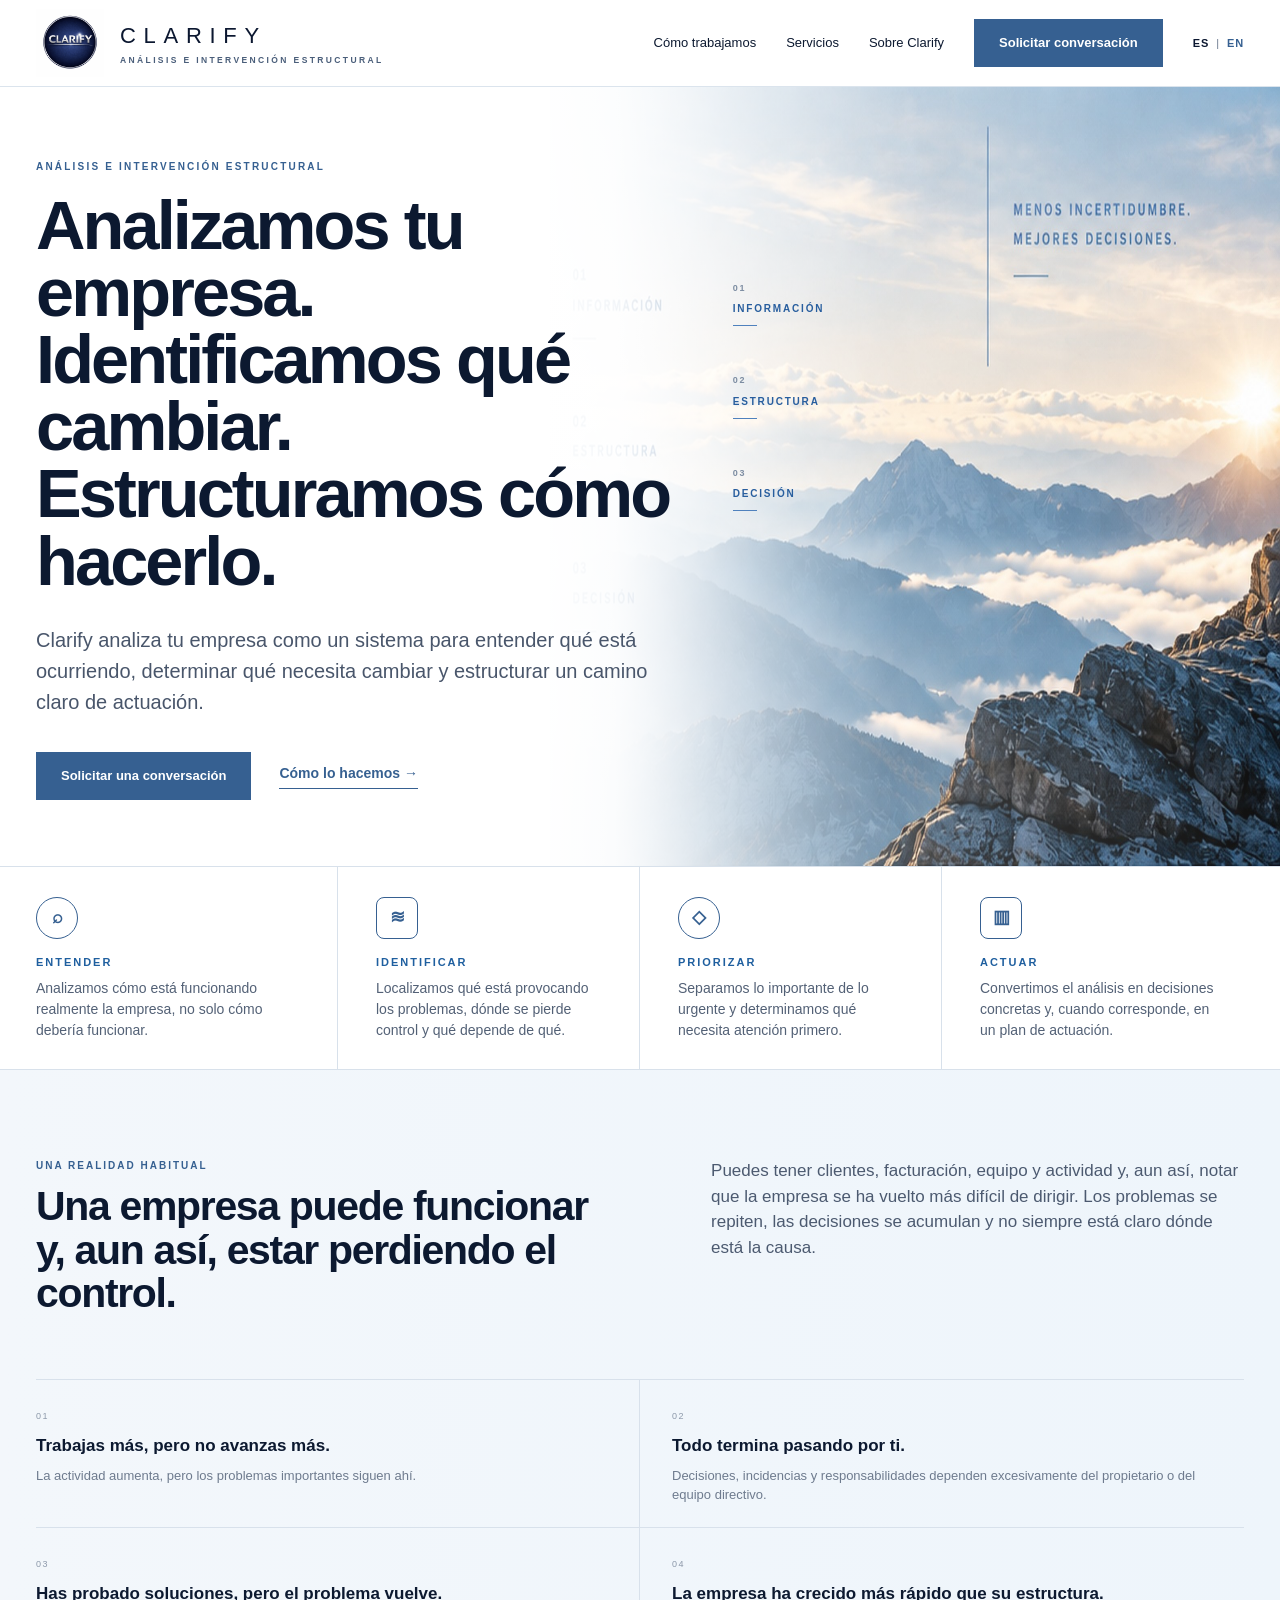
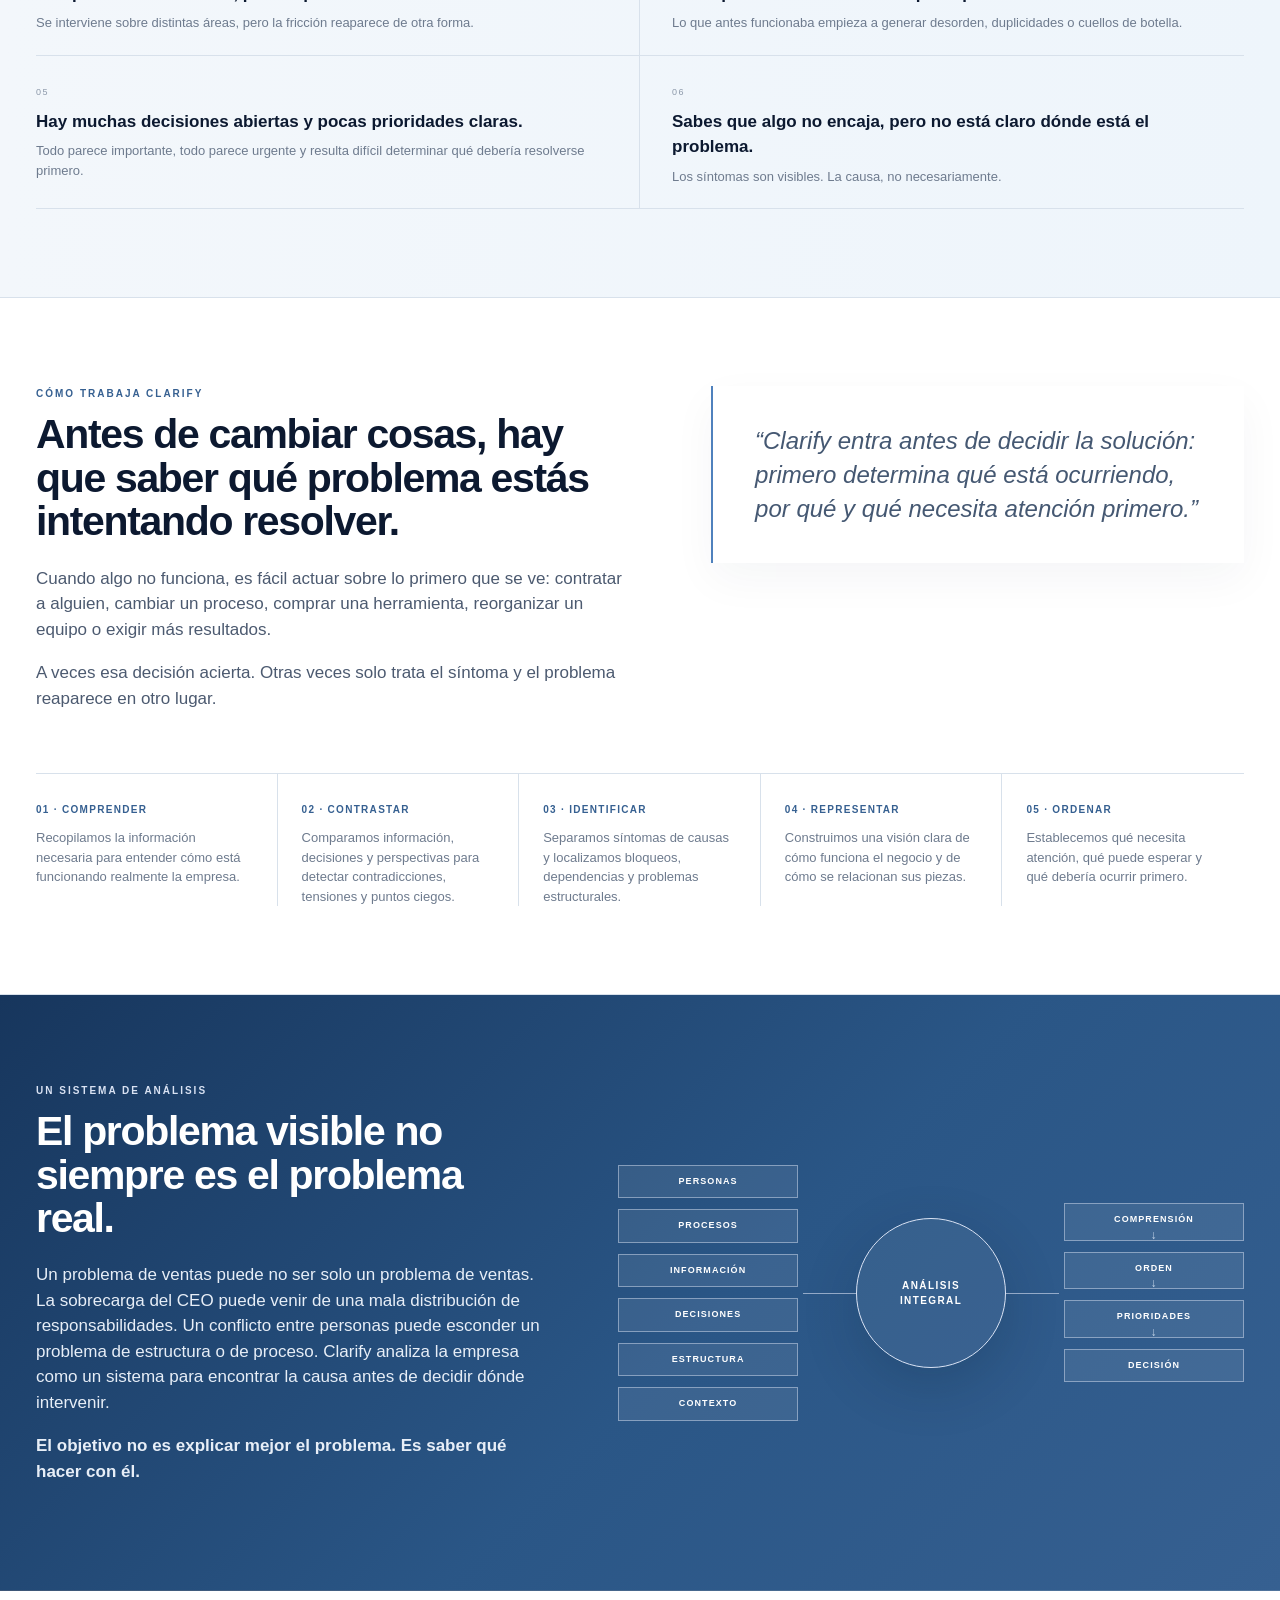
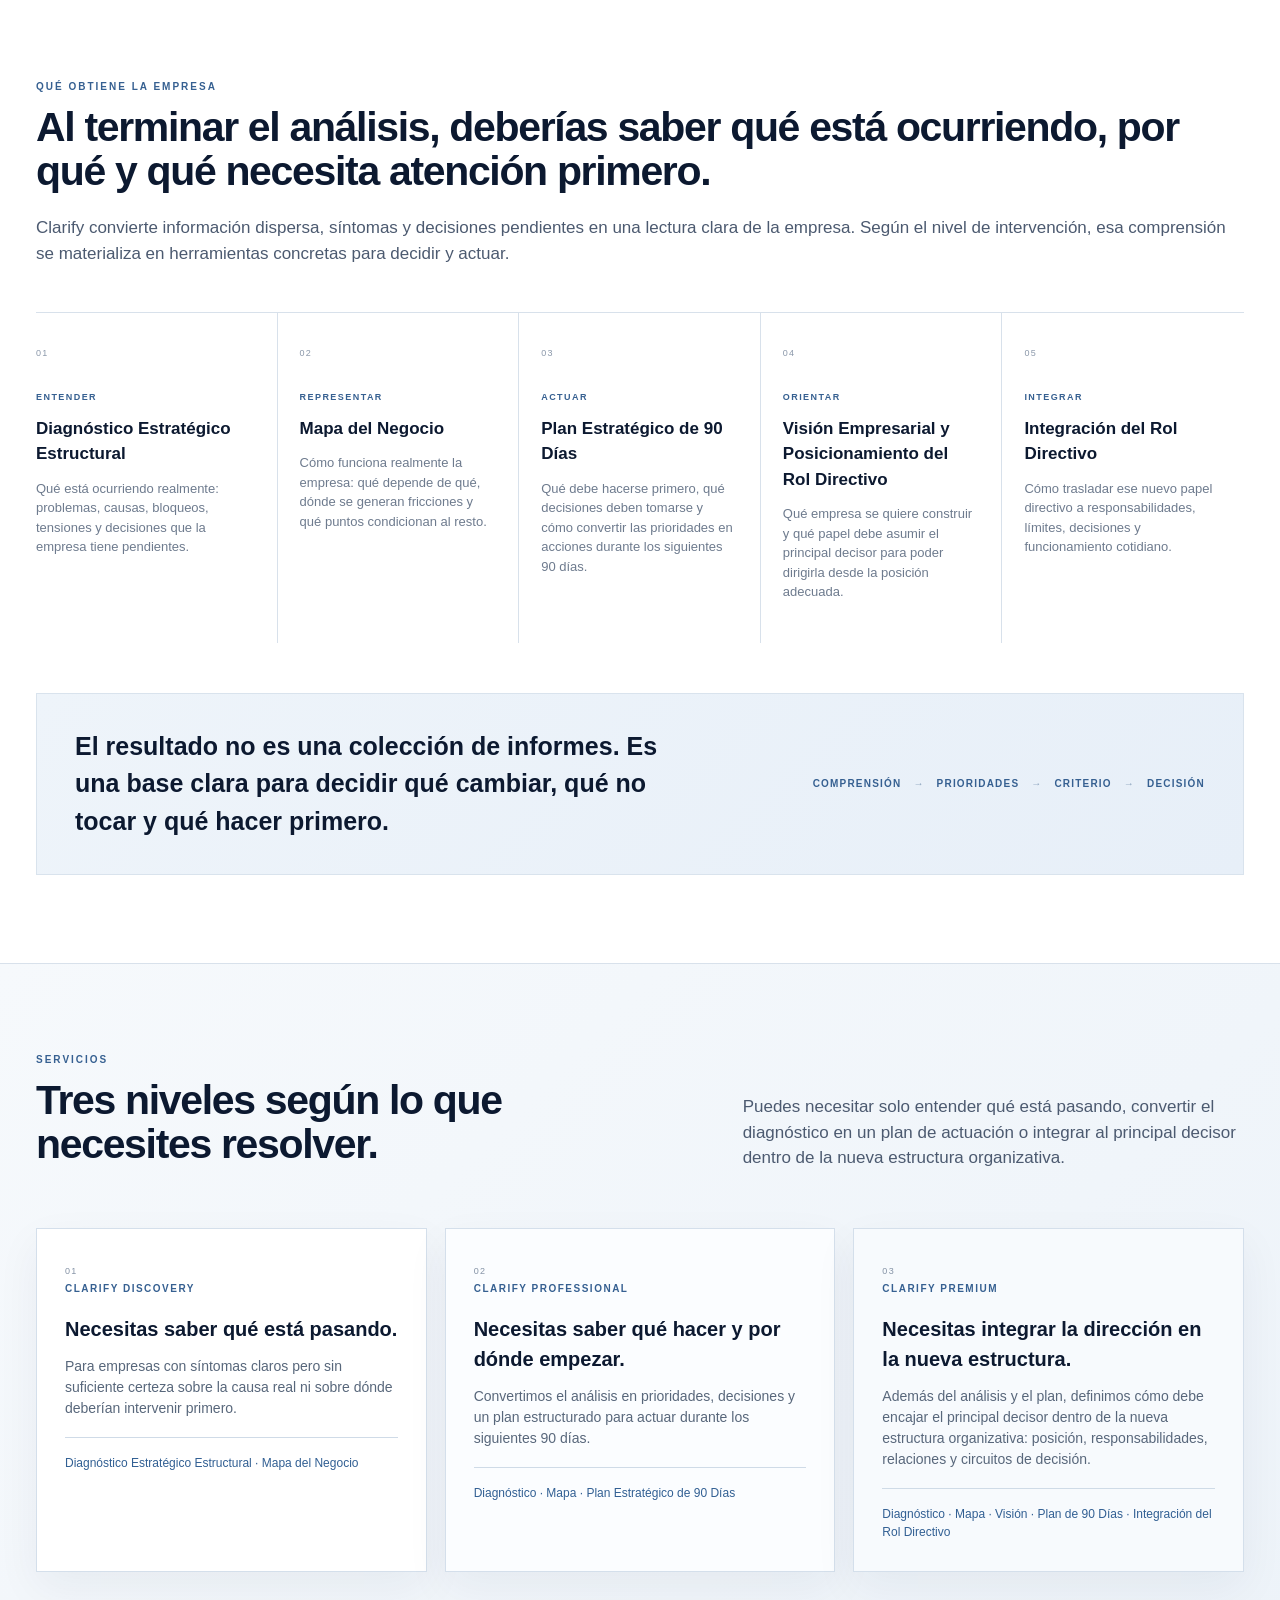
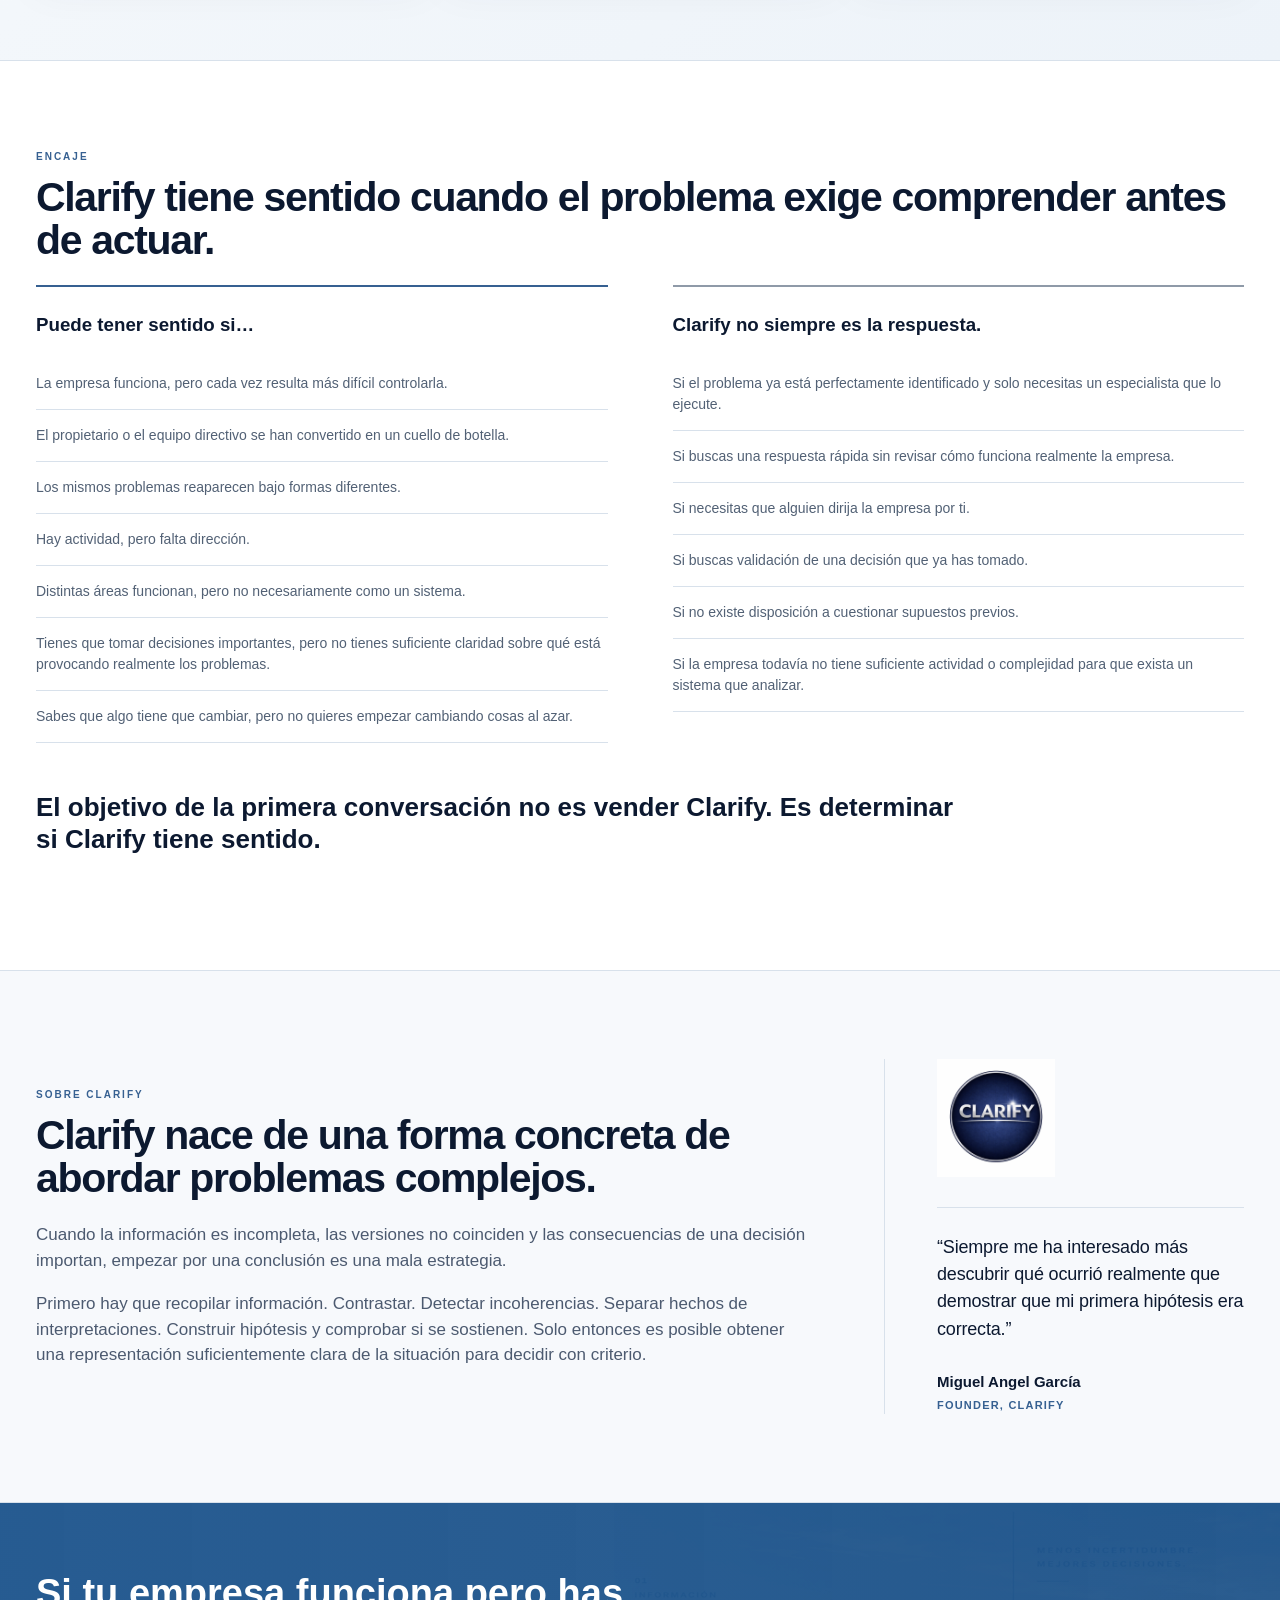
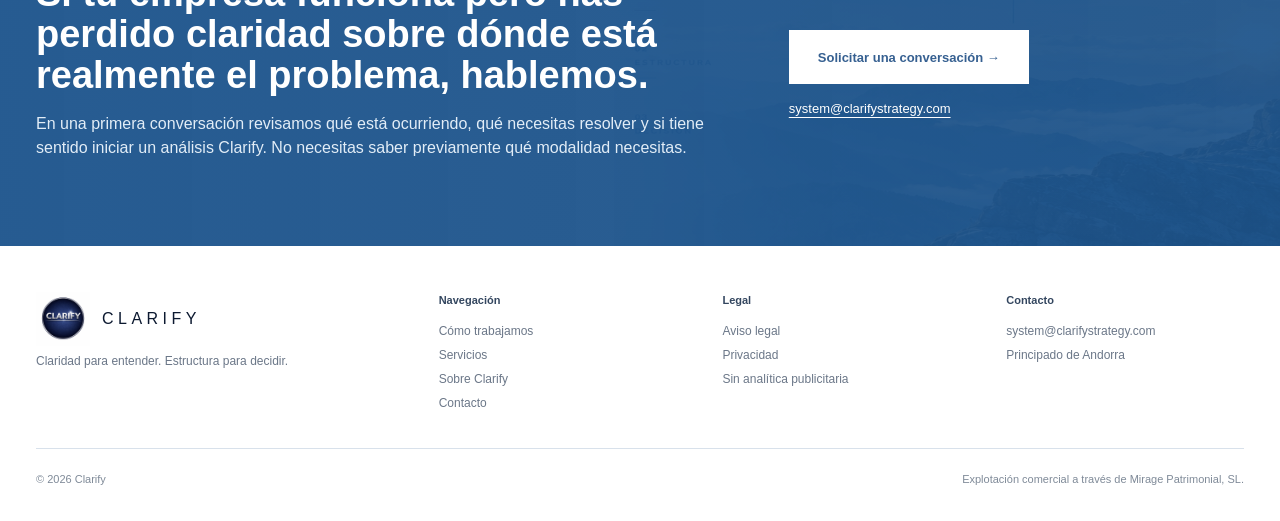
==== commit aae073ed: "Refine homepage hero" ====
--- a/index.html
+++ b/index.html
@@ -41,8 +41,8 @@
     <div class="wrap hero-inner">
       <div class="hero-copy">
         <p class="eyebrow">ANÁLISIS E INTERVENCIÓN ESTRUCTURAL</p>
-        <h1>Entender qué está ocurriendo es solo el principio.<br>Clarify identifica qué cambiar y estructura cómo hacerlo.</h1>
-        <p class="lead">Clarify analiza qué está ocurriendo realmente dentro de tu empresa, identifica qué está provocando los problemas y establece dónde intervenir primero.</p>
+        <h1>Analizamos tu empresa.<br>Identificamos qué cambiar. Estructuramos cómo hacerlo.</h1>
+        <p class="lead">Clarify analiza tu empresa como un sistema para entender qué está ocurriendo, determinar qué necesita cambiar y estructurar un camino claro de actuación.</p>
         <div class="hero-actions">
           <a class="cta" href="#contacto">Solicitar una conversación</a>
           <a class="text-link" href="#como">Cómo lo hacemos →</a>
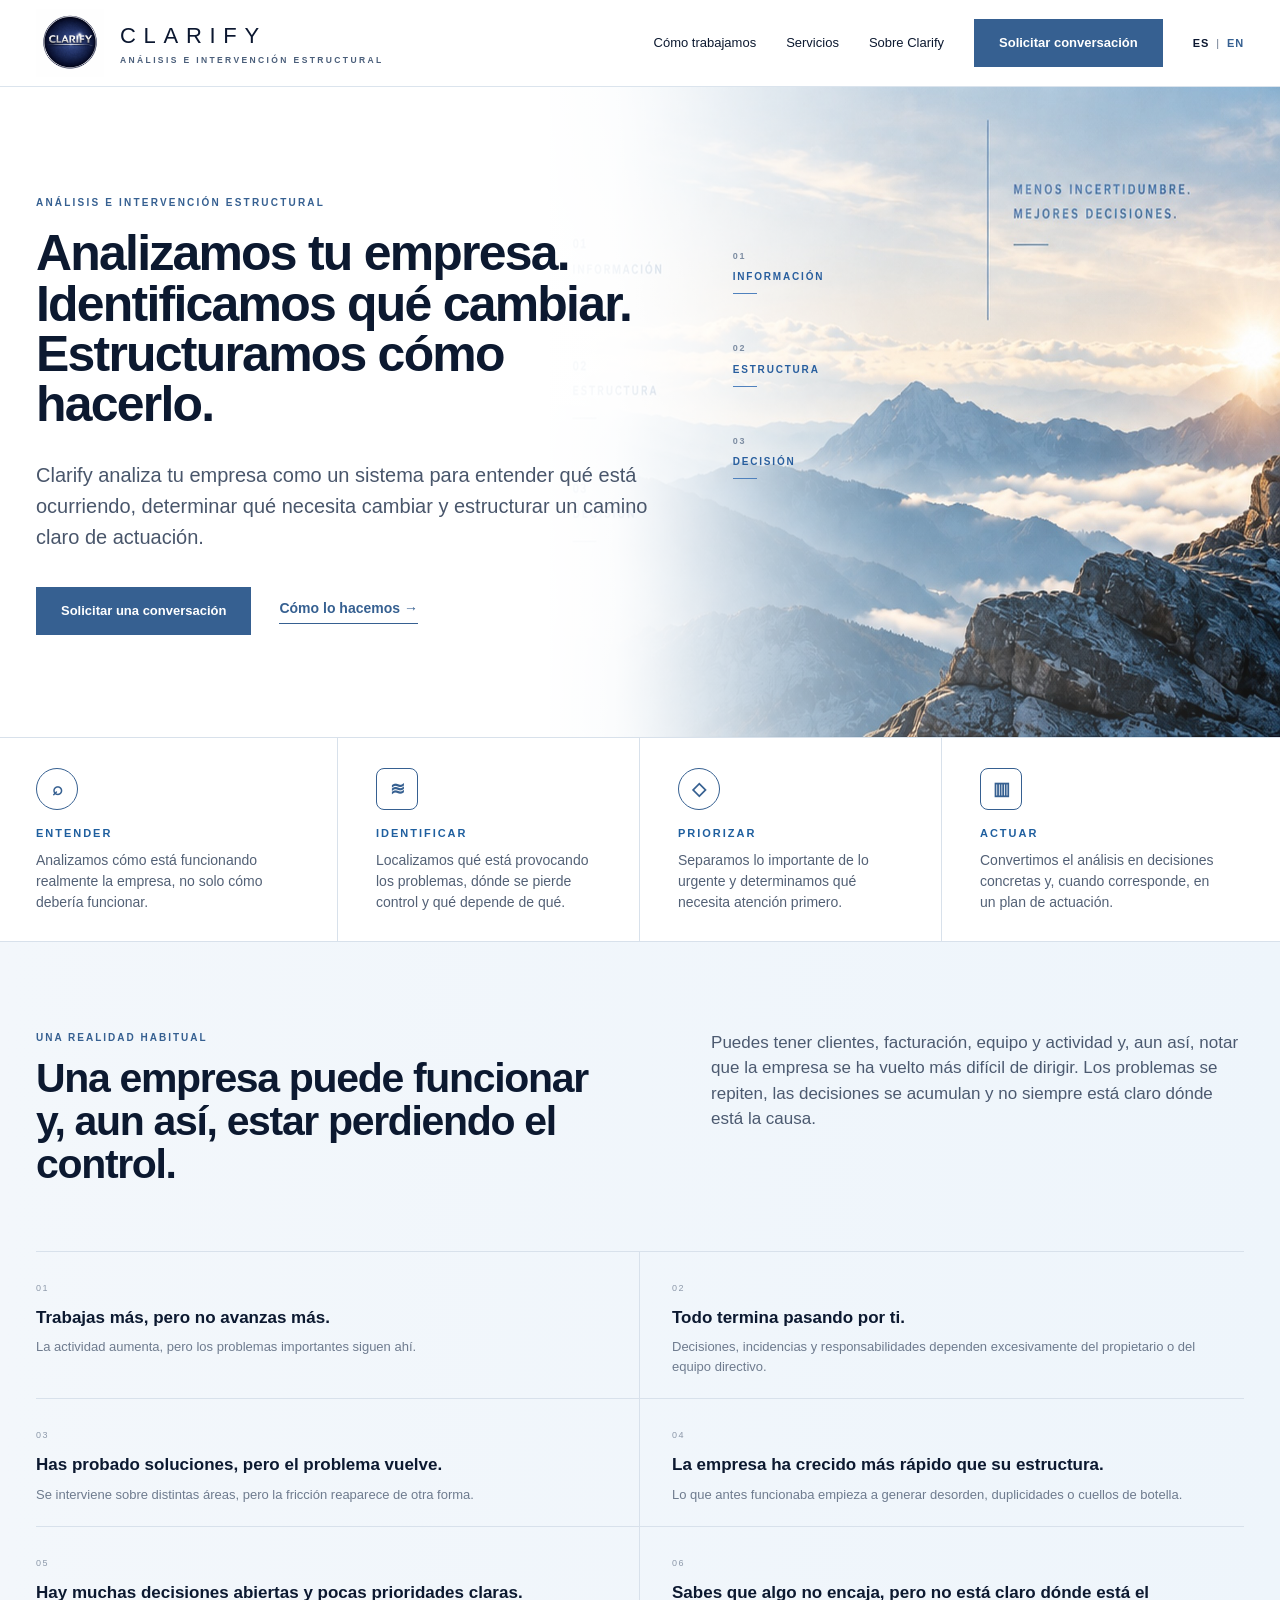
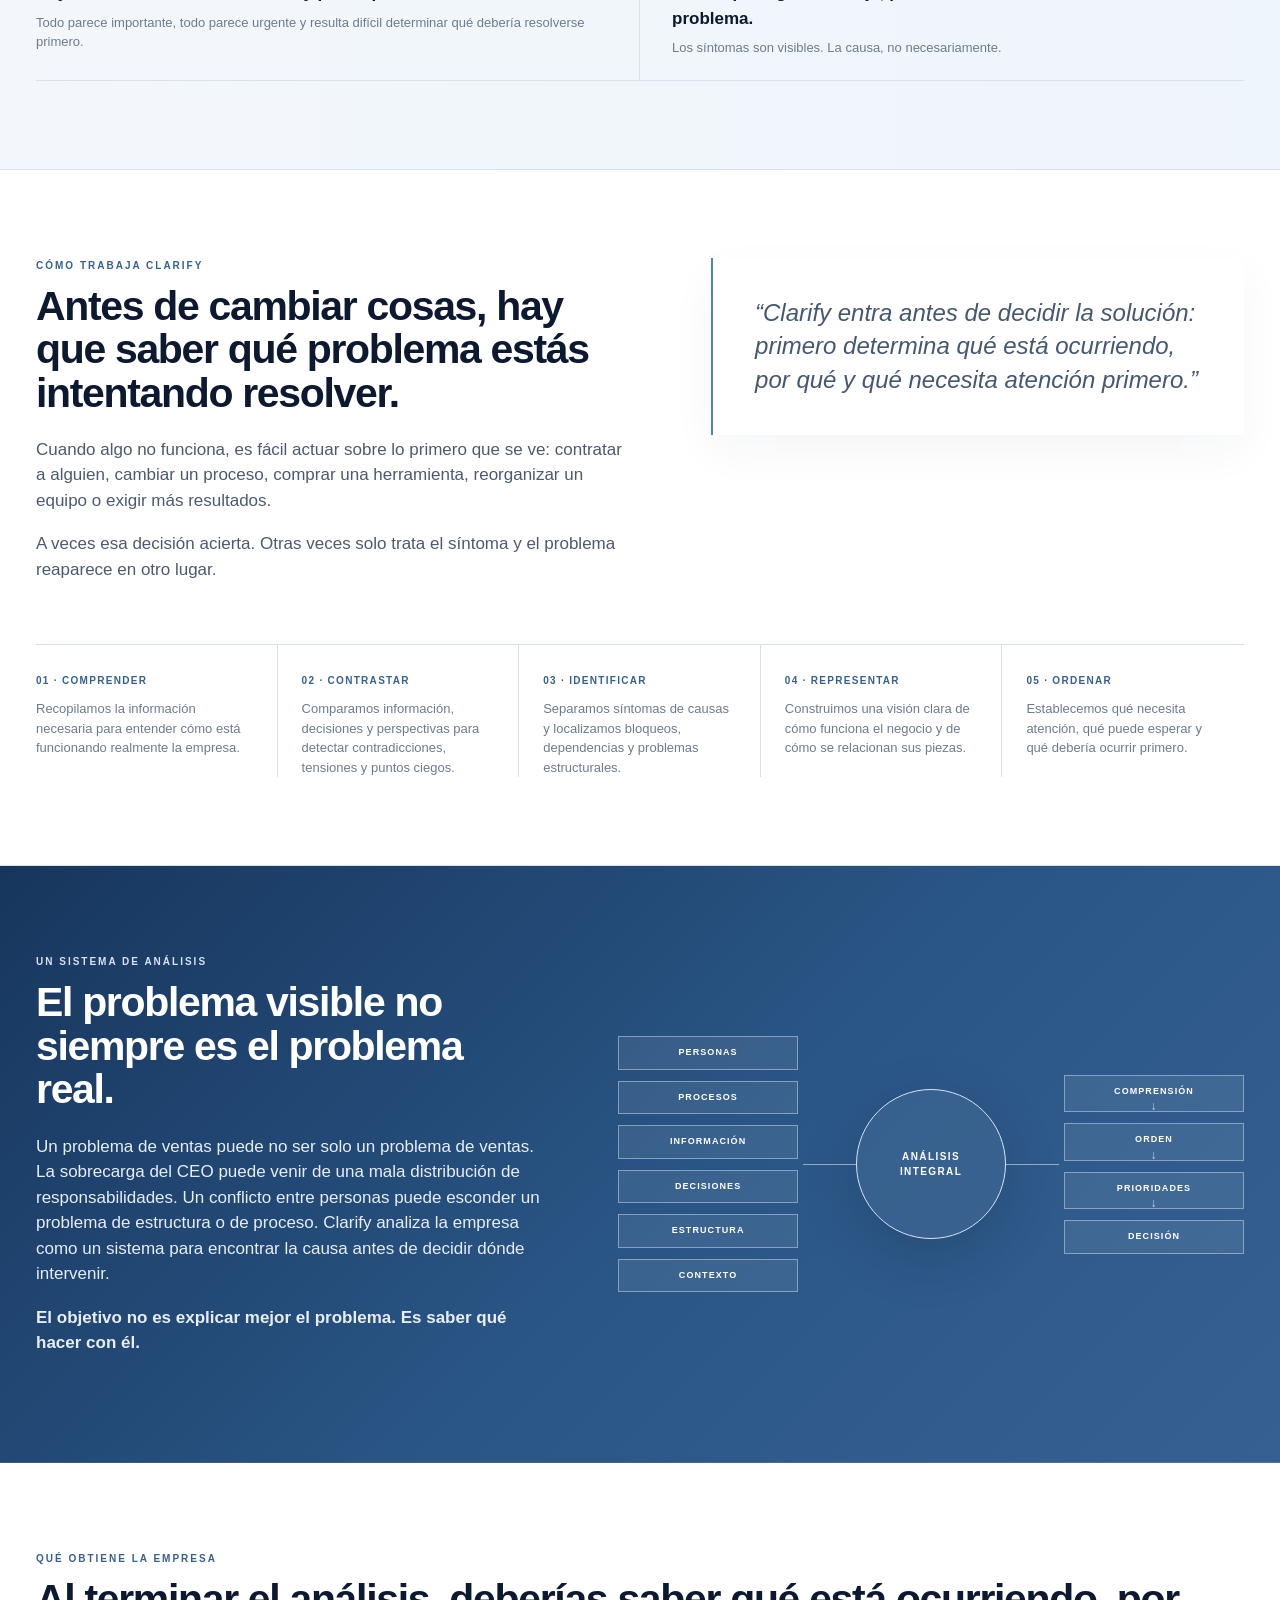
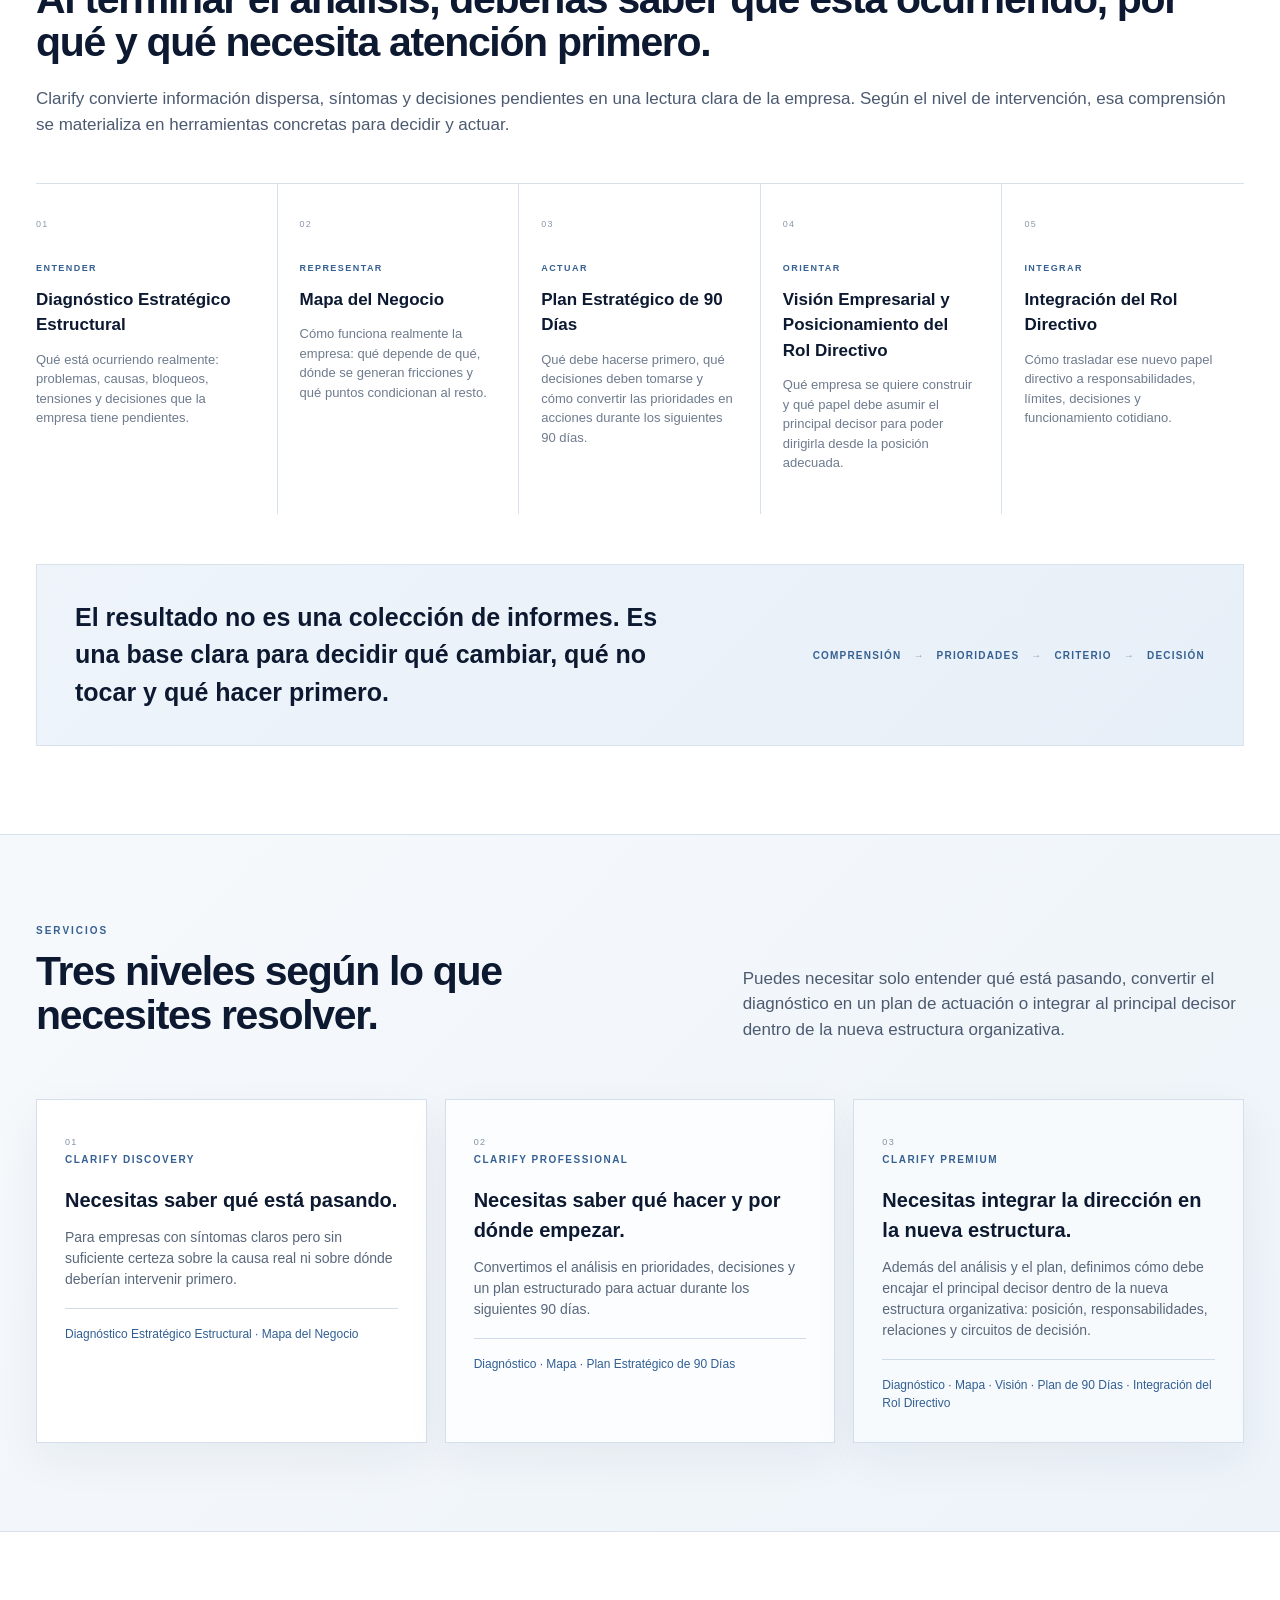
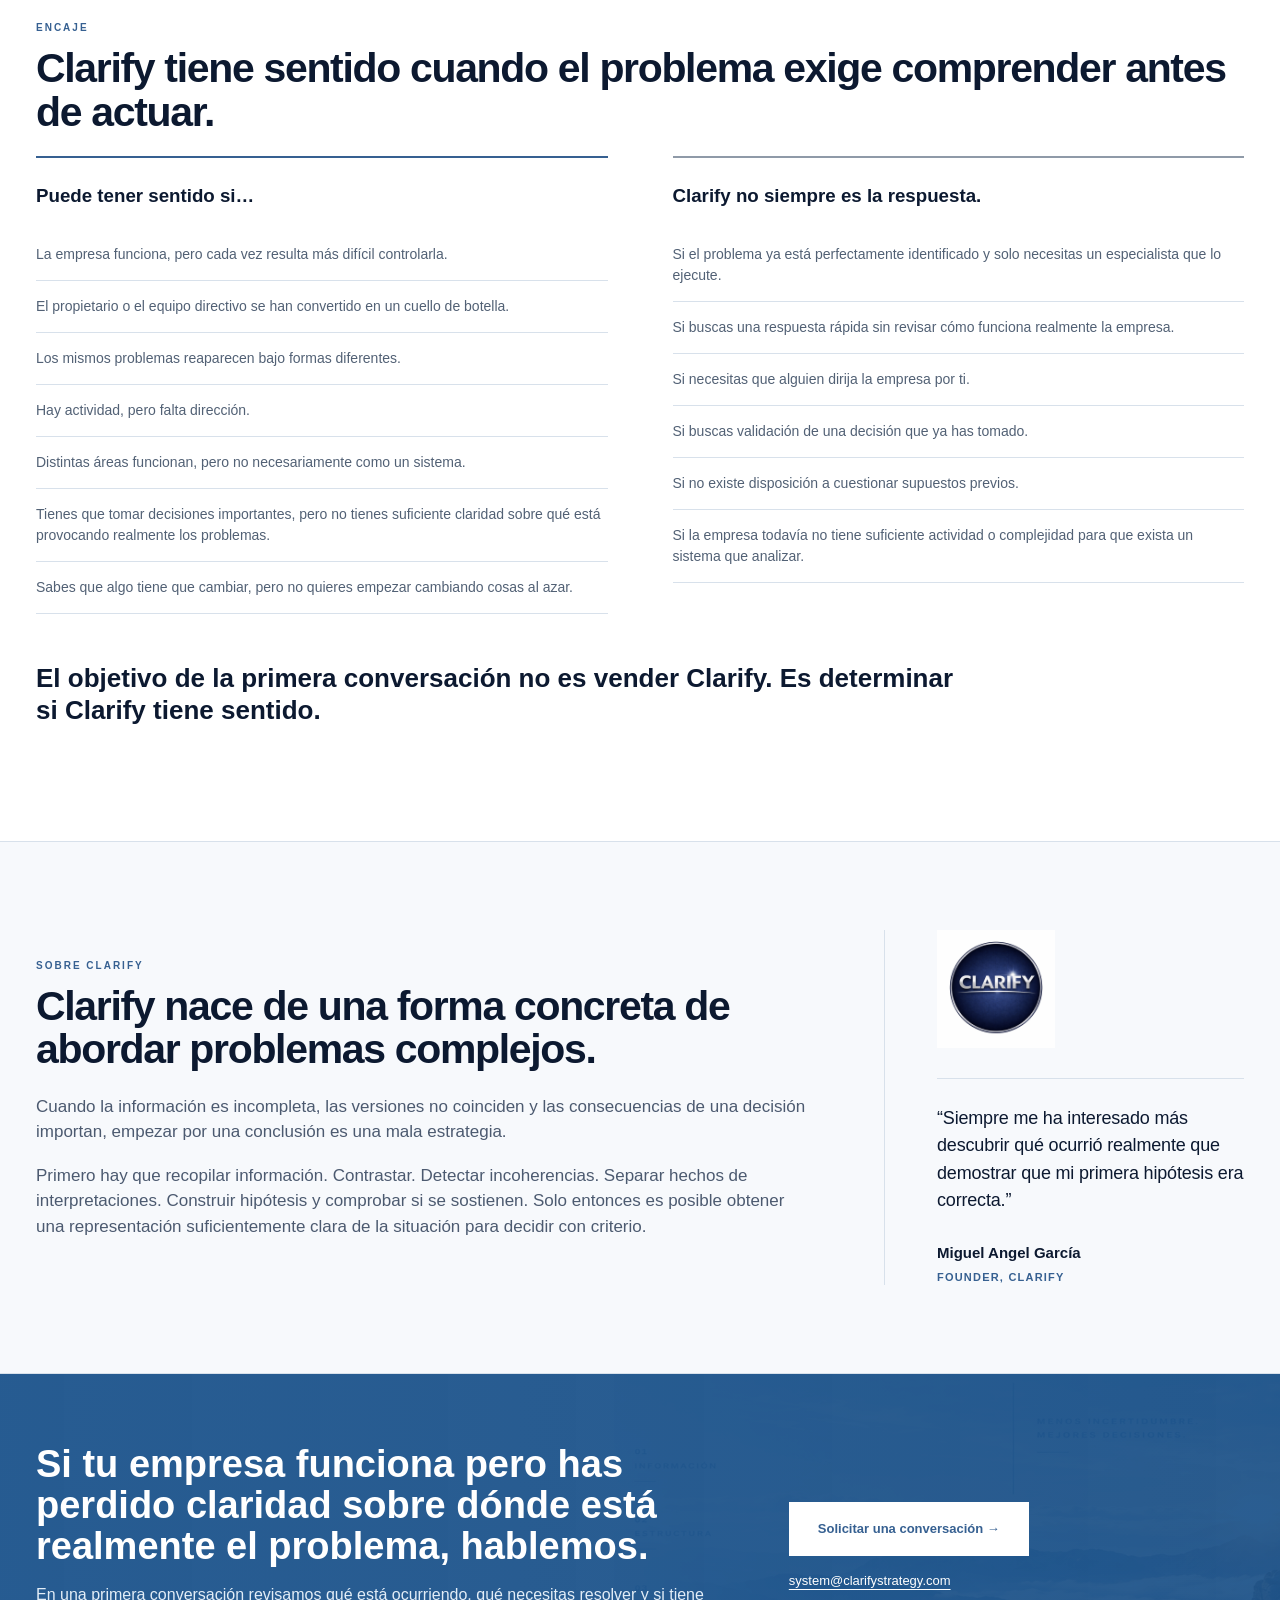
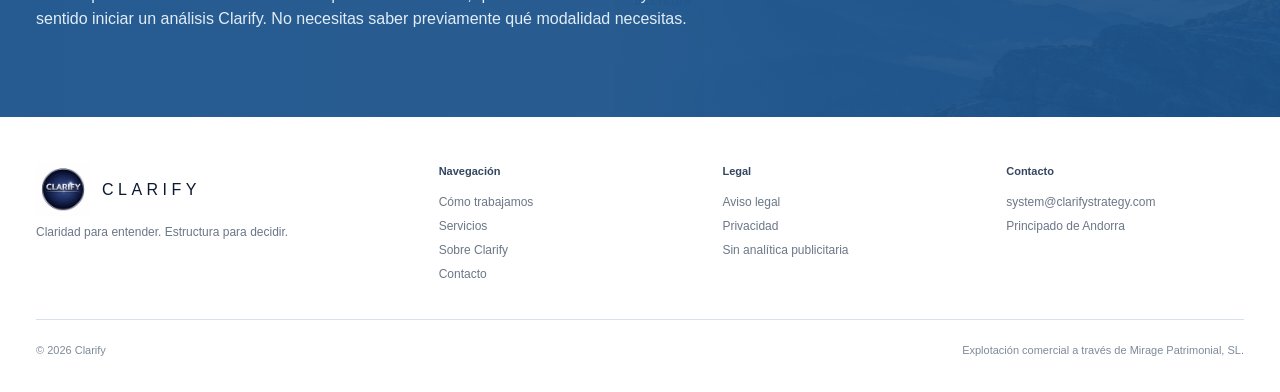
==== commit 168e417f: "Refine hero typography" ====
--- a/index.html
+++ b/index.html
@@ -16,6 +16,13 @@
 <script type="application/ld+json">
 {"@context":"https://schema.org","@type":"ProfessionalService","name":"Clarify","url":"https://www.clarifystrategy.com/","email":"system@clarifystrategy.com","areaServed":["AD","ES","US"],"description":"Análisis e intervención estructural empresarial para identificar qué está ocurriendo realmente, qué está provocando los problemas y dónde intervenir primero."}
 </script>
+
+<style>
+/* V1.4 Rehostias V2.1 — hero scale refinement */
+.hero-copy h1{font-size:clamp(48px,3.9vw,58px)!important;line-height:1.01!important;letter-spacing:-.035em!important;}
+@media(max-width:1050px){.hero-copy h1{font-size:clamp(42px,6vw,52px)!important;}}
+@media(max-width:680px){.hero-copy h1{font-size:clamp(34px,9.4vw,40px)!important;line-height:1.04!important;letter-spacing:-.03em!important;}}
+</style>
 </head>
 <body>
 
@@ -41,7 +48,7 @@
     <div class="wrap hero-inner">
       <div class="hero-copy">
         <p class="eyebrow">ANÁLISIS E INTERVENCIÓN ESTRUCTURAL</p>
-        <h1>Analizamos tu empresa.<br>Identificamos qué cambiar. Estructuramos cómo hacerlo.</h1>
+        <h1>Analizamos tu empresa.<br>Identificamos qué cambiar.<br>Estructuramos cómo hacerlo.</h1>
         <p class="lead">Clarify analiza tu empresa como un sistema para entender qué está ocurriendo, determinar qué necesita cambiar y estructurar un camino claro de actuación.</p>
         <div class="hero-actions">
           <a class="cta" href="#contacto">Solicitar una conversación</a>
